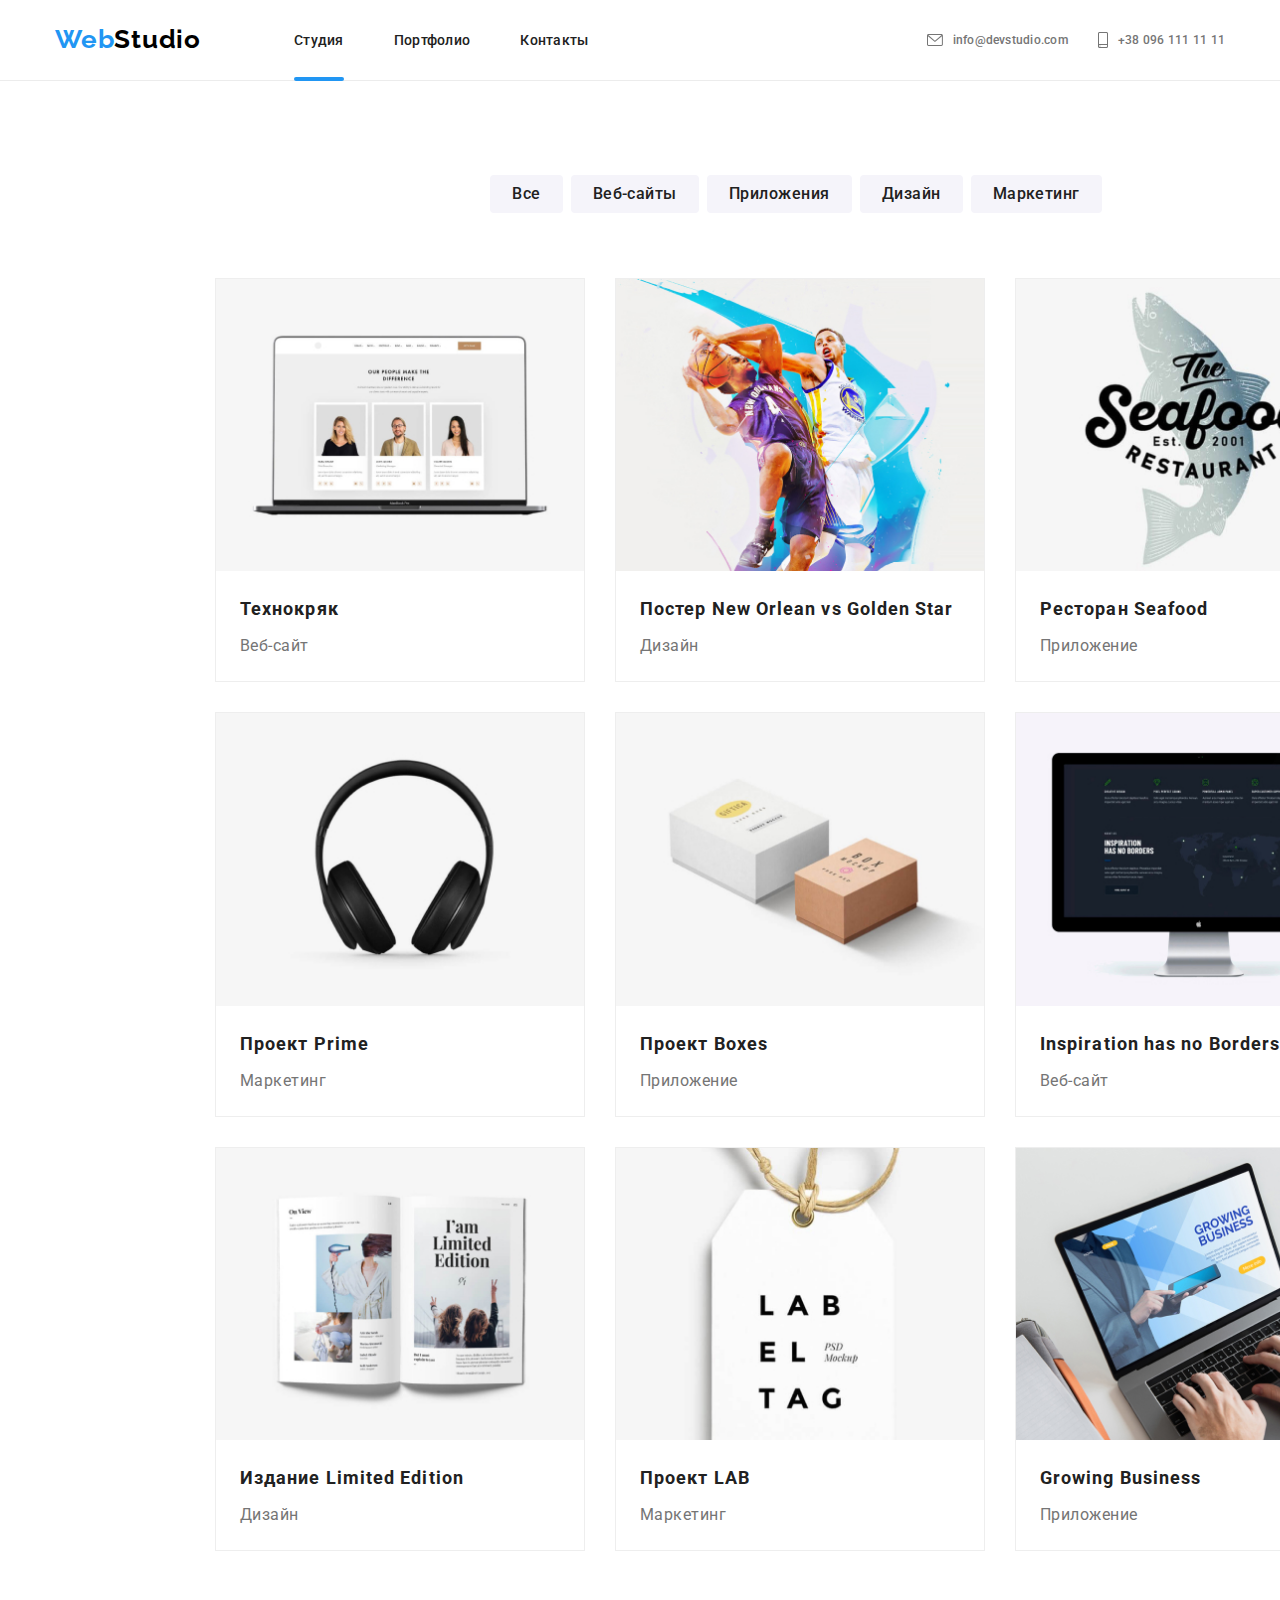
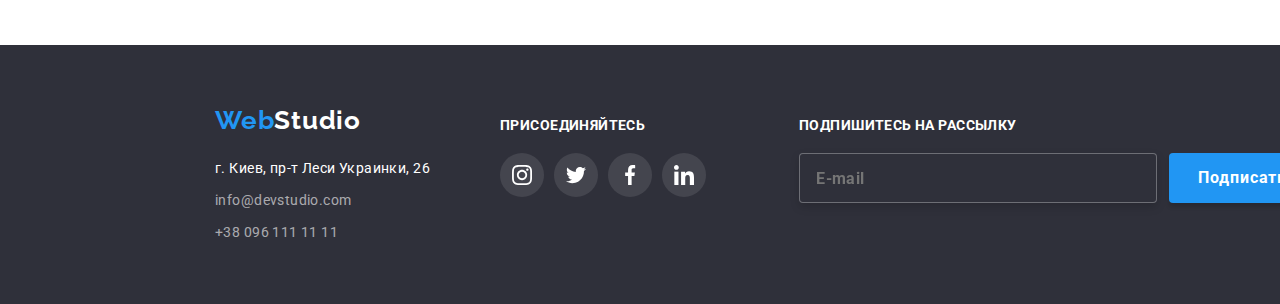
==== portfolio.html @ 1116f879 "portfolio" ====
<!DOCTYPE html>
<html lang="ru">

<head>
    <meta charset="UTF-8">
    <meta http-equiv="X-UA-Compatible" priority="IE=edge">
    <meta name="viewport" content="width=device-width, initial-scale=1.0">
    <title>Portfolio</title>
    <link rel="preconnect" href="https://fonts.googleapis.com">
    <link rel="preconnect" href="https://fonts.gstatic.com" crossorigin>
    <link
        href="https://fonts.googleapis.com/css2?family=Raleway:wght@700&family=Roboto:wght@400;500;700;900&display=swap"
        rel="stylesheet">
    <link rel="stylesheet"
        href="https://cdnjs.cloudflare.com/ajax/libs/modern-normalize/1.1.0/modern-normalize.min.css">
    <link rel="stylesheet" href="./css/main.min.css">

</head>

<body>
    <header class="header">
        <div class="header-nav container">
            <nav class="nav">
                <a href="./index.html" class="logo logo_theme_light">
                    <span class="logo__accent">
                        Web</span>Studio
                </a>
                <ul class="nav__list list">
                    <li class="nav__item">
                        <a href="./index.html" class="nav__link current">Студия</a>
                    </li>
                    <li class="nav__item">
                        <a href="./portfolio.html" class="nav__link">Портфолио</a>
                    </li>
                    <li class="nav__item">
                        <a href="#contact" class="nav__link">Контакты</a>
                    </li>
                </ul>
            </nav>
            <button type="button" class="nav-menu" data-menu-button>
                <svg class="nav-menu__icon">
                    <use href="./images/sprite.svg#icon-menu40px-mobile"></use>
                </svg>
            </button>
            <ul class="header-contact__list">
                <li class="header-contact__item">
                    <a href="mailto:info@devstudio.com" class="header-contact__link">
                        <svg class="header-contact__icon" width="16" height="12">
                            <use href="./images/sprite.svg#icon-mail"></use>
                        </svg>
                        info@devstudio.com
                    </a>
                </li>
                <li class="header-contact__item">
                    <a href="tel:+380961111111" class="header-contact__link">
                        <svg class="header-contact__icon" width="10" height="16">
                            <use href="./images/sprite.svg#icon-tel"></use>
                        </svg>
                        +38 096 111 11 11
                    </a>
                </li>
            </ul>
        </div>
        <div class="mobile-menu" data-menu>
            <button class="mobile-menu__close-button" type="button" data-menu-close>
                <svg class="mobile-menu__close-icon">
                    <use href="./images/sprite.svg#icon-close_40px"></use>
                </svg>
            </button>
            <ul class="mobile-menu__list">
                <li class="mobile-menu__item">
                    <a href="./index.html" class="mobile-menu__link">Студия</a>
                </li>
                <li class="mobile-menu__item">
                    <a href="./portfolio.html" class="mobile-menu__link">Портфолио</a>
                </li>
                <li class="mobile-menu__item">
                    <a href="#contact" class="mobile-menu__link">Контакты</a>
                </li>
            </ul>
            <ul class="mobile-contact__list">
                <li class="mobile-contact__item">
                    <a href="tel:+380961111111" class="mobile-contact__tel">
                        +38 096 111 11 11
                    </a>
                </li>
                <li class="mobile-contact__item">
                    <a href="mailto:info@devstudio.com" class="mobile-contact__mail">
                        info@devstudio.com
                    </a>
                </li>
                <li class="mobile-contact__item">
                    <div class="mobile-social">
                        <ul class="mobile-social__list">
                            <li class="mobile-social__item">
                                <a href="https://www.instagram.com/" target="_blank" rel="noreferrer noopener"
                                    class="mobile-social__link">
                                    <svg class="mobile-social__icon">
                                        <use href="./images/sprite.svg#icon-instagram"></use>
                                    </svg>
                                </a>
                            </li>
                            <li class="mobile-social__item">
                                <a href="https://twitter.com/" target="_blank" rel="noreferrer noopener"
                                    class="mobile-social__link">
                                    <svg class="mobile-social__icon">
                                        <use href="./images/sprite.svg#icon-twitter"></use>
                                    </svg>
                                </a>
                            </li>
                            <li class="mobile-social__item">
                                <a href="https://www.facebook.com/" target="_blank" rel="noreferrer noopener"
                                    class="mobile-social__link">
                                    <svg class="mobile-social__icon">
                                        <use href="./images/sprite.svg#icon-facebook"></use>
                                    </svg> </a>
                            </li>
                            <li class="mobile-social__item">
                                <a href="https://linkedin.com/" target="_blank" rel="noreferrer noopener"
                                    class="mobile-social__link">
                                    <svg class="mobile-social__icon">
                                        <use href="./images/sprite.svg#icon-linkedin"></use>
                                    </svg> </a>
                            </li>
                        </ul>
                    </div>
                </li>
            </ul>
    
        </div>
    </header>
    <main>
        <section class="portfolio-button section">
            <div class="button container">
                <h1 class="visually-hidden">Button</h1>
                <ul class="button__list">
                    <li class="button__item">
                        <button type="button" class="button__btn">Все</button>
                    </li>
                    <li class="button__item">
                        <button type="button" class="button__btn">Веб-сайты</button>
                    </li>
                    <li class="button__item">
                        <button type="button" class="button__btn">Приложения</button>
                    </li>
                    <li class="button__item">
                        <button type="button" class="button__btn">Дизайн</button>
                    </li>
                    <li class="button__item">
                        <button type="button" class="button__btn">Маркетинг</button>
                    </li>
                </ul>
            </div>
        </section>

        <section class="samples-work section">
           <div class="samples container">
            <h1 class="visually-hidden">samples</h1>
            <ul class="samples__list">
                <li class="samples__item site">
                    <div class="samples__wrapper">
                        <img src="./images/desktop/samples-1.jpg" alt="Macbook" width="370">
                        <p class="samples__label">Ресурс предлагает комплексные предложения с разным уровнем функционала и
                            сервисов. Все
                            это позволит посетителю получить
                            исчерпывающие сведения <br>о компании или частном лице.</p>
                    </div>
                    <h2 class="samples__subtitle">Технокряк</h2>
                    <p class="samples__text">Веб-сайт</p>
                </li>
                <li class="samples__item design">
                    <div class="samples__wrapper">
                        <img src="./images/desktop/samples-2.jpg" alt="Macbook" width="370">
                        <p class="samples__label">Ресурс предлагает комплексные предложения с разным уровнем функционала и
                            сервисов. Все
                            это позволит посетителю получить
                            исчерпывающие сведения <br>о компании или частном лице.</p>
                    </div>
                    <h2 class="samples__subtitle">Постер New Orlean vs Golden Star</h2>
                    <p class="samples__text">Дизайн</p>
                </li>
                <li class="samples__item application">
                    <div class="samples__wrapper">
                        <img src="./images/desktop/samples-3.jpg" alt="Macbook" width="370">
                        <p class="samples__label">Ресурс предлагает комплексные предложения с разным уровнем функционала и
                            сервисов. Все
                            это позволит посетителю получить
                            исчерпывающие сведения <br>о компании или частном лице.</p>
                    </div>
                    <h2 class="samples__subtitle">Ресторан Seafood</h2>
                    <p class="samples__text">Приложение</p>
                </li>
                <li class="samples__item marketing">
                    <div class="samples__wrapper">
                        <img src="./images/desktop/samples-4.jpg" alt="Macbook" width="370">
                        <p class="samples__label">Ресурс предлагает комплексные предложения с разным уровнем функционала и
                            сервисов. Все
                            это позволит посетителю получить
                            исчерпывающие сведения <br>о компании или частном лице.</p>
                    </div>
                    <h2 class="samples__subtitle">Проект Prime</h2>
                    <p class="samples__text">Маркетинг</p>
                </li>
                <li class="samples__item application">
                    <div class="samples__wrapper">
                        <img src="./images/desktop/samples-5.jpg" alt="Macbook" width="370">
                        <p class="samples__label">Ресурс предлагает комплексные предложения с разным уровнем функционала и
                            сервисов. Все
                            это позволит посетителю получить
                            исчерпывающие сведения <br>о компании или частном лице.</p>
                    </div>
                    <h2 class="samples__subtitle">Проект Boxes</h2>
                    <p class="samples__text">Приложение</p>
                </li>
                <li class="samples__item site">
                    <div class="samples__wrapper">
                        <img src="./images/desktop/samples-6.jpg" alt="Macbook" width="370">
                        <p class="samples__label">Ресурс предлагает комплексные предложения с разным уровнем функционала и
                            сервисов. Все
                            это позволит посетителю получить
                            исчерпывающие сведения <br>о компании или частном лице.</p>
                    </div>
                    <h2 class="samples__subtitle">Inspiration has no Borders</h2>
                    <p class="samples__text">Веб-сайт</p>
                </li>
                <li class="samples__item design">
                    <div class="samples__wrapper">
                        <img src="./images/desktop/samples-7.jpg" alt="Macbook" width="370">
                        <p class="samples__label">Ресурс предлагает комплексные предложения с разным уровнем функционала и
                            сервисов. Все
                            это позволит посетителю получить
                            исчерпывающие сведения <br>о компании или частном лице.</p>
                    </div>
                    <h2 class="samples__subtitle">Издание Limited Edition</h2>
                    <p class="samples__text">Дизайн</p>
                </li>
                <li class="samples__item marketing">
                    <div class="samples__wrapper">
                        <img src="./images/desktop/samples-8.jpg" alt="Macbook" width="370">
                        <p class="samples__label">Ресурс предлагает комплексные предложения с разным уровнем функционала и
                            сервисов. Все
                            это позволит посетителю получить
                            исчерпывающие сведения <br>о компании или частном лице.</p>
                    </div>
                    <h2 class="samples__subtitle">Проект LAB</h2>
                    <p class="samples__text">Маркетинг</p>
                </li>
                <li class="samples__item application">
                    <div class="samples__wrapper">
                        <img src="./images/desktop/samples-9.jpg" alt="Macbook" width="370">
                        <p class="samples__label">Ресурс предлагает комплексные предложения с разным уровнем функционала и
                            сервисов. Все
                            это позволит посетителю получить
                            исчерпывающие сведения <br>о компании или частном лице.</p>
                    </div>
                    <h2 class="samples__subtitle">Growing Business</h2>
                    <p class="samples__text">Приложение</p>
                </li>
            </ul>
           </div>
        </section>
    </main>
    <footer class="footer section">
        <div class="footer-wrapper container">
            <div class="footer-contacts-wrapper">
                <div class="footer-contacts">
                    <a href="./index.html" class="logo logo_theme_dark">
                        <span class="logo__accent">Web</span>Studio
                    </a>
                    <address class="address">
                        <ul class="footer-contacts__list" id="contact">
                            <li class="footer-contacts__item">
                                г. Киев, пр-т Леси Украинки, 26
                            </li>
                            <li class="footer-contacts__item">
                                <a href="mailto:info@devstudio.com" class="footer-contacts__link">info@devstudio.com</a>
                            </li>
                            <li class="footer-contacts__item">
                                <a href="tel:+380961111111" class="footer-contacts__link">+38 096 111 11 11</a>
                            </li>
                        </ul>
                    </address>
                </div>
                <div class="footer-social-link">
                    <h3 class="footer-social-link__title">присоединяйтесь</h3>
                    <div class="footer-social">
                        <ul class="footer-social__list">
                            <li class="footer-social__item">
                                <a href="https://www.instagram.com/" target="_blank" rel="noreferrer noopener"
                                    class="footer-social__link">
                                    <svg class="footer-social__icon">
                                        <use href="./images/sprite.svg#icon-instagram"></use>
                                    </svg>
                                </a>
                            </li>
                            <li class="footer-social__item">
                                <a href="https://twitter.com/" target="_blank" rel="noreferrer noopener"
                                    class="footer-social__link">
                                    <svg class="footer-social__icon">
                                        <use href="./images/sprite.svg#icon-twitter"></use>
                                    </svg>
                                </a>
                            </li>
                            <li class="footer-social__item">
                                <a href="https://www.facebook.com/" target="_blank" rel="noreferrer noopener"
                                    class="footer-social__link">
                                    <svg class="footer-social__icon">
                                        <use href="./images/sprite.svg#icon-facebook"></use>
                                    </svg> </a>
                            </li>
                            <li class="footer-social__item">
                                <a href="https://linkedin.com/" target="_blank" rel="noreferrer noopener"
                                    class="footer-social__link">
                                    <svg class="footer-social__icon">
                                        <use href="./images/sprite.svg#icon-linkedin"></use>
                                    </svg> </a>
                            </li>
                        </ul>
                    </div>
                </div>
            </div>
            <div class="footer-subscribe">
                <form class="footer-subscribe__form">
                    <h3 class="footer-subscribe__title">Подпишитесь на рассылку</h3>
                    <div class="footer-subscribe__wrapper">
                        <input type="email" name="email" class="footer-subscribe__input" placeholder="E-mail"
                            id="user_email_sub" required>
                        <button type="submit" class="footer-subscribe__button">Подписаться
                            <svg class="footer-subscribe__icon">
                                <use href="./images/sprite.svg#icon-send"></use>
                            </svg>
                        </button>
                    </div>
                </form>
            </div>
        </div>
    </footer>
    
</body>
</html>
---- css/main.min.css ----
:root{--brand-color: #2196F3;--title-text-color: #212121;--primary-text-color: #757575;--secondary-text-color: #212121;--primary-bg-color: #ffffff;--logo-font-family: "Raleway";--primary-font-family: "Roboto";--transition-property: 300ms cubic-bezier(0.4, 0, 0.2, 1)}.visually-hidden{position:absolute !important;clip:rect(1px 1px 1px 1px);clip:rect(1px, 1px, 1px, 1px);padding:0 !important;border:0 !important;height:1px !important;width:1px !important;overflow:hidden}*,*::before,*::after{-webkit-box-sizing:border-box;box-sizing:border-box}body{background-color:var(--primary-bg-color);font-family:"Roboto",sans-serif;font-weight:400;font-size:14px;line-height:1.7142857143;letter-spacing:.03em}img{display:block;max-width:100%}h1,h2,h3,h4,h5,h6,p{margin:0px;padding:0px;color:var(--primary-text-color)}a{text-decoration:none}ul{list-style:none;margin:0px;padding:0px}.list{list-style:none}.section{min-width:320px;margin:0 auto;padding:0}@media screen and (min-width: 480px){.section{width:480px}}@media screen and (min-width: 768px){.section{width:768px}}@media screen and (min-width: 1200px){.section{width:1600px}}.container{min-width:320px;margin:0 auto;padding-left:15px;padding-right:15px}@media screen and (min-width: 480px){.container{width:480px}}@media screen and (min-width: 768px){.container{width:768px}}@media screen and (min-width: 1200px){.container{width:1200px}}.logo{cursor:default;font-family:var(--logo-font-family);font-weight:700;font-size:24px;line-height:1.1666666667;letter-spacing:.03em;text-decoration:none}.logo_theme_light{color:#000}.logo_theme_dark{color:#fff}.logo__accent{color:var(--brand-color)}@media screen and (min-width: 1200px){.logo{font-weight:700;font-size:26px;line-height:1.1923076923;letter-spacing:.03em}}.backdrop{position:fixed;top:0;left:0;width:100%;height:100%;background-color:rgba(0,0,0,.4);z-index:5;-webkit-transition:all 400ms linear;transition:all 400ms linear}.backdrop-close{position:fixed;top:0;bottom:0;left:0;right:0}.modal{width:100%;max-width:450px;height:609px;padding:40px;position:absolute;top:50%;left:50%;-webkit-transform:translate(-50%, -50%);transform:translate(-50%, -50%);background:#fff;-webkit-box-shadow:0px 1px 3px rgba(0,0,0,.12),0px 1px 1px rgba(0,0,0,.14),0px 2px 1px rgba(0,0,0,.2);box-shadow:0px 1px 3px rgba(0,0,0,.12),0px 1px 1px rgba(0,0,0,.14),0px 2px 1px rgba(0,0,0,.2);border-radius:4px}@media screen and (min-width: 1200px){.modal{max-width:528px;height:581px}}.modal__button{display:-webkit-box;display:-ms-flexbox;display:flex;-webkit-box-pack:center;-ms-flex-pack:center;justify-content:center;-webkit-box-align:center;-ms-flex-align:center;align-items:center;position:absolute;top:8px;right:8px;width:30px;height:30px;border-radius:50%;background:#fff;border:1px solid rgba(0,0,0,.1);cursor:pointer}.is-hidden{opacity:0;visibility:hidden;pointer-events:none}.modal-form{display:-webkit-box;display:-ms-flexbox;display:flex;-webkit-box-orient:vertical;-webkit-box-direction:normal;-ms-flex-direction:column;flex-direction:column}.modal-form b{margin-bottom:12px;font-weight:700;font-size:20px;line-height:1.5;letter-spacing:.03em;text-align:center;color:var(--title-text-color)}.modal-form__icon{fill:#000;width:18px;height:18px;position:absolute;top:50%;left:15px;-webkit-transform:translateY(-50%);transform:translateY(-50%);-webkit-transition:fill 250ms linear;transition:fill 250ms linear}.contact-form{display:-webkit-box;display:-ms-flexbox;display:flex;-webkit-box-orient:vertical;-webkit-box-direction:normal;-ms-flex-direction:column;flex-direction:column}.contact-form__label{font-weight:400;font-size:12px;line-height:1.1666666667;letter-spacing:.01em;margin-bottom:10px;color:#757575}.contact-form__wrapper{display:block;position:relative;margin-top:4px}.contact-form__input{width:100%;height:40px;padding-left:42px;border:1px solid rgba(33,33,33,.2);border-radius:4px;-webkit-transition:border-color 250ms linear;transition:border-color 250ms linear;cursor:pointer}.contact-form__input:focus{outline:none;border-color:var(--brand-color)}.contact-form__input:focus+.modal-form__icon{fill:var(--brand-color)}.contact-form__massege{width:100%;height:120px;resize:none;margin-top:4px;padding:12px 16px;border:1px solid rgba(33,33,33,.2);border-radius:4px;-webkit-transition:border-color 250ms linear;transition:border-color 250ms linear}.contact-form__massege::-webkit-input-placeholder{color:rgba(117,117,117,.5)}.contact-form__massege::-moz-placeholder{color:rgba(117,117,117,.5)}.contact-form__massege:-ms-input-placeholder{color:rgba(117,117,117,.5)}.contact-form__massege::-ms-input-placeholder{color:rgba(117,117,117,.5)}.contact-form__massege::placeholder{color:rgba(117,117,117,.5)}.contact-form__massege:focus{outline:none;border-color:var(--brand-color)}.modal-form-checkbox{display:-webkit-box;display:-ms-flexbox;display:flex;-ms-flex-wrap:nowrap;flex-wrap:nowrap;-webkit-box-align:center;-ms-flex-align:center;align-items:center;text-align:center;font-weight:400;font-size:10px;line-height:1.2;letter-spacing:.01em;color:#757575;min-width:310px}@media screen and (min-width: 380px){.modal-form-checkbox{-webkit-box-pack:center;-ms-flex-pack:center;justify-content:center}}@media screen and (min-width: 768px){.modal-form-checkbox{font-weight:400;font-size:12px;line-height:1.1666666667;letter-spacing:.03em}}@media screen and (min-width: 1200px){.modal-form-checkbox{font-weight:400;font-size:14px;line-height:1.7142857143;letter-spacing:.03em}}.modal-form-checkbox:hover{color:var(--brand-color)}.modal-form-checkbox::before{content:"";display:inline-block;width:16px;height:16px;margin-right:8px;border:1px solid #000;border-radius:2px;cursor:pointer}.modal-form-term:checked+.modal-form-checkbox::before{background-image:url("../images/icon-check.svg");background-position:center;background-size:contain;background-color:var(--brand-color);border-color:var(--brand-color)}.modal-form-term:focus+.modal-form-checkbox::before,.modal-form-term:hover+.modal-form-checkbox::before{-webkit-box-shadow:0 0 2px var(--brand-color);box-shadow:0 0 2px var(--brand-color)}.term{color:var(--brand-color);position:relative;font-weight:400;font-size:10px;line-height:1.2;letter-spacing:.01em;text-decoration:underline}@media screen and (min-width: 768px){.term{font-weight:400;font-size:12px;line-height:1.1666666667;letter-spacing:.03em}}@media screen and (min-width: 1200px){.term{font-weight:400;font-size:14px;line-height:1.7142857143;letter-spacing:.03em}}.button-form{margin-top:31px;width:200px;height:50px;-ms-flex-item-align:center;align-self:center;background-color:#188ce8;-webkit-box-shadow:0px 4px 4px rgba(0,0,0,.15);box-shadow:0px 4px 4px rgba(0,0,0,.15);border-radius:4px;border:none;-webkit-box-shadow:0 7px #a5a5a5;box-shadow:0 7px #a5a5a5;font-weight:700;font-size:16px;line-height:1.875;letter-spacing:.06em;color:#fff;-webkit-transition:-webkit-transform var(--transition-property);transition:-webkit-transform var(--transition-property);transition:transform var(--transition-property);transition:transform var(--transition-property), -webkit-transform var(--transition-property);-webkit-transition:-webkit-box-shadow var(--transition-property);transition:-webkit-box-shadow var(--transition-property);transition:box-shadow var(--transition-property);transition:box-shadow var(--transition-property), -webkit-box-shadow var(--transition-property)}.button-form:hover{background-color:#0981e4}.button-form:active{background-color:#0981e4;-webkit-box-shadow:0 5px #666;box-shadow:0 5px #666;-webkit-transform:translateY(3px);transform:translateY(3px)}.header{border-bottom:1px solid #ececec}.header-nav{padding-top:10px;padding-bottom:10px;display:-webkit-box;display:-ms-flexbox;display:flex;-webkit-box-align:center;-ms-flex-align:center;align-items:center;-webkit-box-pack:justify;-ms-flex-pack:justify;justify-content:space-between}.nav__list{display:none}.header-contact__list{display:none}.nav-menu{border:0;background-color:#fff;padding:0}.nav-menu__icon{border:0;width:40px;height:40px}.nav-menu:hover .nav-menu__icon{fill:var(--brand-color)}.mobile-menu{position:fixed;top:0;left:0;width:100vw;height:100vh;background-color:#fff;padding:48px 40px;display:-webkit-box;display:-ms-flexbox;display:flex;-webkit-box-orient:vertical;-webkit-box-direction:normal;-ms-flex-direction:column;flex-direction:column;-webkit-box-pack:justify;-ms-flex-pack:justify;justify-content:space-between;-webkit-transform:translateY(-200%);transform:translateY(-200%);-webkit-transition:-webkit-transform 250ms linear;transition:-webkit-transform 250ms linear;transition:transform 250ms linear;transition:transform 250ms linear, -webkit-transform 250ms linear}.mobile-menu__close-button{position:absolute;top:10px;right:15px;border:0;background-color:#fff;padding:0}.mobile-menu__close-icon{border:0;width:40px;height:40px}.mobile-menu__close-button:hover .mobile-menu__close-icon{fill:var(--brand-color)}.mobile-menu__list{display:-webkit-box;display:-ms-flexbox;display:flex;-webkit-box-orient:vertical;-webkit-box-direction:normal;-ms-flex-direction:column;flex-direction:column;gap:32px}.mobile-menu__link{font-weight:500;font-size:40px;line-height:1.175;letter-spacing:.02em;color:var(--secondary-text-color)}.mobile-menu__link:hover{color:var(--brand-color)}.is-open{-webkit-transform:translateY(0);transform:translateY(0)}.mobile-contact__list{display:-webkit-box;display:-ms-flexbox;display:flex;-webkit-box-orient:vertical;-webkit-box-direction:normal;-ms-flex-direction:column;flex-direction:column;gap:32px;padding-bottom:10%}.mobile-contact__item{font-weight:500;font-size:24px;line-height:1.1666666667;letter-spacing:.02em;max-width:480px;min-width:300px}.mobile-contact__tel{font-weight:400;font-size:34px;line-height:1.1764705882;letter-spacing:.02em;color:var(--brand-color)}.mobile-contact__mail{color:var(--primary-text-color)}.mobile-social__list{display:-webkit-box;display:-ms-flexbox;display:flex;-ms-flex-pack:distribute;justify-content:space-around}.mobile-social__link{display:-webkit-box;display:-ms-flexbox;display:flex;-webkit-box-pack:center;-ms-flex-pack:center;justify-content:center;-webkit-box-align:center;-ms-flex-align:center;align-items:center;width:44px;height:44px;border-radius:50%;border:1px solid var(--brand-color)}.mobile-social__icon{width:27px;height:27px;fill:var(--brand-color)}@media screen and (min-width: 768px){.mobile-menu{display:none}.nav-menu{display:none}.header{padding-top:0px;padding-bottom:0px}.header-nav{padding-top:21px;padding-bottom:21px}.nav{display:-webkit-box;display:-ms-flexbox;display:flex;-webkit-box-pack:space-evenly;-ms-flex-pack:space-evenly;justify-content:space-evenly}.nav__list{display:-webkit-box;display:-ms-flexbox;display:flex;-ms-flex-wrap:nowrap;flex-wrap:nowrap;-webkit-box-pack:space-evenly;-ms-flex-pack:space-evenly;justify-content:space-evenly;gap:50px;-webkit-box-align:center;-ms-flex-align:center;align-items:center;padding-left:88px}.nav__link{position:relative;font-weight:500;font-size:14px;line-height:1.1428571429;letter-spacing:.02em;color:var(--title-text-color);-webkit-transition:color var(--transition-property);transition:color var(--transition-property)}.nav__link:hover,.nav__link:focus{color:var(--brand-color)}.current::after{content:"";position:absolute;left:0;top:46px;display:block;width:100%;height:4px;border-radius:2px;background-color:var(--brand-color)}.header-contact__list{display:-webkit-box;display:-ms-flexbox;display:flex;-webkit-box-orient:vertical;-webkit-box-direction:normal;-ms-flex-direction:column;flex-direction:column;-webkit-box-pack:space-evenly;-ms-flex-pack:space-evenly;justify-content:space-evenly;gap:10px;-webkit-box-align:start;-ms-flex-align:start;align-items:flex-start}.header-contact__item{display:-webkit-box;display:-ms-flexbox;display:flex;-webkit-box-align:baseline;-ms-flex-align:baseline;align-items:baseline;-webkit-box-pack:center;-ms-flex-pack:center;justify-content:center;text-decoration:none}.header-contact__link{display:-webkit-box;display:-ms-flexbox;display:flex;-webkit-box-align:center;-ms-flex-align:center;align-items:center;font-weight:500;font-size:12px;line-height:1.1666666667;letter-spacing:.02em;color:#757575;fill:#757575;-webkit-transition:color var(--transition-property);transition:color var(--transition-property)}.header-contact__link:hover,.header-contact__link:focus{color:var(--brand-color);fill:var(--brand-color)}.header-contact__icon{margin-right:8px}}@media screen and (min-width: 1200px){.header-nav{padding-top:24px;padding-bottom:25px}.nav__list{padding-left:93px}.current::after{top:45px}.header-contact__list{-webkit-box-orient:horizontal;-webkit-box-direction:normal;-ms-flex-direction:row;flex-direction:row;gap:30px;-webkit-box-align:center;-ms-flex-align:center;align-items:center}.header-contact__icon{margin-right:10px}}.hero{background:rgba(47,48,58,.4);background-image:-webkit-gradient(linear, left top, right top, from(rgba(47, 48, 58, 0.4)), to(rgba(47, 48, 58, 0.4))),url(.././images/desktop/hero.jpg);background-image:linear-gradient(to right, rgba(47, 48, 58, 0.4), rgba(47, 48, 58, 0.4)),url(.././images/desktop/hero.jpg);background-size:cover;background-position:center;text-align:center}.order{display:block;text-align:center;padding-top:118px;padding-bottom:118px}.order__title{color:#fff;font-weight:900;font-size:26px;line-height:1.6153846154;letter-spacing:.06em;text-transform:uppercase}.order__button{margin-top:30px;padding-top:10px;padding-bottom:10px;padding-left:32px;padding-right:32px;border:0;background:var(--brand-color);-webkit-box-shadow:0px 4px 4px rgba(0,0,0,.15);box-shadow:0px 4px 4px rgba(0,0,0,.15);border-radius:5px;cursor:pointer;color:#fff;font-weight:700;font-size:16px;line-height:1.875;letter-spacing:.06em;-webkit-transition-property:-webkit-transform;transition-property:-webkit-transform;transition-property:transform;transition-property:transform, -webkit-transform;-webkit-transition-duration:300ms;transition-duration:300ms}.order__button:hover,.order__button:focus{-webkit-transform:scale(1.1);transform:scale(1.1)}@media screen and (min-width: 1200px){.hero{padding-top:200px;padding-bottom:200px;margin-bottom:47px}}.content{margin-top:60px}.priority__list{display:-webkit-box;display:-ms-flexbox;display:flex;-webkit-box-orient:vertical;-webkit-box-direction:normal;-ms-flex-direction:column;flex-direction:column;gap:30px}.priority__item{display:block}.priority__icon{display:-webkit-box;display:-ms-flexbox;display:flex;-webkit-box-pack:center;-ms-flex-pack:center;justify-content:center;-webkit-box-align:center;-ms-flex-align:center;align-items:center;width:100%;height:120px;margin-bottom:30px;-o-object-fit:none;object-fit:none;border-radius:4px;background:#f5f4fa}.priority__subtitle{margin-top:0;margin-bottom:10px;font-weight:700;font-size:14px;line-height:1.1428571429;letter-spacing:.03em;text-align:center;text-transform:uppercase;color:var(--title-text-color)}@media screen and (min-width: 768px){.priority__list{-webkit-box-orient:horizontal;-webkit-box-direction:normal;-ms-flex-direction:row;flex-direction:row;-ms-flex-wrap:wrap;flex-wrap:wrap;gap:30px}.priority__item{width:calc((100% - 30px)/2)}.priority__item:nth-child(2n){margin-right:0px}.priority__subtitle{text-align:start}}@media screen and (min-width: 1200px){.content{margin-top:94px}.priority__list{display:-webkit-box;display:-ms-flexbox;display:flex;-webkit-box-orient:horizontal;-webkit-box-direction:normal;-ms-flex-direction:row;flex-direction:row;-ms-flex-wrap:nowrap;flex-wrap:nowrap}.priority__item{display:block;width:calc((100% - 90px)/4)}.priority__item:nth-child(4n){margin-right:0px}}.work{display:none}@media screen and (min-width: 1200px){.work{display:block;margin-top:94px}.box__title{margin-bottom:50px;font-weight:700;font-size:36px;line-height:1.1666666667;letter-spacing:.03em;text-align:center;color:var(--title-text-color)}.box__list{display:-webkit-box;display:-ms-flexbox;display:flex;-ms-flex-wrap:nowrap;flex-wrap:nowrap;gap:30px}.box__item{position:relative;overflow:hidden;z-index:1}.box__label{position:absolute;bottom:0;left:0;margin:0;padding-top:27px;padding-bottom:27px;width:100%;z-index:2;-webkit-transform:translateY(100%);transform:translateY(100%);-webkit-transition:-webkit-transform 500ms cubic-bezier(0.4, 0, 0.2, 1);transition:-webkit-transform 500ms cubic-bezier(0.4, 0, 0.2, 1);transition:transform 500ms cubic-bezier(0.4, 0, 0.2, 1);transition:transform 500ms cubic-bezier(0.4, 0, 0.2, 1), -webkit-transform 500ms cubic-bezier(0.4, 0, 0.2, 1);text-align:center;line-height:16px;text-align:center;letter-spacing:.03em;text-transform:uppercase;background-color:rgba(47,48,58,.8);color:#fff}.box__list:hover .box__label{-webkit-transform:translateY(0);transform:translateY(0)}}.team{background-color:#f5f4fa;background-position:center;margin-top:60px}.card{padding-top:60px;padding-bottom:60px}.card__title{font-weight:700;font-size:36px;line-height:1.1666666667;letter-spacing:.03em;text-align:center;color:var(--title-text-color)}.card__list{margin-top:30px;display:-webkit-box;display:-ms-flexbox;display:flex;-webkit-box-orient:vertical;-webkit-box-direction:normal;-ms-flex-direction:column;flex-direction:column;gap:30px}.card__item{display:block;text-align:center;max-width:100%;background:#fff;-webkit-box-shadow:0px 1px 3px rgba(0,0,0,.12),0px 1px 1px rgba(0,0,0,.14),0px 2px 1px rgba(0,0,0,.2);box-shadow:0px 1px 3px rgba(0,0,0,.12),0px 1px 1px rgba(0,0,0,.14),0px 2px 1px rgba(0,0,0,.2);border-radius:0px 0px 4px 4px}.card__img{-o-object-fit:cover;object-fit:cover;width:450px;height:460px}.card__subtitle{margin-top:30px;margin-bottom:10px;font-weight:500;font-size:16px;line-height:1.1875;letter-spacing:.03em;color:var(--title-text-color)}.card__text{font-weight:400;font-size:16px;line-height:1.1875;letter-spacing:.03em;color:var(--primary-text-color)}.social-link{display:-webkit-box;display:-ms-flexbox;display:flex;-webkit-box-pack:center;-ms-flex-pack:center;justify-content:center;margin-top:16px;margin-bottom:24px}.social-link__list{display:-webkit-box;display:-ms-flexbox;display:flex;margin:0px;gap:10px;-webkit-box-pack:center;-ms-flex-pack:center;justify-content:center}.social-link__link{display:-webkit-box;display:-ms-flexbox;display:flex;-webkit-box-pack:center;-ms-flex-pack:center;justify-content:center;-webkit-box-align:center;-ms-flex-align:center;align-items:center;width:44px;height:44px;border-radius:50%;-webkit-transition:background-color var(--transition-property);transition:background-color var(--transition-property)}.social-link__link:hover,.social-link__link:focus{background-color:var(--brand-color)}.social-link__icon{fill:#afb1b8;width:20px;height:20px;-webkit-transition:fill var(--transition-property);transition:fill var(--transition-property)}.social-link__link:hover .social-link__icon,.social-link__link:focus .social-link__icon{fill:#fff}@media screen and (min-width: 768px){.card__list{-webkit-box-orient:horizontal;-webkit-box-direction:normal;-ms-flex-direction:row;flex-direction:row;-ms-flex-wrap:wrap;flex-wrap:wrap}.card__item{width:calc((100% - 60px)/2)}.card__item:nth-child(2n){margin-right:0px}}@media screen and (min-width: 1200px){.team{margin-top:94px}.card{padding-top:94px;padding-bottom:94px}.card__list{margin-top:50px;-webkit-box-orient:horizontal;-webkit-box-direction:normal;-ms-flex-direction:row;flex-direction:row;-ms-flex-wrap:nowrap;flex-wrap:nowrap}.card__item{width:calc((100% - 90px)/4)}.card__item:nth-child(4n){margin-right:0px}.card__img{width:270px;height:260px}.social-link{display:block;margin-bottom:30px}}.customers{background-color:#fff;background-position:center}.client{margin-top:60px;margin-bottom:60px}.client__title{font-weight:700;font-size:36px;line-height:1.1666666667;letter-spacing:.03em;text-align:center;color:var(--title-text-color)}.client__list{margin-top:30px;display:-webkit-box;display:-ms-flexbox;display:flex;-ms-flex-wrap:wrap;flex-wrap:wrap;gap:30px}.client__item{display:block;border:1px solid #afb1b8;border-radius:4px;padding-left:32px;padding-right:32px;padding-top:16px;padding-bottom:16px;cursor:pointer;width:calc((100% - 30px)/2)}.client__item:nth-child(2n){margin-right:0px}.client__item:hover,.client__item:focus{border:1px solid var(--brand-color)}.client__link{display:-webkit-box;display:-ms-flexbox;display:flex;-webkit-box-pack:center;-ms-flex-pack:center;justify-content:center;-webkit-box-align:center;-ms-flex-align:center;align-items:center}.client__icon{width:106px;height:60px;fill:#afb1b8;-webkit-transition:fill var(--transition-property);transition:fill var(--transition-property)}.client__item:hover .client__icon,.client__item:focus .client__icon{fill:var(--brand-color)}@media screen and (min-width: 768px){.client__item{width:calc((100% - 60px)/3)}.client__item:nth-child(3n){margin-right:0px}}@media screen and (min-width: 1200px){.client{margin-top:94px;margin-bottom:94px}.client__item{-webkit-transition-property:-webkit-transform;transition-property:-webkit-transform;transition-property:transform;transition-property:transform, -webkit-transform;-webkit-transition-duration:300ms;transition-duration:300ms;width:calc((100% - 150px)/6)}.client__item:nth-child(6n){margin-right:0px}.client__item:hover,.client__item:focus{-webkit-transform:scale(1.1);transform:scale(1.1)}}.footer{padding-top:60px;padding-bottom:60px;background-color:#2f303a;background-position:center}.footer-wrapper{display:-webkit-box;display:-ms-flexbox;display:flex;-webkit-box-orient:vertical;-webkit-box-direction:normal;-ms-flex-direction:column;flex-direction:column;gap:60px}.footer-contacts-wrapper{display:-webkit-box;display:-ms-flexbox;display:flex;-webkit-box-orient:vertical;-webkit-box-direction:normal;-ms-flex-direction:column;flex-direction:column;gap:60px}.footer-contacts{display:-webkit-box;display:-ms-flexbox;display:flex;-webkit-box-orient:vertical;-webkit-box-direction:normal;-ms-flex-direction:column;flex-direction:column;-webkit-box-align:center;-ms-flex-align:center;align-items:center}.footer-contacts__list{margin-top:20px;display:-webkit-box;display:-ms-flexbox;display:flex;-webkit-box-orient:vertical;-webkit-box-direction:normal;-ms-flex-direction:column;flex-direction:column;-webkit-box-align:center;-ms-flex-align:center;align-items:center;gap:8px}.footer-contacts__item{text-decoration:none;font-style:normal;letter-spacing:.03em;color:#fff}.footer-contacts__link{color:rgba(255,255,255,.6)}.footer-social-link{display:-webkit-box;display:-ms-flexbox;display:flex;-webkit-box-orient:vertical;-webkit-box-direction:normal;-ms-flex-direction:column;flex-direction:column;-webkit-box-align:center;-ms-flex-align:center;align-items:center}.footer-social-link__title{font-weight:700;font-size:14px;line-height:1.1428571429;letter-spacing:.03em;text-transform:uppercase;color:#fff}.footer-social__list{display:-webkit-box;display:-ms-flexbox;display:flex;-webkit-box-pack:justify;-ms-flex-pack:justify;justify-content:space-between;width:206px;margin-top:20px}.footer-social__link{display:-webkit-box;display:-ms-flexbox;display:flex;-webkit-box-pack:center;-ms-flex-pack:center;justify-content:center;-webkit-box-align:center;-ms-flex-align:center;align-items:center;width:44px;height:44px;border-radius:50%;background:rgba(255,255,255,.1);-webkit-transition:background-color var(--transition-property);transition:background-color var(--transition-property)}.footer-social__link:hover,.footer-social__link:focus{background:var(--brand-color)}.footer-social__icon{width:20px;height:20px;fill:#fff}.footer-subscribe__title{font-weight:700;font-size:14px;line-height:1.1428571429;letter-spacing:.03em;text-align:center;text-transform:uppercase;color:#fff}.footer-subscribe__wrapper{display:-webkit-box;display:-ms-flexbox;display:flex;-webkit-box-orient:vertical;-webkit-box-direction:normal;-ms-flex-direction:column;flex-direction:column;-webkit-box-align:center;-ms-flex-align:center;align-items:center;gap:20px}.footer-subscribe__input{width:100%;height:50px;margin-top:20px;padding-left:16px;padding-top:15px;padding-bottom:15px;border:1px solid rgba(255,255,255,.3);-webkit-filter:drop-shadow(0px 4px 4px rgba(0, 0, 0, 0.15));filter:drop-shadow(0px 4px 4px rgba(0, 0, 0, 0.15));border-radius:4px;background-color:#2f303a;font-weight:700;font-size:16px;line-height:1.25;letter-spacing:.03em;color:#fff}.footer-subscribe__input:focus,.footer-subscribe__input:hover{outline:none;border-color:var(--brand-color)}.footer-subscribe__button{width:200px;height:50px;display:-webkit-box;display:-ms-flexbox;display:flex;-webkit-box-align:center;-ms-flex-align:center;align-items:center;-webkit-box-pack:center;-ms-flex-pack:center;justify-content:center;text-align:center;background-color:var(--brand-color);border:0;-webkit-box-shadow:0px 4px 4px rgba(0,0,0,.15);box-shadow:0px 4px 4px rgba(0,0,0,.15);border-radius:4px;font-weight:700;font-size:16px;line-height:1.875;letter-spacing:.06em;color:#fff;-webkit-transition:-webkit-transform var(--transition-property);transition:-webkit-transform var(--transition-property);transition:transform var(--transition-property);transition:transform var(--transition-property), -webkit-transform var(--transition-property)}.footer-subscribe__button:hover{background-color:#0981e4}.footer-subscribe__button:active{background-color:#0981e4;-webkit-box-shadow:0 2px #666;box-shadow:0 2px #666;-webkit-transform:translateY(3px);transform:translateY(3px)}.footer-subscribe__icon{width:24px;height:24px;margin-left:10px}@media screen and (min-width: 768px){.footer-contacts-wrapper{-webkit-box-orient:horizontal;-webkit-box-direction:normal;-ms-flex-direction:row;flex-direction:row;-ms-flex-pack:distribute;justify-content:space-around}.footer-subscribe__input{width:450px}.footer-social-link{margin-top:0}}@media screen and (min-width: 1200px){.footer-wrapper{-webkit-box-orient:horizontal;-webkit-box-direction:normal;-ms-flex-direction:row;flex-direction:row;gap:0}.footer-contacts-wrapper{gap:70px}.footer-contacts{-webkit-box-align:start;-ms-flex-align:start;align-items:flex-start}.footer-contacts__list{-webkit-box-align:start;-ms-flex-align:start;align-items:flex-start}.footer-social-link{padding-top:12px;-webkit-box-align:start;-ms-flex-align:start;align-items:flex-start}.footer-subscribe{margin-left:93px;display:-webkit-box;display:-ms-flexbox;display:flex;margin-top:0;padding-top:12px}.footer-subscribe__wrapper{-webkit-box-orient:horizontal;-webkit-box-direction:normal;-ms-flex-direction:row;flex-direction:row;gap:12px}.footer-subscribe__form{display:-webkit-box;display:-ms-flexbox;display:flex;-webkit-box-orient:vertical;-webkit-box-direction:normal;-ms-flex-direction:column;flex-direction:column;-webkit-box-align:start;-ms-flex-align:start;align-items:flex-start;gap:20px}.footer-subscribe__input{margin-top:0;width:358px}}.portfolio-button{padding-top:60px;padding-bottom:40px}@media screen and (min-width: 768px){.portfolio-button{padding-bottom:30px}}@media screen and (min-width: 1200px){.portfolio-button{padding-top:94px;padding-bottom:50px}}.button__list{display:-webkit-box;display:-ms-flexbox;display:flex;-ms-flex-wrap:wrap;flex-wrap:wrap;-webkit-box-pack:start;-ms-flex-pack:start;justify-content:start}@media screen and (min-width: 768px){.button__list{-webkit-box-pack:center;-ms-flex-pack:center;justify-content:center}}.button__item{margin-right:8px;margin-bottom:15px}.button__btn{padding-top:6px;padding-bottom:6px;padding-left:22px;padding-right:22px;background-color:#f5f4fa;color:var(--secondary-text-color);font-weight:500;font-size:16px;line-height:1.625;letter-spacing:.03em;text-align:center;border-radius:4px;border:0}.button__btn:hover,.button__btn:focus{background-color:var(--brand-color);color:#fff;-webkit-box-shadow:0px 3px 1px rgba(0,0,0,.1),0px 1px 2px rgba(0,0,0,.08),0px 2px 2px rgba(0,0,0,.12);box-shadow:0px 3px 1px rgba(0,0,0,.1),0px 1px 2px rgba(0,0,0,.08),0px 2px 2px rgba(0,0,0,.12)}.samples-work{padding-bottom:60px}@media screen and (min-width: 1200px){.samples-work{padding-bottom:94px}}.samples__list{display:-webkit-box;display:-ms-flexbox;display:flex;-ms-flex-wrap:wrap;flex-wrap:wrap;-webkit-box-pack:center;-ms-flex-pack:center;justify-content:center;gap:30px}.samples__item{display:block;background:#fff;border:1px solid #eee}.samples__item:hover{border:0px solid #eee;-webkit-box-shadow:0px 1px 1px rgba(0,0,0,.12),0px 4px 4px rgba(0,0,0,.06),1px 4px 6px rgba(0,0,0,.16);box-shadow:0px 1px 1px rgba(0,0,0,.12),0px 4px 4px rgba(0,0,0,.06),1px 4px 6px rgba(0,0,0,.16)}@media screen and (min-width: 768px){.samples__item{width:calc((100% - 30px)/2)}.samples__item:nth-child(2n){margin-right:0px}}@media screen and (min-width: 1200px){.samples__item{width:calc((100% - 60px)/3)}.samples__item:nth-child(3n){margin-right:0px}}.samples__wrapper{position:relative;overflow:hidden;z-index:1}.samples__label{position:absolute;top:0;left:0;margin:0;padding:63px 24px;z-index:2;-webkit-transform:translateY(100%);transform:translateY(100%);-webkit-transition:-webkit-transform 500ms cubic-bezier(0.4, 0, 0.2, 1);transition:-webkit-transform 500ms cubic-bezier(0.4, 0, 0.2, 1);transition:transform 500ms cubic-bezier(0.4, 0, 0.2, 1);transition:transform 500ms cubic-bezier(0.4, 0, 0.2, 1), -webkit-transform 500ms cubic-bezier(0.4, 0, 0.2, 1);background:rgba(33,150,243,.9);font-weight:400;font-size:18px;line-height:1.5555555556;letter-spacing:.03em;-webkit-box-align:center;-ms-flex-align:center;align-items:center;color:#fff}.samples__item:hover .samples__label{-webkit-transform:translateY(0);transform:translateY(0)}.samples__subtitle{padding-top:20px;padding-bottom:4px;padding-left:24px;padding-right:24px;font-weight:700;font-size:18px;line-height:2;letter-spacing:.06em;color:var(--title-text-color)}.samples__text{padding-bottom:20px;padding-left:24px;padding-right:24px;font-weight:400;font-size:16px;line-height:1.875;letter-spacing:.03em;color:#757575}/*# sourceMappingURL=main.min.css.map */
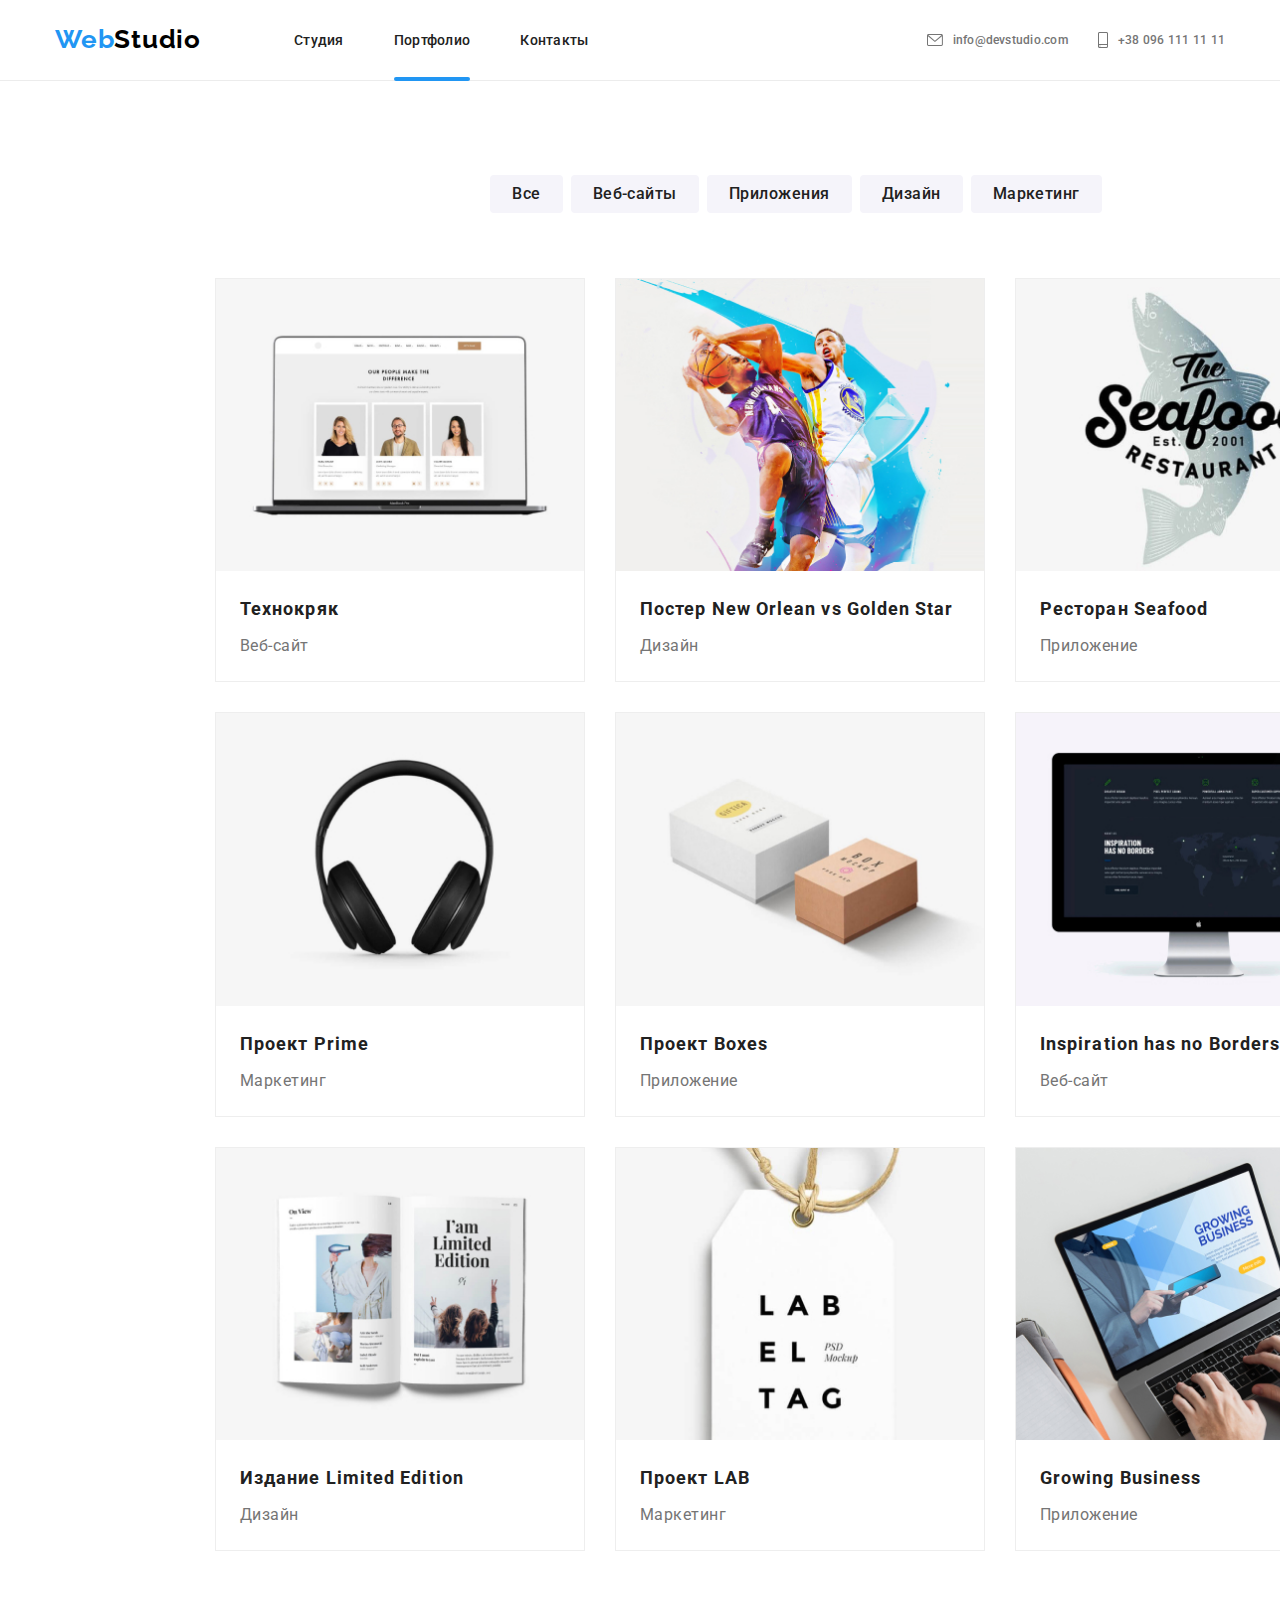
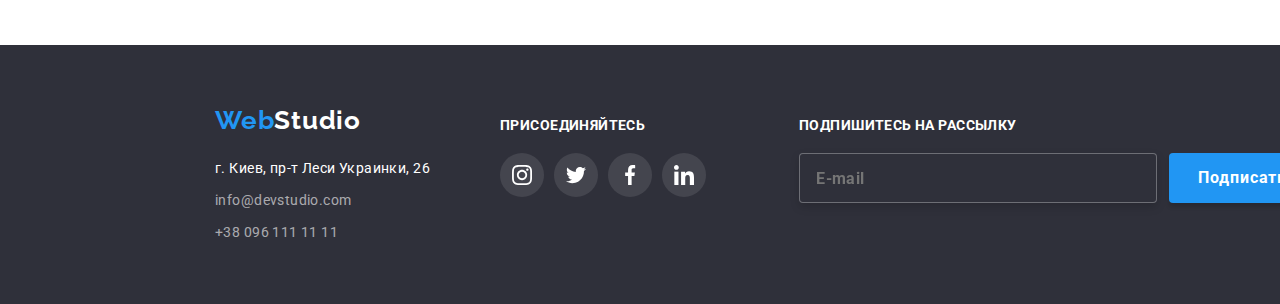
==== commit bf7bad1f: "current" ====
--- a/portfolio.html
+++ b/portfolio.html
@@ -27,10 +27,10 @@
                 </a>
                 <ul class="nav__list list">
                     <li class="nav__item">
-                        <a href="./index.html" class="nav__link current">Студия</a>
+                        <a href="./index.html" class="nav__link">Студия</a>
                     </li>
                     <li class="nav__item">
-                        <a href="./portfolio.html" class="nav__link">Портфолио</a>
+                        <a href="./portfolio.html" class="nav__link current">Портфолио</a>
                     </li>
                     <li class="nav__item">
                         <a href="#contact" class="nav__link">Контакты</a>
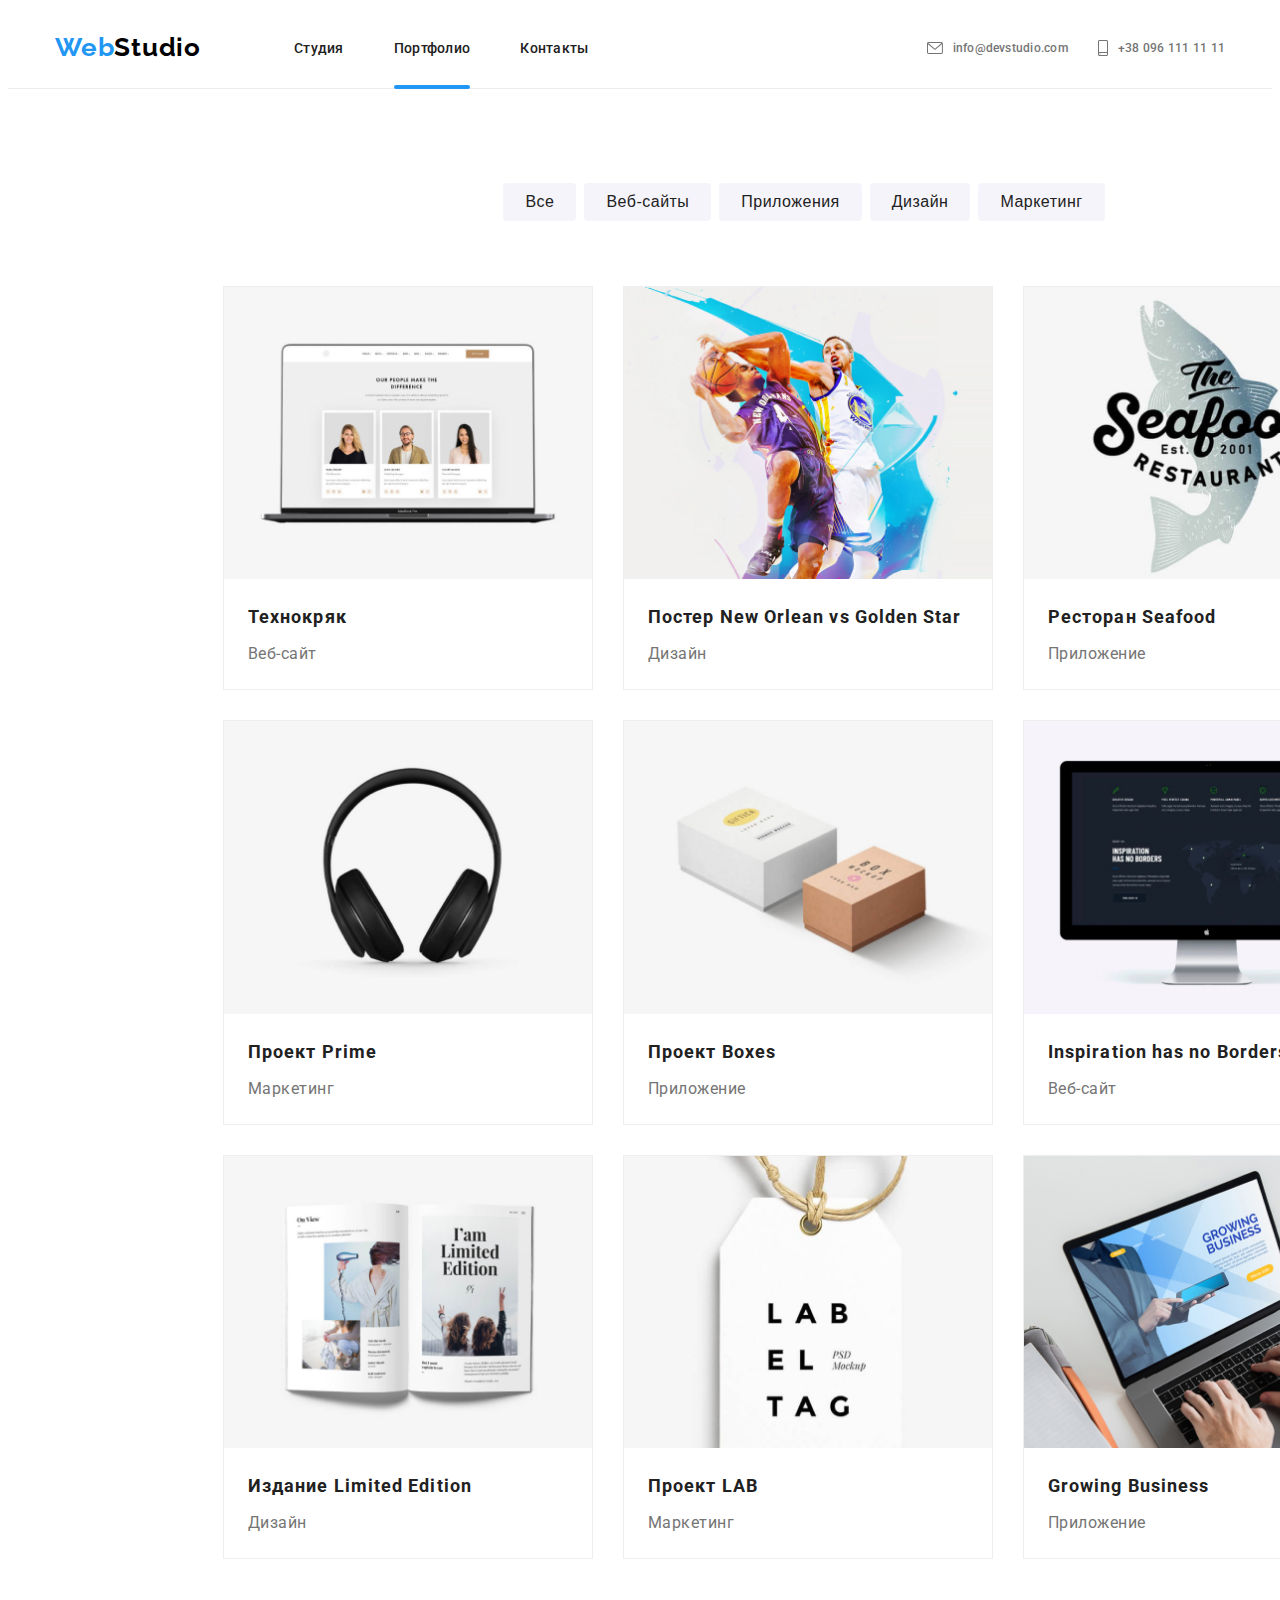
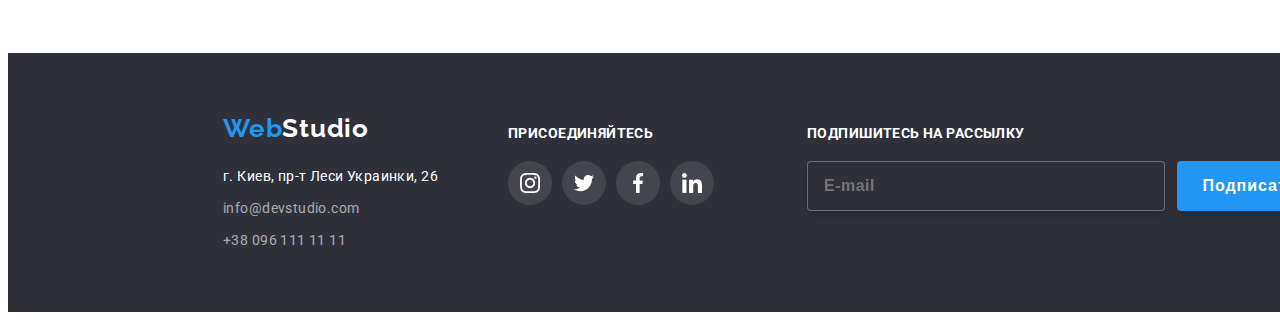
==== commit dc2447af: "33" ====
--- a/portfolio.html
+++ b/portfolio.html
@@ -3,16 +3,16 @@
 
 <head>
     <meta charset="UTF-8">
-    <meta http-equiv="X-UA-Compatible" priority="IE=edge">
+    <meta http-equiv="X-UA-Compatible" content="IE=edge">
     <meta name="viewport" content="width=device-width, initial-scale=1.0">
     <title>Portfolio</title>
     <link rel="preconnect" href="https://fonts.googleapis.com">
     <link rel="preconnect" href="https://fonts.gstatic.com" crossorigin>
-    <link
-        href="https://fonts.googleapis.com/css2?family=Raleway:wght@700&family=Roboto:wght@400;500;700;900&display=swap"
+    <link href="https://fonts.googleapis.com/css2?family=Raleway:wght@700&family=Roboto:wght@400;500;700;900&display=swap"
         rel="stylesheet">
-    <link rel="stylesheet"
-        href="https://cdnjs.cloudflare.com/ajax/libs/modern-normalize/1.1.0/modern-normalize.min.css">
+    <link rel="stylesheet" href="https://cdnjs.cloudflare.com/ajax/libs/modern-normalize/1.0.0/modern-normalize.min.css"
+        integrity="sha512-ISS7cAi1PEhQ8jnbJpJZMd29NlhNj4AWYyLOSp2CE/CsHxTCu+r+t0D2yoJudVrd0/8fTVPUVDzY5Tvli75u/g=="
+        crossorigin="anonymous">
     <link rel="stylesheet" href="./css/main.min.css">
 
 </head>
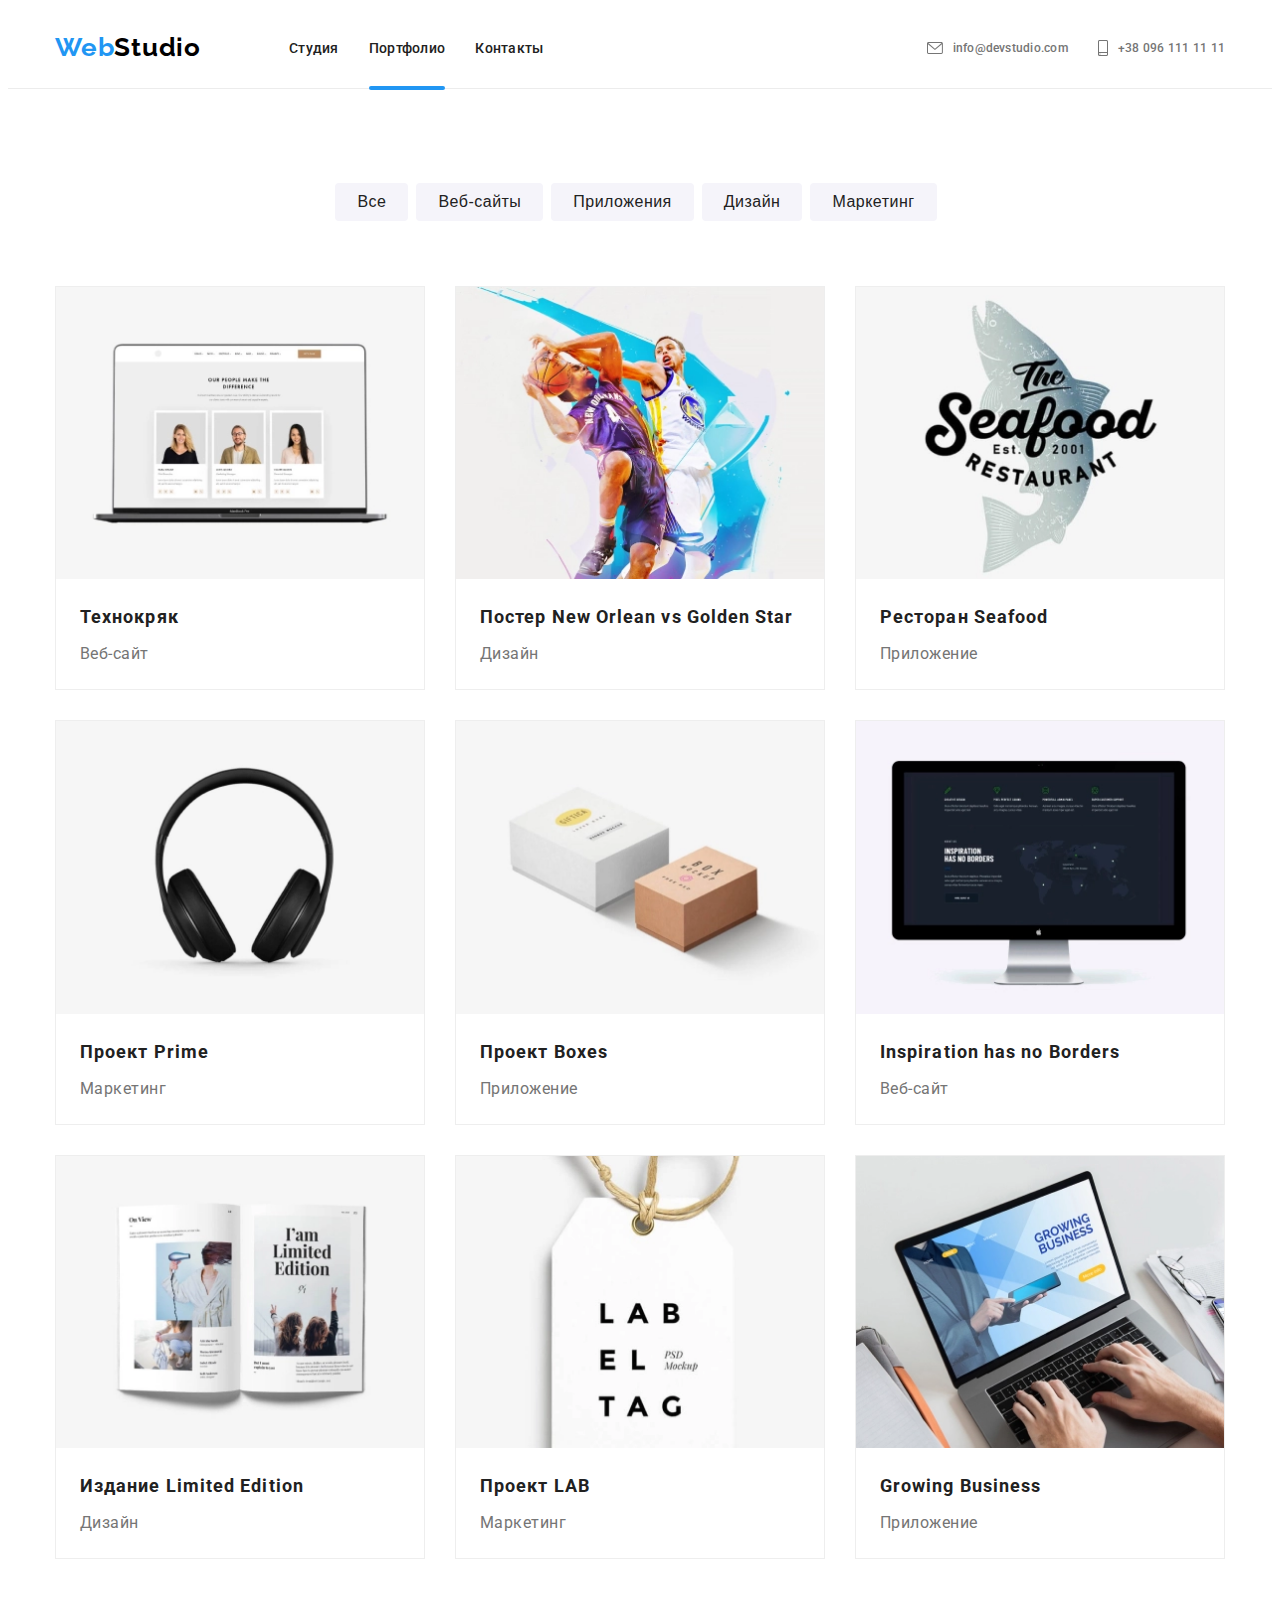
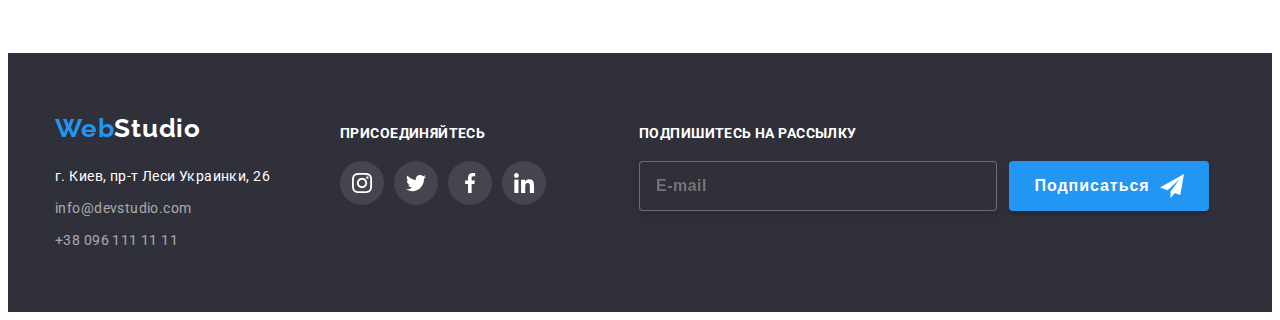
==== commit 4a69f0fe: "img" ====
--- a/portfolio.html
+++ b/portfolio.html
@@ -159,7 +159,17 @@
             <ul class="samples__list">
                 <li class="samples__item site">
                     <div class="samples__wrapper">
-                        <img src="./images/desktop/samples-1.jpg" alt="Macbook" width="370">
+                        <picture>
+                            <source srcset="./images/desktop/samples-1.webp 1x, ./images/desktop/samples-1@2x.webp 2x" media="(min-width: 1200px)"
+                                type="image/webp">
+                            <source srcset="./images/desktop/samples-1.jpg 1x, ./images/desktop/samples-1@2x.jpg 2x" media="(min-width: 1200px)">
+                            <source srcset="./images/tablet/samples-1.webp 1x, ./images/tablet/samples-1@2x.webp 2x" media="(min-width: 768px)"
+                                type="image/webp">
+                            <source srcset="./images/tablet/samples-1.jpg 1x, ./images/tablet/samples-1@2x.jpg 2x" media="(min-width: 768px)">
+                            <source srcset="./images/mobile/samples-1.webp 1x, ./images/mobile/samples-1@2x.webp 2x" type="image/webp">
+                            <img srcset="./images/mobile/samples-1.jpg 1x, ./images/mobile/samples-1@2x.jpg 2x" src="./images/mobile/samples-1.jpg"
+                                alt="" class="">
+                        </picture>
                         <p class="samples__label">Ресурс предлагает комплексные предложения с разным уровнем функционала и
                             сервисов. Все
                             это позволит посетителю получить
@@ -170,7 +180,18 @@
                 </li>
                 <li class="samples__item design">
                     <div class="samples__wrapper">
-                        <img src="./images/desktop/samples-2.jpg" alt="Macbook" width="370">
+                        <picture>
+                            <source srcset="./images/desktop/samples-2.webp 1x, ./images/desktop/samples-2@2x.webp 2x" media="(min-width: 1200px)"
+                                type="image/webp">
+                            <source srcset="./images/desktop/samples-2.jpg 1x, ./images/desktop/samples-2@2x.jpg 2x"
+                                media="(min-width: 1200px)">
+                                <source srcset="./images/tablet/samples-2.webp 1x, ./images/tablet/samples-2@2x.webp 2x" media="(min-width: 768px)"
+                                    type="image/webp">
+                            <source srcset="./images/tablet/samples-2.jpg 1x, ./images/tablet/samples-2@2x.jpg 2x" media="(min-width: 768px)">
+                            <source srcset="./images/mobile/samples-2.webp 1x, ./images/mobile/samples-2@2x.webp 2x" type="image/webp">
+                            <img srcset="./images/mobile/samples-2.jpg 1x, ./images/mobile/samples-2@2x.jpg 2x"
+                                src="./images/mobile/samples-2.jpg" alt="" class="">
+                        </picture>
                         <p class="samples__label">Ресурс предлагает комплексные предложения с разным уровнем функционала и
                             сервисов. Все
                             это позволит посетителю получить
@@ -181,7 +202,18 @@
                 </li>
                 <li class="samples__item application">
                     <div class="samples__wrapper">
-                        <img src="./images/desktop/samples-3.jpg" alt="Macbook" width="370">
+                        <picture>
+                            <source srcset="./images/desktop/samples-3.webp 1x, ./images/desktop/samples-3@2x.webp 2x" media="(min-width: 1200px)"
+                                type="image/webp">
+                            <source srcset="./images/desktop/samples-3.jpg 1x, ./images/desktop/samples-3@2x.jpg 2x"
+                                media="(min-width: 1200px)">
+                                <source srcset="./images/tablet/samples-3.webp 1x, ./images/tablet/samples-3@2x.webp 2x" media="(min-width: 768px)"
+                                    type="image/webp">
+                            <source srcset="./images/tablet/samples-3.jpg 1x, ./images/tablet/samples-3@2x.jpg 2x" media="(min-width: 768px)">
+                            <source srcset="./images/mobile/samples-3.webp 1x, ./images/mobile/samples-3@2x.webp 2x" type="image/webp">
+                            <img srcset="./images/mobile/samples-3.jpg 1x, ./images/mobile/samples-3@2x.jpg 2x"
+                                src="./images/mobile/samples-3.jpg" alt="" class="">
+                        </picture>
                         <p class="samples__label">Ресурс предлагает комплексные предложения с разным уровнем функционала и
                             сервисов. Все
                             это позволит посетителю получить
@@ -192,7 +224,18 @@
                 </li>
                 <li class="samples__item marketing">
                     <div class="samples__wrapper">
-                        <img src="./images/desktop/samples-4.jpg" alt="Macbook" width="370">
+                        <picture>
+                            <source srcset="./images/desktop/samples-4.webp 1x, ./images/desktop/samples-4@2x.webp 2x" media="(min-width: 1200px)"
+                                type="image/webp">
+                            <source srcset="./images/desktop/samples-4.jpg 1x, ./images/desktop/samples-4@2x.jpg 2x"
+                                media="(min-width: 1200px)">
+                                <source srcset="./images/tablet/samples-4.webp 1x, ./images/tablet/samples-4@2x.webp 2x" media="(min-width: 768px)"
+                                    type="image/webp">
+                            <source srcset="./images/tablet/samples-4.jpg 1x, ./images/tablet/samples-4@2x.jpg 2x" media="(min-width: 768px)">
+                            <source srcset="./images/mobile/samples-4.webp 1x, ./images/mobile/samples-4@2x.webp 2x" type="image/webp">
+                            <img srcset="./images/mobile/samples-4.jpg 1x, ./images/mobile/samples-4@2x.jpg 2x"
+                                src="./images/mobile/samples-4.jpg" alt="" class="">
+                        </picture>
                         <p class="samples__label">Ресурс предлагает комплексные предложения с разным уровнем функционала и
                             сервисов. Все
                             это позволит посетителю получить
@@ -203,7 +246,18 @@
                 </li>
                 <li class="samples__item application">
                     <div class="samples__wrapper">
-                        <img src="./images/desktop/samples-5.jpg" alt="Macbook" width="370">
+                        <picture>
+                            <source srcset="./images/desktop/samples-5.webp 1x, ./images/desktop/samples-5@2x.webp 2x" media="(min-width: 1200px)"
+                                type="image/webp">
+                            <source srcset="./images/desktop/samples-5.jpg 1x, ./images/desktop/samples-5@2x.jpg 2x"
+                                media="(min-width: 1200px)">
+                                <source srcset="./images/tablet/samples-5.webp 1x, ./images/tablet/samples-5@2x.webp 2x" media="(min-width: 768px)"
+                                    type="image/webp">
+                            <source srcset="./images/tablet/samples-5.jpg 1x, ./images/tablet/samples-5@2x.jpg 2x" media="(min-width: 768px)">
+                            <source srcset="./images/mobile/samples-5.webp 1x, ./images/mobile/samples-5@2x.webp 2x" type="image/webp">
+                            <img srcset="./images/mobile/samples-5.jpg 1x, ./images/mobile/samples-5@2x.jpg 2x"
+                                src="./images/mobile/samples-5.jpg" alt="" class="">
+                        </picture>
                         <p class="samples__label">Ресурс предлагает комплексные предложения с разным уровнем функционала и
                             сервисов. Все
                             это позволит посетителю получить
@@ -214,7 +268,18 @@
                 </li>
                 <li class="samples__item site">
                     <div class="samples__wrapper">
-                        <img src="./images/desktop/samples-6.jpg" alt="Macbook" width="370">
+                        <picture>
+                            <source srcset="./images/desktop/samples-6.webp 1x, ./images/desktop/samples-6@2x.webp 2x" media="(min-width: 1200px)"
+                                type="image/webp">
+                            <source srcset="./images/desktop/samples-6.jpg 1x, ./images/desktop/samples-6@2x.jpg 2x"
+                                media="(min-width: 1200px)">
+                                <source srcset="./images/tablet/samples-6.webp 1x, ./images/tablet/samples-6@2x.webp 2x" media="(min-width: 768px)"
+                                    type="image/webp">
+                            <source srcset="./images/tablet/samples-6.jpg 1x, ./images/tablet/samples-6@2x.jpg 2x" media="(min-width: 768px)">
+                            <source srcset="./images/mobile/samples-6.webp 1x, ./images/mobile/samples-6@2x.webp 2x" type="image/webp">
+                            <img srcset="./images/mobile/samples-6.jpg 1x, ./images/mobile/samples-6@2x.jpg 2x"
+                                src="./images/mobile/samples-6.jpg" alt="" class="">
+                        </picture>
                         <p class="samples__label">Ресурс предлагает комплексные предложения с разным уровнем функционала и
                             сервисов. Все
                             это позволит посетителю получить
@@ -225,7 +290,18 @@
                 </li>
                 <li class="samples__item design">
                     <div class="samples__wrapper">
-                        <img src="./images/desktop/samples-7.jpg" alt="Macbook" width="370">
+                        <picture>
+                            <source srcset="./images/desktop/samples-7.webp 1x, ./images/desktop/samples-7@2x.webp 2x" media="(min-width: 1200px)"
+                                type="image/webp">
+                            <source srcset="./images/desktop/samples-7.jpg 1x, ./images/desktop/samples-7@2x.jpg 2x"
+                                media="(min-width: 1200px)">
+                                <source srcset="./images/tablet/samples-7.webp 1x, ./images/tablet/samples-7@2x.webp 2x" media="(min-width: 768px)"
+                                    type="image/webp">
+                            <source srcset="./images/tablet/samples-7.jpg 1x, ./images/tablet/samples-7@2x.jpg 2x" media="(min-width: 768px)">
+                            <source srcset="./images/mobile/samples-7.webp 1x, ./images/mobile/samples-7@2x.webp 2x" type="image/webp">
+                            <img srcset="./images/mobile/samples-7.jpg 1x, ./images/mobile/samples-7@2x.jpg 2x"
+                                src="./images/mobile/samples-7.jpg" alt="" class="">
+                        </picture>
                         <p class="samples__label">Ресурс предлагает комплексные предложения с разным уровнем функционала и
                             сервисов. Все
                             это позволит посетителю получить
@@ -236,7 +312,18 @@
                 </li>
                 <li class="samples__item marketing">
                     <div class="samples__wrapper">
-                        <img src="./images/desktop/samples-8.jpg" alt="Macbook" width="370">
+                        <picture>
+                            <source srcset="./images/desktop/samples-8.webp 1x, ./images/desktop/samples-8@2x.webp 2x" media="(min-width: 1200px)"
+                                type="image/webp">
+                            <source srcset="./images/desktop/samples-8.jpg 1x, ./images/desktop/samples-8@2x.jpg 2x"
+                                media="(min-width: 1200px)">
+                                <source srcset="./images/tablet/samples-8.webp 1x, ./images/tablet/samples-8@2x.webp 2x" media="(min-width: 768px)"
+                                    type="image/webp">
+                            <source srcset="./images/tablet/samples-8.jpg 1x, ./images/tablet/samples-8@2x.jpg 2x" media="(min-width: 768px)">
+                            <source srcset="./images/mobile/samples-8.webp 1x, ./images/mobile/samples-8@2x.webp 2x" type="image/webp">
+                            <img srcset="./images/mobile/samples-8.jpg 1x, ./images/mobile/samples-8@2x.jpg 2x"
+                                src="./images/mobile/samples-8.jpg" alt="" class="">
+                        </picture>
                         <p class="samples__label">Ресурс предлагает комплексные предложения с разным уровнем функционала и
                             сервисов. Все
                             это позволит посетителю получить
@@ -247,7 +334,18 @@
                 </li>
                 <li class="samples__item application">
                     <div class="samples__wrapper">
-                        <img src="./images/desktop/samples-9.jpg" alt="Macbook" width="370">
+                        <picture>
+                            <source srcset="./images/desktop/samples-9.webp 1x, ./images/desktop/samples-9@2x.webp 2x" media="(min-width: 1200px)"
+                                type="image/webp">
+                            <source srcset="./images/desktop/samples-9.jpg 1x, ./images/desktop/samples-9@2x.jpg 2x"
+                                media="(min-width: 1200px)">
+                                <source srcset="./images/tablet/samples-9.webp 1x, ./images/tablet/samples-9@2x.webp 2x" media="(min-width: 768px)"
+                                    type="image/webp">
+                            <source srcset="./images/tablet/samples-9.jpg 1x, ./images/tablet/samples-9@2x.jpg 2x" media="(min-width: 768px)">
+                            <source srcset="./images/mobile/samples-9.webp 1x, ./images/mobile/samples-9@2x.webp 2x" type="image/webp">
+                            <img srcset="./images/mobile/samples-9.jpg 1x, ./images/mobile/samples-9@2x.jpg 2x"
+                                src="./images/mobile/samples-9.jpg" alt="" class="">
+                        </picture>
                         <p class="samples__label">Ресурс предлагает комплексные предложения с разным уровнем функционала и
                             сервисов. Все
                             это позволит посетителю получить
--- a/css/main.min.css
+++ b/css/main.min.css
@@ -1 +1 @@
-:root{--brand-color: #2196F3;--title-text-color: #212121;--primary-text-color: #757575;--secondary-text-color: #212121;--primary-bg-color: #ffffff;--logo-font-family: "Raleway";--primary-font-family: "Roboto";--transition-property: 300ms cubic-bezier(0.4, 0, 0.2, 1)}.visually-hidden{position:absolute !important;clip:rect(1px 1px 1px 1px);clip:rect(1px, 1px, 1px, 1px);padding:0 !important;border:0 !important;height:1px !important;width:1px !important;overflow:hidden}*,*::before,*::after{-webkit-box-sizing:border-box;box-sizing:border-box}body{background-color:var(--primary-bg-color);font-family:"Roboto",sans-serif;font-weight:400;font-size:14px;line-height:1.7142857143;letter-spacing:.03em}img{display:block;max-width:100%}h1,h2,h3,h4,h5,h6,p{margin:0px;padding:0px;color:var(--primary-text-color)}a{text-decoration:none}ul{list-style:none;margin:0px;padding:0px}.list{list-style:none}.section{min-width:320px;margin:0 auto;padding:0}@media screen and (min-width: 480px){.section{width:480px}}@media screen and (min-width: 768px){.section{width:768px}}@media screen and (min-width: 1200px){.section{width:1600px}}.container{min-width:320px;margin:0 auto;padding-left:15px;padding-right:15px}@media screen and (min-width: 480px){.container{width:480px}}@media screen and (min-width: 768px){.container{width:768px}}@media screen and (min-width: 1200px){.container{width:1200px}}.logo{cursor:default;font-family:var(--logo-font-family);font-weight:700;font-size:24px;line-height:1.1666666667;letter-spacing:.03em;text-decoration:none}.logo_theme_light{color:#000}.logo_theme_dark{color:#fff}.logo__accent{color:var(--brand-color)}@media screen and (min-width: 1200px){.logo{font-weight:700;font-size:26px;line-height:1.1923076923;letter-spacing:.03em}}.backdrop{position:fixed;top:0;left:0;width:100%;height:100%;background-color:rgba(0,0,0,.4);z-index:5;-webkit-transition:all 400ms linear;transition:all 400ms linear}.backdrop-close{position:fixed;top:0;bottom:0;left:0;right:0}.modal{width:100%;max-width:450px;height:609px;padding:40px;position:absolute;top:50%;left:50%;-webkit-transform:translate(-50%, -50%);transform:translate(-50%, -50%);background:#fff;-webkit-box-shadow:0px 1px 3px rgba(0,0,0,.12),0px 1px 1px rgba(0,0,0,.14),0px 2px 1px rgba(0,0,0,.2);box-shadow:0px 1px 3px rgba(0,0,0,.12),0px 1px 1px rgba(0,0,0,.14),0px 2px 1px rgba(0,0,0,.2);border-radius:4px}@media screen and (min-width: 1200px){.modal{max-width:528px;height:581px}}.modal__button{display:-webkit-box;display:-ms-flexbox;display:flex;-webkit-box-pack:center;-ms-flex-pack:center;justify-content:center;-webkit-box-align:center;-ms-flex-align:center;align-items:center;position:absolute;top:8px;right:8px;width:30px;height:30px;border-radius:50%;background:#fff;border:1px solid rgba(0,0,0,.1);cursor:pointer}.is-hidden{opacity:0;visibility:hidden;pointer-events:none}.modal-form{display:-webkit-box;display:-ms-flexbox;display:flex;-webkit-box-orient:vertical;-webkit-box-direction:normal;-ms-flex-direction:column;flex-direction:column}.modal-form b{margin-bottom:12px;font-weight:700;font-size:20px;line-height:1.5;letter-spacing:.03em;text-align:center;color:var(--title-text-color)}.modal-form__icon{fill:#000;width:18px;height:18px;position:absolute;top:50%;left:15px;-webkit-transform:translateY(-50%);transform:translateY(-50%);-webkit-transition:fill 250ms linear;transition:fill 250ms linear}.contact-form{display:-webkit-box;display:-ms-flexbox;display:flex;-webkit-box-orient:vertical;-webkit-box-direction:normal;-ms-flex-direction:column;flex-direction:column}.contact-form__label{font-weight:400;font-size:12px;line-height:1.1666666667;letter-spacing:.01em;margin-bottom:10px;color:#757575}.contact-form__wrapper{display:block;position:relative;margin-top:4px}.contact-form__input{width:100%;height:40px;padding-left:42px;border:1px solid rgba(33,33,33,.2);border-radius:4px;-webkit-transition:border-color 250ms linear;transition:border-color 250ms linear;cursor:pointer}.contact-form__input:focus{outline:none;border-color:var(--brand-color)}.contact-form__input:focus+.modal-form__icon{fill:var(--brand-color)}.contact-form__massege{width:100%;height:120px;resize:none;margin-top:4px;padding:12px 16px;border:1px solid rgba(33,33,33,.2);border-radius:4px;-webkit-transition:border-color 250ms linear;transition:border-color 250ms linear}.contact-form__massege::-webkit-input-placeholder{color:rgba(117,117,117,.5)}.contact-form__massege::-moz-placeholder{color:rgba(117,117,117,.5)}.contact-form__massege:-ms-input-placeholder{color:rgba(117,117,117,.5)}.contact-form__massege::-ms-input-placeholder{color:rgba(117,117,117,.5)}.contact-form__massege::placeholder{color:rgba(117,117,117,.5)}.contact-form__massege:focus{outline:none;border-color:var(--brand-color)}.modal-form-checkbox{display:-webkit-box;display:-ms-flexbox;display:flex;-ms-flex-wrap:nowrap;flex-wrap:nowrap;-webkit-box-align:center;-ms-flex-align:center;align-items:center;text-align:center;font-weight:400;font-size:10px;line-height:1.2;letter-spacing:.01em;color:#757575;min-width:310px}@media screen and (min-width: 380px){.modal-form-checkbox{-webkit-box-pack:center;-ms-flex-pack:center;justify-content:center}}@media screen and (min-width: 768px){.modal-form-checkbox{font-weight:400;font-size:12px;line-height:1.1666666667;letter-spacing:.03em}}@media screen and (min-width: 1200px){.modal-form-checkbox{font-weight:400;font-size:14px;line-height:1.7142857143;letter-spacing:.03em}}.modal-form-checkbox:hover{color:var(--brand-color)}.modal-form-checkbox::before{content:"";display:inline-block;width:16px;height:16px;margin-right:8px;border:1px solid #000;border-radius:2px;cursor:pointer}.modal-form-term:checked+.modal-form-checkbox::before{background-image:url("../images/icon-check.svg");background-position:center;background-size:contain;background-color:var(--brand-color);border-color:var(--brand-color)}.modal-form-term:focus+.modal-form-checkbox::before,.modal-form-term:hover+.modal-form-checkbox::before{-webkit-box-shadow:0 0 2px var(--brand-color);box-shadow:0 0 2px var(--brand-color)}.term{color:var(--brand-color);position:relative;font-weight:400;font-size:10px;line-height:1.2;letter-spacing:.01em;text-decoration:underline}@media screen and (min-width: 768px){.term{font-weight:400;font-size:12px;line-height:1.1666666667;letter-spacing:.03em}}@media screen and (min-width: 1200px){.term{font-weight:400;font-size:14px;line-height:1.7142857143;letter-spacing:.03em}}.button-form{margin-top:31px;width:200px;height:50px;-ms-flex-item-align:center;align-self:center;background-color:#188ce8;-webkit-box-shadow:0px 4px 4px rgba(0,0,0,.15);box-shadow:0px 4px 4px rgba(0,0,0,.15);border-radius:4px;border:none;-webkit-box-shadow:0 7px #a5a5a5;box-shadow:0 7px #a5a5a5;font-weight:700;font-size:16px;line-height:1.875;letter-spacing:.06em;color:#fff;-webkit-transition:-webkit-transform var(--transition-property);transition:-webkit-transform var(--transition-property);transition:transform var(--transition-property);transition:transform var(--transition-property), -webkit-transform var(--transition-property);-webkit-transition:-webkit-box-shadow var(--transition-property);transition:-webkit-box-shadow var(--transition-property);transition:box-shadow var(--transition-property);transition:box-shadow var(--transition-property), -webkit-box-shadow var(--transition-property)}.button-form:hover{background-color:#0981e4}.button-form:active{background-color:#0981e4;-webkit-box-shadow:0 5px #666;box-shadow:0 5px #666;-webkit-transform:translateY(3px);transform:translateY(3px)}.header{border-bottom:1px solid #ececec}.header-nav{padding-top:10px;padding-bottom:10px;display:-webkit-box;display:-ms-flexbox;display:flex;-webkit-box-align:center;-ms-flex-align:center;align-items:center;-webkit-box-pack:justify;-ms-flex-pack:justify;justify-content:space-between}.nav__list{display:none}.header-contact__list{display:none}.nav-menu{border:0;background-color:#fff;padding:0}.nav-menu__icon{border:0;width:40px;height:40px}.nav-menu:hover .nav-menu__icon{fill:var(--brand-color)}.mobile-menu{position:fixed;top:0;left:0;width:100vw;height:100vh;background-color:#fff;padding:48px 40px;display:-webkit-box;display:-ms-flexbox;display:flex;-webkit-box-orient:vertical;-webkit-box-direction:normal;-ms-flex-direction:column;flex-direction:column;-webkit-box-pack:justify;-ms-flex-pack:justify;justify-content:space-between;-webkit-transform:translateY(-200%);transform:translateY(-200%);-webkit-transition:-webkit-transform 250ms linear;transition:-webkit-transform 250ms linear;transition:transform 250ms linear;transition:transform 250ms linear, -webkit-transform 250ms linear}.mobile-menu__close-button{position:absolute;top:10px;right:15px;border:0;background-color:#fff;padding:0}.mobile-menu__close-icon{border:0;width:40px;height:40px}.mobile-menu__close-button:hover .mobile-menu__close-icon{fill:var(--brand-color)}.mobile-menu__list{display:-webkit-box;display:-ms-flexbox;display:flex;-webkit-box-orient:vertical;-webkit-box-direction:normal;-ms-flex-direction:column;flex-direction:column;gap:32px}.mobile-menu__link{font-weight:500;font-size:40px;line-height:1.175;letter-spacing:.02em;color:var(--secondary-text-color)}.mobile-menu__link:hover{color:var(--brand-color)}.is-open{-webkit-transform:translateY(0);transform:translateY(0)}.mobile-contact__list{display:-webkit-box;display:-ms-flexbox;display:flex;-webkit-box-orient:vertical;-webkit-box-direction:normal;-ms-flex-direction:column;flex-direction:column;gap:32px;padding-bottom:10%}.mobile-contact__item{font-weight:500;font-size:24px;line-height:1.1666666667;letter-spacing:.02em;max-width:480px;min-width:300px}.mobile-contact__tel{font-weight:400;font-size:34px;line-height:1.1764705882;letter-spacing:.02em;color:var(--brand-color)}.mobile-contact__mail{color:var(--primary-text-color)}.mobile-social__list{display:-webkit-box;display:-ms-flexbox;display:flex;-ms-flex-pack:distribute;justify-content:space-around}.mobile-social__link{display:-webkit-box;display:-ms-flexbox;display:flex;-webkit-box-pack:center;-ms-flex-pack:center;justify-content:center;-webkit-box-align:center;-ms-flex-align:center;align-items:center;width:44px;height:44px;border-radius:50%;border:1px solid var(--brand-color)}.mobile-social__icon{width:27px;height:27px;fill:var(--brand-color)}@media screen and (min-width: 768px){.mobile-menu{display:none}.nav-menu{display:none}.header{padding-top:0px;padding-bottom:0px}.header-nav{padding-top:21px;padding-bottom:21px}.nav{display:-webkit-box;display:-ms-flexbox;display:flex;-webkit-box-pack:space-evenly;-ms-flex-pack:space-evenly;justify-content:space-evenly}.nav__list{display:-webkit-box;display:-ms-flexbox;display:flex;-ms-flex-wrap:nowrap;flex-wrap:nowrap;-webkit-box-pack:space-evenly;-ms-flex-pack:space-evenly;justify-content:space-evenly;gap:50px;-webkit-box-align:center;-ms-flex-align:center;align-items:center;padding-left:88px}.nav__link{position:relative;font-weight:500;font-size:14px;line-height:1.1428571429;letter-spacing:.02em;color:var(--title-text-color);-webkit-transition:color var(--transition-property);transition:color var(--transition-property)}.nav__link:hover,.nav__link:focus{color:var(--brand-color)}.current::after{content:"";position:absolute;left:0;top:46px;display:block;width:100%;height:4px;border-radius:2px;background-color:var(--brand-color)}.header-contact__list{display:-webkit-box;display:-ms-flexbox;display:flex;-webkit-box-orient:vertical;-webkit-box-direction:normal;-ms-flex-direction:column;flex-direction:column;-webkit-box-pack:space-evenly;-ms-flex-pack:space-evenly;justify-content:space-evenly;gap:10px;-webkit-box-align:start;-ms-flex-align:start;align-items:flex-start}.header-contact__item{display:-webkit-box;display:-ms-flexbox;display:flex;-webkit-box-align:baseline;-ms-flex-align:baseline;align-items:baseline;-webkit-box-pack:center;-ms-flex-pack:center;justify-content:center;text-decoration:none}.header-contact__link{display:-webkit-box;display:-ms-flexbox;display:flex;-webkit-box-align:center;-ms-flex-align:center;align-items:center;font-weight:500;font-size:12px;line-height:1.1666666667;letter-spacing:.02em;color:#757575;fill:#757575;-webkit-transition:color var(--transition-property);transition:color var(--transition-property)}.header-contact__link:hover,.header-contact__link:focus{color:var(--brand-color);fill:var(--brand-color)}.header-contact__icon{margin-right:8px}}@media screen and (min-width: 1200px){.header-nav{padding-top:24px;padding-bottom:25px}.nav__list{padding-left:93px}.current::after{top:45px}.header-contact__list{-webkit-box-orient:horizontal;-webkit-box-direction:normal;-ms-flex-direction:row;flex-direction:row;gap:30px;-webkit-box-align:center;-ms-flex-align:center;align-items:center}.header-contact__icon{margin-right:10px}}.hero{background:rgba(47,48,58,.4);background-image:-webkit-gradient(linear, left top, right top, from(rgba(47, 48, 58, 0.4)), to(rgba(47, 48, 58, 0.4))),url(.././images/desktop/hero.jpg);background-image:linear-gradient(to right, rgba(47, 48, 58, 0.4), rgba(47, 48, 58, 0.4)),url(.././images/desktop/hero.jpg);background-size:cover;background-position:center;text-align:center}.order{display:block;text-align:center;padding-top:118px;padding-bottom:118px}.order__title{color:#fff;font-weight:900;font-size:26px;line-height:1.6153846154;letter-spacing:.06em;text-transform:uppercase}.order__button{margin-top:30px;padding-top:10px;padding-bottom:10px;padding-left:32px;padding-right:32px;border:0;background:var(--brand-color);-webkit-box-shadow:0px 4px 4px rgba(0,0,0,.15);box-shadow:0px 4px 4px rgba(0,0,0,.15);border-radius:5px;cursor:pointer;color:#fff;font-weight:700;font-size:16px;line-height:1.875;letter-spacing:.06em;-webkit-transition-property:-webkit-transform;transition-property:-webkit-transform;transition-property:transform;transition-property:transform, -webkit-transform;-webkit-transition-duration:300ms;transition-duration:300ms}.order__button:hover,.order__button:focus{-webkit-transform:scale(1.1);transform:scale(1.1)}@media screen and (min-width: 1200px){.hero{padding-top:200px;padding-bottom:200px;margin-bottom:47px}}.content{margin-top:60px}.priority__list{display:-webkit-box;display:-ms-flexbox;display:flex;-webkit-box-orient:vertical;-webkit-box-direction:normal;-ms-flex-direction:column;flex-direction:column;gap:30px}.priority__item{display:block}.priority__icon{display:-webkit-box;display:-ms-flexbox;display:flex;-webkit-box-pack:center;-ms-flex-pack:center;justify-content:center;-webkit-box-align:center;-ms-flex-align:center;align-items:center;width:100%;height:120px;margin-bottom:30px;-o-object-fit:none;object-fit:none;border-radius:4px;background:#f5f4fa}.priority__subtitle{margin-top:0;margin-bottom:10px;font-weight:700;font-size:14px;line-height:1.1428571429;letter-spacing:.03em;text-align:center;text-transform:uppercase;color:var(--title-text-color)}@media screen and (min-width: 768px){.priority__list{-webkit-box-orient:horizontal;-webkit-box-direction:normal;-ms-flex-direction:row;flex-direction:row;-ms-flex-wrap:wrap;flex-wrap:wrap;gap:30px}.priority__item{width:calc((100% - 30px)/2)}.priority__item:nth-child(2n){margin-right:0px}.priority__subtitle{text-align:start}}@media screen and (min-width: 1200px){.content{margin-top:94px}.priority__list{display:-webkit-box;display:-ms-flexbox;display:flex;-webkit-box-orient:horizontal;-webkit-box-direction:normal;-ms-flex-direction:row;flex-direction:row;-ms-flex-wrap:nowrap;flex-wrap:nowrap}.priority__item{display:block;width:calc((100% - 90px)/4)}.priority__item:nth-child(4n){margin-right:0px}}.work{display:none}@media screen and (min-width: 1200px){.work{display:block;margin-top:94px}.box__title{margin-bottom:50px;font-weight:700;font-size:36px;line-height:1.1666666667;letter-spacing:.03em;text-align:center;color:var(--title-text-color)}.box__list{display:-webkit-box;display:-ms-flexbox;display:flex;-ms-flex-wrap:nowrap;flex-wrap:nowrap;gap:30px}.box__item{position:relative;overflow:hidden;z-index:1}.box__label{position:absolute;bottom:0;left:0;margin:0;padding-top:27px;padding-bottom:27px;width:100%;z-index:2;-webkit-transform:translateY(100%);transform:translateY(100%);-webkit-transition:-webkit-transform 500ms cubic-bezier(0.4, 0, 0.2, 1);transition:-webkit-transform 500ms cubic-bezier(0.4, 0, 0.2, 1);transition:transform 500ms cubic-bezier(0.4, 0, 0.2, 1);transition:transform 500ms cubic-bezier(0.4, 0, 0.2, 1), -webkit-transform 500ms cubic-bezier(0.4, 0, 0.2, 1);text-align:center;line-height:16px;text-align:center;letter-spacing:.03em;text-transform:uppercase;background-color:rgba(47,48,58,.8);color:#fff}.box__list:hover .box__label{-webkit-transform:translateY(0);transform:translateY(0)}}.team{background-color:#f5f4fa;background-position:center;margin-top:60px}.card{padding-top:60px;padding-bottom:60px}.card__title{font-weight:700;font-size:36px;line-height:1.1666666667;letter-spacing:.03em;text-align:center;color:var(--title-text-color)}.card__list{margin-top:30px;display:-webkit-box;display:-ms-flexbox;display:flex;-webkit-box-orient:vertical;-webkit-box-direction:normal;-ms-flex-direction:column;flex-direction:column;gap:30px}.card__item{display:block;text-align:center;max-width:100%;background:#fff;-webkit-box-shadow:0px 1px 3px rgba(0,0,0,.12),0px 1px 1px rgba(0,0,0,.14),0px 2px 1px rgba(0,0,0,.2);box-shadow:0px 1px 3px rgba(0,0,0,.12),0px 1px 1px rgba(0,0,0,.14),0px 2px 1px rgba(0,0,0,.2);border-radius:0px 0px 4px 4px}.card__img{-o-object-fit:cover;object-fit:cover;width:450px;height:460px}.card__subtitle{margin-top:30px;margin-bottom:10px;font-weight:500;font-size:16px;line-height:1.1875;letter-spacing:.03em;color:var(--title-text-color)}.card__text{font-weight:400;font-size:16px;line-height:1.1875;letter-spacing:.03em;color:var(--primary-text-color)}.social-link{display:-webkit-box;display:-ms-flexbox;display:flex;-webkit-box-pack:center;-ms-flex-pack:center;justify-content:center;margin-top:16px;margin-bottom:24px}.social-link__list{display:-webkit-box;display:-ms-flexbox;display:flex;margin:0px;gap:10px;-webkit-box-pack:center;-ms-flex-pack:center;justify-content:center}.social-link__link{display:-webkit-box;display:-ms-flexbox;display:flex;-webkit-box-pack:center;-ms-flex-pack:center;justify-content:center;-webkit-box-align:center;-ms-flex-align:center;align-items:center;width:44px;height:44px;border-radius:50%;-webkit-transition:background-color var(--transition-property);transition:background-color var(--transition-property)}.social-link__link:hover,.social-link__link:focus{background-color:var(--brand-color)}.social-link__icon{fill:#afb1b8;width:20px;height:20px;-webkit-transition:fill var(--transition-property);transition:fill var(--transition-property)}.social-link__link:hover .social-link__icon,.social-link__link:focus .social-link__icon{fill:#fff}@media screen and (min-width: 768px){.card__list{-webkit-box-orient:horizontal;-webkit-box-direction:normal;-ms-flex-direction:row;flex-direction:row;-ms-flex-wrap:wrap;flex-wrap:wrap}.card__item{width:calc((100% - 60px)/2)}.card__item:nth-child(2n){margin-right:0px}}@media screen and (min-width: 1200px){.team{margin-top:94px}.card{padding-top:94px;padding-bottom:94px}.card__list{margin-top:50px;-webkit-box-orient:horizontal;-webkit-box-direction:normal;-ms-flex-direction:row;flex-direction:row;-ms-flex-wrap:nowrap;flex-wrap:nowrap}.card__item{width:calc((100% - 90px)/4)}.card__item:nth-child(4n){margin-right:0px}.card__img{width:270px;height:260px}.social-link{display:block;margin-bottom:30px}}.customers{background-color:#fff;background-position:center}.client{margin-top:60px;margin-bottom:60px}.client__title{font-weight:700;font-size:36px;line-height:1.1666666667;letter-spacing:.03em;text-align:center;color:var(--title-text-color)}.client__list{margin-top:30px;display:-webkit-box;display:-ms-flexbox;display:flex;-ms-flex-wrap:wrap;flex-wrap:wrap;gap:30px}.client__item{display:block;border:1px solid #afb1b8;border-radius:4px;padding-left:32px;padding-right:32px;padding-top:16px;padding-bottom:16px;cursor:pointer;width:calc((100% - 30px)/2)}.client__item:nth-child(2n){margin-right:0px}.client__item:hover,.client__item:focus{border:1px solid var(--brand-color)}.client__link{display:-webkit-box;display:-ms-flexbox;display:flex;-webkit-box-pack:center;-ms-flex-pack:center;justify-content:center;-webkit-box-align:center;-ms-flex-align:center;align-items:center}.client__icon{width:106px;height:60px;fill:#afb1b8;-webkit-transition:fill var(--transition-property);transition:fill var(--transition-property)}.client__item:hover .client__icon,.client__item:focus .client__icon{fill:var(--brand-color)}@media screen and (min-width: 768px){.client__item{width:calc((100% - 60px)/3)}.client__item:nth-child(3n){margin-right:0px}}@media screen and (min-width: 1200px){.client{margin-top:94px;margin-bottom:94px}.client__item{-webkit-transition-property:-webkit-transform;transition-property:-webkit-transform;transition-property:transform;transition-property:transform, -webkit-transform;-webkit-transition-duration:300ms;transition-duration:300ms;width:calc((100% - 150px)/6)}.client__item:nth-child(6n){margin-right:0px}.client__item:hover,.client__item:focus{-webkit-transform:scale(1.1);transform:scale(1.1)}}.footer{padding-top:60px;padding-bottom:60px;background-color:#2f303a;background-position:center}.footer-wrapper{display:-webkit-box;display:-ms-flexbox;display:flex;-webkit-box-orient:vertical;-webkit-box-direction:normal;-ms-flex-direction:column;flex-direction:column;gap:60px}.footer-contacts-wrapper{display:-webkit-box;display:-ms-flexbox;display:flex;-webkit-box-orient:vertical;-webkit-box-direction:normal;-ms-flex-direction:column;flex-direction:column;gap:60px}.footer-contacts{display:-webkit-box;display:-ms-flexbox;display:flex;-webkit-box-orient:vertical;-webkit-box-direction:normal;-ms-flex-direction:column;flex-direction:column;-webkit-box-align:center;-ms-flex-align:center;align-items:center}.footer-contacts__list{margin-top:20px;display:-webkit-box;display:-ms-flexbox;display:flex;-webkit-box-orient:vertical;-webkit-box-direction:normal;-ms-flex-direction:column;flex-direction:column;-webkit-box-align:center;-ms-flex-align:center;align-items:center;gap:8px}.footer-contacts__item{text-decoration:none;font-style:normal;letter-spacing:.03em;color:#fff}.footer-contacts__link{color:rgba(255,255,255,.6)}.footer-social-link{display:-webkit-box;display:-ms-flexbox;display:flex;-webkit-box-orient:vertical;-webkit-box-direction:normal;-ms-flex-direction:column;flex-direction:column;-webkit-box-align:center;-ms-flex-align:center;align-items:center}.footer-social-link__title{font-weight:700;font-size:14px;line-height:1.1428571429;letter-spacing:.03em;text-transform:uppercase;color:#fff}.footer-social__list{display:-webkit-box;display:-ms-flexbox;display:flex;-webkit-box-pack:justify;-ms-flex-pack:justify;justify-content:space-between;width:206px;margin-top:20px}.footer-social__link{display:-webkit-box;display:-ms-flexbox;display:flex;-webkit-box-pack:center;-ms-flex-pack:center;justify-content:center;-webkit-box-align:center;-ms-flex-align:center;align-items:center;width:44px;height:44px;border-radius:50%;background:rgba(255,255,255,.1);-webkit-transition:background-color var(--transition-property);transition:background-color var(--transition-property)}.footer-social__link:hover,.footer-social__link:focus{background:var(--brand-color)}.footer-social__icon{width:20px;height:20px;fill:#fff}.footer-subscribe__title{font-weight:700;font-size:14px;line-height:1.1428571429;letter-spacing:.03em;text-align:center;text-transform:uppercase;color:#fff}.footer-subscribe__wrapper{display:-webkit-box;display:-ms-flexbox;display:flex;-webkit-box-orient:vertical;-webkit-box-direction:normal;-ms-flex-direction:column;flex-direction:column;-webkit-box-align:center;-ms-flex-align:center;align-items:center;gap:20px}.footer-subscribe__input{width:100%;height:50px;margin-top:20px;padding-left:16px;padding-top:15px;padding-bottom:15px;border:1px solid rgba(255,255,255,.3);-webkit-filter:drop-shadow(0px 4px 4px rgba(0, 0, 0, 0.15));filter:drop-shadow(0px 4px 4px rgba(0, 0, 0, 0.15));border-radius:4px;background-color:#2f303a;font-weight:700;font-size:16px;line-height:1.25;letter-spacing:.03em;color:#fff}.footer-subscribe__input:focus,.footer-subscribe__input:hover{outline:none;border-color:var(--brand-color)}.footer-subscribe__button{width:200px;height:50px;display:-webkit-box;display:-ms-flexbox;display:flex;-webkit-box-align:center;-ms-flex-align:center;align-items:center;-webkit-box-pack:center;-ms-flex-pack:center;justify-content:center;text-align:center;background-color:var(--brand-color);border:0;-webkit-box-shadow:0px 4px 4px rgba(0,0,0,.15);box-shadow:0px 4px 4px rgba(0,0,0,.15);border-radius:4px;font-weight:700;font-size:16px;line-height:1.875;letter-spacing:.06em;color:#fff;-webkit-transition:-webkit-transform var(--transition-property);transition:-webkit-transform var(--transition-property);transition:transform var(--transition-property);transition:transform var(--transition-property), -webkit-transform var(--transition-property)}.footer-subscribe__button:hover{background-color:#0981e4}.footer-subscribe__button:active{background-color:#0981e4;-webkit-box-shadow:0 2px #666;box-shadow:0 2px #666;-webkit-transform:translateY(3px);transform:translateY(3px)}.footer-subscribe__icon{width:24px;height:24px;margin-left:10px}@media screen and (min-width: 768px){.footer-contacts-wrapper{-webkit-box-orient:horizontal;-webkit-box-direction:normal;-ms-flex-direction:row;flex-direction:row;-ms-flex-pack:distribute;justify-content:space-around}.footer-subscribe__input{width:450px}.footer-social-link{margin-top:0}}@media screen and (min-width: 1200px){.footer-wrapper{-webkit-box-orient:horizontal;-webkit-box-direction:normal;-ms-flex-direction:row;flex-direction:row;gap:0}.footer-contacts-wrapper{gap:70px}.footer-contacts{-webkit-box-align:start;-ms-flex-align:start;align-items:flex-start}.footer-contacts__list{-webkit-box-align:start;-ms-flex-align:start;align-items:flex-start}.footer-social-link{padding-top:12px;-webkit-box-align:start;-ms-flex-align:start;align-items:flex-start}.footer-subscribe{margin-left:93px;display:-webkit-box;display:-ms-flexbox;display:flex;margin-top:0;padding-top:12px}.footer-subscribe__wrapper{-webkit-box-orient:horizontal;-webkit-box-direction:normal;-ms-flex-direction:row;flex-direction:row;gap:12px}.footer-subscribe__form{display:-webkit-box;display:-ms-flexbox;display:flex;-webkit-box-orient:vertical;-webkit-box-direction:normal;-ms-flex-direction:column;flex-direction:column;-webkit-box-align:start;-ms-flex-align:start;align-items:flex-start;gap:20px}.footer-subscribe__input{margin-top:0;width:358px}}.portfolio-button{padding-top:60px;padding-bottom:40px}@media screen and (min-width: 768px){.portfolio-button{padding-bottom:30px}}@media screen and (min-width: 1200px){.portfolio-button{padding-top:94px;padding-bottom:50px}}.button__list{display:-webkit-box;display:-ms-flexbox;display:flex;-ms-flex-wrap:wrap;flex-wrap:wrap;-webkit-box-pack:start;-ms-flex-pack:start;justify-content:start}@media screen and (min-width: 768px){.button__list{-webkit-box-pack:center;-ms-flex-pack:center;justify-content:center}}.button__item{margin-right:8px;margin-bottom:15px}.button__btn{padding-top:6px;padding-bottom:6px;padding-left:22px;padding-right:22px;background-color:#f5f4fa;color:var(--secondary-text-color);font-weight:500;font-size:16px;line-height:1.625;letter-spacing:.03em;text-align:center;border-radius:4px;border:0}.button__btn:hover,.button__btn:focus{background-color:var(--brand-color);color:#fff;-webkit-box-shadow:0px 3px 1px rgba(0,0,0,.1),0px 1px 2px rgba(0,0,0,.08),0px 2px 2px rgba(0,0,0,.12);box-shadow:0px 3px 1px rgba(0,0,0,.1),0px 1px 2px rgba(0,0,0,.08),0px 2px 2px rgba(0,0,0,.12)}.samples-work{padding-bottom:60px}@media screen and (min-width: 1200px){.samples-work{padding-bottom:94px}}.samples__list{display:-webkit-box;display:-ms-flexbox;display:flex;-ms-flex-wrap:wrap;flex-wrap:wrap;-webkit-box-pack:center;-ms-flex-pack:center;justify-content:center;gap:30px}.samples__item{display:block;background:#fff;border:1px solid #eee}.samples__item:hover{border:0px solid #eee;-webkit-box-shadow:0px 1px 1px rgba(0,0,0,.12),0px 4px 4px rgba(0,0,0,.06),1px 4px 6px rgba(0,0,0,.16);box-shadow:0px 1px 1px rgba(0,0,0,.12),0px 4px 4px rgba(0,0,0,.06),1px 4px 6px rgba(0,0,0,.16)}@media screen and (min-width: 768px){.samples__item{width:calc((100% - 30px)/2)}.samples__item:nth-child(2n){margin-right:0px}}@media screen and (min-width: 1200px){.samples__item{width:calc((100% - 60px)/3)}.samples__item:nth-child(3n){margin-right:0px}}.samples__wrapper{position:relative;overflow:hidden;z-index:1}.samples__label{position:absolute;top:0;left:0;margin:0;padding:63px 24px;z-index:2;-webkit-transform:translateY(100%);transform:translateY(100%);-webkit-transition:-webkit-transform 500ms cubic-bezier(0.4, 0, 0.2, 1);transition:-webkit-transform 500ms cubic-bezier(0.4, 0, 0.2, 1);transition:transform 500ms cubic-bezier(0.4, 0, 0.2, 1);transition:transform 500ms cubic-bezier(0.4, 0, 0.2, 1), -webkit-transform 500ms cubic-bezier(0.4, 0, 0.2, 1);background:rgba(33,150,243,.9);font-weight:400;font-size:18px;line-height:1.5555555556;letter-spacing:.03em;-webkit-box-align:center;-ms-flex-align:center;align-items:center;color:#fff}.samples__item:hover .samples__label{-webkit-transform:translateY(0);transform:translateY(0)}.samples__subtitle{padding-top:20px;padding-bottom:4px;padding-left:24px;padding-right:24px;font-weight:700;font-size:18px;line-height:2;letter-spacing:.06em;color:var(--title-text-color)}.samples__text{padding-bottom:20px;padding-left:24px;padding-right:24px;font-weight:400;font-size:16px;line-height:1.875;letter-spacing:.03em;color:#757575}/*# sourceMappingURL=main.min.css.map */+:root{--brand-color: #2196F3;--title-text-color: #212121;--primary-text-color: #757575;--secondary-text-color: #212121;--primary-bg-color: #ffffff;--logo-font-family: "Raleway";--primary-font-family: "Roboto";--transition-property: 300ms cubic-bezier(0.4, 0, 0.2, 1)}.visually-hidden{position:absolute !important;clip:rect(1px 1px 1px 1px);clip:rect(1px, 1px, 1px, 1px);padding:0 !important;border:0 !important;height:1px !important;width:1px !important;overflow:hidden}*,*::before,*::after{-webkit-box-sizing:border-box;box-sizing:border-box}body{background-color:var(--primary-bg-color);font-family:"Roboto",sans-serif;font-weight:400;font-size:14px;line-height:1.7142857143;letter-spacing:.03em}img{display:block;max-width:100%;height:auto}h1,h2,h3,h4,h5,h6,p{margin:0px;padding:0px;color:var(--primary-text-color)}a{text-decoration:none}ul{list-style:none;margin:0px;padding:0px}.list{list-style:none}.section{min-width:320px;margin:0 auto;padding:0;max-width:100%}.container{min-width:320px;margin:0 auto;padding-left:15px;padding-right:15px}@media screen and (min-width: 480px){.container{width:480px}}@media screen and (min-width: 768px){.container{width:768px}}@media screen and (min-width: 1200px){.container{width:1200px}}.logo{cursor:default;font-family:var(--logo-font-family);font-weight:700;font-size:24px;line-height:1.1666666667;letter-spacing:.03em;text-decoration:none}.logo_theme_light{color:#000}.logo_theme_dark{color:#fff}.logo__accent{color:var(--brand-color)}@media screen and (min-width: 1200px){.logo{font-weight:700;font-size:26px;line-height:1.1923076923;letter-spacing:.03em}}.backdrop{position:fixed;top:0;left:0;width:100%;height:100%;background-color:rgba(0,0,0,.4);z-index:5;-webkit-transition:all 400ms linear;transition:all 400ms linear}.backdrop-close{position:fixed;top:0;bottom:0;left:0;right:0}.modal{width:100%;max-width:450px;height:609px;padding:40px;position:absolute;top:50%;left:50%;-webkit-transform:translate(-50%, -50%);transform:translate(-50%, -50%);background:#fff;-webkit-box-shadow:0px 1px 3px rgba(0,0,0,.12),0px 1px 1px rgba(0,0,0,.14),0px 2px 1px rgba(0,0,0,.2);box-shadow:0px 1px 3px rgba(0,0,0,.12),0px 1px 1px rgba(0,0,0,.14),0px 2px 1px rgba(0,0,0,.2);border-radius:4px}@media screen and (min-width: 1200px){.modal{max-width:528px;height:581px}}.modal__button{display:-webkit-box;display:-ms-flexbox;display:flex;-webkit-box-pack:center;-ms-flex-pack:center;justify-content:center;-webkit-box-align:center;-ms-flex-align:center;align-items:center;position:absolute;top:8px;right:8px;width:30px;height:30px;border-radius:50%;background:#fff;border:1px solid rgba(0,0,0,.1);cursor:pointer}.backdrop-close{cursor:default}.is-hidden{opacity:0;visibility:hidden;pointer-events:none}.modal-form{display:-webkit-box;display:-ms-flexbox;display:flex;-webkit-box-orient:vertical;-webkit-box-direction:normal;-ms-flex-direction:column;flex-direction:column}.modal-form b{margin-bottom:12px;font-weight:700;font-size:20px;line-height:1.5;letter-spacing:.03em;text-align:center;color:var(--title-text-color)}.modal-form__icon{fill:#000;width:18px;height:18px;position:absolute;top:50%;left:15px;-webkit-transform:translateY(-50%);transform:translateY(-50%);-webkit-transition:fill 250ms linear;transition:fill 250ms linear}.contact-form{display:-webkit-box;display:-ms-flexbox;display:flex;-webkit-box-orient:vertical;-webkit-box-direction:normal;-ms-flex-direction:column;flex-direction:column}.contact-form__label{font-weight:400;font-size:12px;line-height:1.1666666667;letter-spacing:.01em;margin-bottom:10px;color:#757575}.contact-form__wrapper{display:block;position:relative;margin-top:4px}.contact-form__input{width:100%;height:40px;padding-left:42px;border:1px solid rgba(33,33,33,.2);border-radius:4px;-webkit-transition:border-color 250ms linear;transition:border-color 250ms linear;cursor:pointer}.contact-form__input::-webkit-input-placeholder{color:rgba(117,117,117,.5)}.contact-form__input::-moz-placeholder{color:rgba(117,117,117,.5)}.contact-form__input:-ms-input-placeholder{color:rgba(117,117,117,.5)}.contact-form__input::-ms-input-placeholder{color:rgba(117,117,117,.5)}.contact-form__input::placeholder{color:rgba(117,117,117,.5)}.contact-form__input:focus{outline:none;border-color:var(--brand-color)}.contact-form__input:focus+.modal-form__icon{fill:var(--brand-color)}.contact-form__massege{width:100%;height:120px;resize:none;margin-top:4px;padding:12px 16px;border:1px solid rgba(33,33,33,.2);border-radius:4px;-webkit-transition:border-color 250ms linear;transition:border-color 250ms linear}.contact-form__massege::-webkit-input-placeholder{color:rgba(117,117,117,.5)}.contact-form__massege::-moz-placeholder{color:rgba(117,117,117,.5)}.contact-form__massege:-ms-input-placeholder{color:rgba(117,117,117,.5)}.contact-form__massege::-ms-input-placeholder{color:rgba(117,117,117,.5)}.contact-form__massege::placeholder{color:rgba(117,117,117,.5)}.contact-form__massege:focus{outline:none;border-color:var(--brand-color)}.modal-form-checkbox{display:-webkit-box;display:-ms-flexbox;display:flex;-ms-flex-wrap:nowrap;flex-wrap:nowrap;-webkit-box-align:center;-ms-flex-align:center;align-items:center;text-align:center;font-weight:400;font-size:10px;line-height:1.2;letter-spacing:.01em;color:#757575;min-width:310px;cursor:pointer}@media screen and (min-width: 380px){.modal-form-checkbox{-webkit-box-pack:center;-ms-flex-pack:center;justify-content:center}}@media screen and (min-width: 768px){.modal-form-checkbox{font-weight:400;font-size:12px;line-height:1.1666666667;letter-spacing:.03em}}@media screen and (min-width: 1200px){.modal-form-checkbox{font-weight:400;font-size:14px;line-height:1.7142857143;letter-spacing:.03em}}.modal-form-checkbox:hover{color:var(--brand-color)}.modal-form-checkbox::before{content:"";display:inline-block;width:16px;height:16px;margin-right:8px;border:1px solid #000;border-radius:2px;cursor:pointer}.modal-form-term:checked+.modal-form-checkbox::before{background-image:url("../images/icon-check.svg");background-position:center;background-size:contain;background-color:var(--brand-color);border-color:var(--brand-color)}.modal-form-term:focus+.modal-form-checkbox::before,.modal-form-term:hover+.modal-form-checkbox::before{-webkit-box-shadow:0 0 2px var(--brand-color);box-shadow:0 0 2px var(--brand-color)}.term{color:var(--brand-color);position:relative;font-weight:400;font-size:10px;line-height:1.2;letter-spacing:.01em;text-decoration:underline}@media screen and (min-width: 768px){.term{font-weight:400;font-size:12px;line-height:1.1666666667;letter-spacing:.03em}}@media screen and (min-width: 1200px){.term{font-weight:400;font-size:14px;line-height:1.7142857143;letter-spacing:.03em}}.button-form{margin-top:31px;width:200px;height:50px;-ms-flex-item-align:center;align-self:center;cursor:pointer;background-color:#188ce8;-webkit-box-shadow:0px 4px 4px rgba(0,0,0,.15);box-shadow:0px 4px 4px rgba(0,0,0,.15);border-radius:4px;border:none;-webkit-box-shadow:0 4px #a5a5a5;box-shadow:0 4px #a5a5a5;font-weight:700;font-size:16px;line-height:1.875;letter-spacing:.06em;color:#fff;-webkit-transition:-webkit-transform var(--transition-property);transition:-webkit-transform var(--transition-property);transition:transform var(--transition-property);transition:transform var(--transition-property), -webkit-transform var(--transition-property);-webkit-transition:-webkit-box-shadow var(--transition-property);transition:-webkit-box-shadow var(--transition-property);transition:box-shadow var(--transition-property);transition:box-shadow var(--transition-property), -webkit-box-shadow var(--transition-property)}.button-form:hover{background-color:#0981e4}.button-form:active{background-color:#0981e4;-webkit-box-shadow:0 2px #666;box-shadow:0 2px #666;-webkit-transform:translateY(3px);transform:translateY(3px)}.header{border-bottom:1px solid #ececec}.header-nav{padding-top:10px;padding-bottom:10px;display:-webkit-box;display:-ms-flexbox;display:flex;-webkit-box-align:center;-ms-flex-align:center;align-items:center;-webkit-box-pack:justify;-ms-flex-pack:justify;justify-content:space-between}@media screen and (min-width: 768px){.header-nav{padding-top:21px;padding-bottom:21px}}@media screen and (min-width: 1200px){.header-nav{padding-top:24px;padding-bottom:25px}}@media screen and (min-width: 768px){.nav{display:-webkit-box;display:-ms-flexbox;display:flex;-webkit-box-pack:space-evenly;-ms-flex-pack:space-evenly;justify-content:space-evenly}}.nav__list{display:none}@media screen and (min-width: 768px){.nav__list{display:-webkit-box;display:-ms-flexbox;display:flex;-ms-flex-wrap:nowrap;flex-wrap:nowrap;-webkit-box-pack:space-evenly;-ms-flex-pack:space-evenly;justify-content:space-evenly;gap:50px;-webkit-box-align:center;-ms-flex-align:center;align-items:center;padding-left:88px}}@media screen and (min-width: 1200px){.nav__list{-webkit-box-orient:horizontal;-webkit-box-direction:normal;-ms-flex-direction:row;flex-direction:row;gap:30px;-webkit-box-align:center;-ms-flex-align:center;align-items:center}}@media screen and (min-width: 768px){.nav__link{position:relative;font-weight:500;font-size:14px;line-height:1.1428571429;letter-spacing:.02em;color:var(--title-text-color);-webkit-transition:color var(--transition-property);transition:color var(--transition-property)}.nav__link:hover,.nav__link:focus{color:var(--brand-color)}}.header-contact__list{display:none}@media screen and (min-width: 768px){.current::after{content:"";position:absolute;left:0;top:47px;display:block;width:100%;height:4px;border-radius:2px;background-color:var(--brand-color)}}@media screen and (min-width: 1200px){.current::after{top:46px}}.header-contact__list{display:none}@media screen and (min-width: 768px){.header-contact__list{display:-webkit-box;display:-ms-flexbox;display:flex;-webkit-box-orient:vertical;-webkit-box-direction:normal;-ms-flex-direction:column;flex-direction:column;-webkit-box-pack:space-evenly;-ms-flex-pack:space-evenly;justify-content:space-evenly;gap:10px;-webkit-box-align:start;-ms-flex-align:start;align-items:flex-start}}@media screen and (min-width: 1200px){.header-contact__list{-webkit-box-orient:horizontal;-webkit-box-direction:normal;-ms-flex-direction:row;flex-direction:row;gap:30px;-webkit-box-align:center;-ms-flex-align:center;align-items:center}}@media screen and (min-width: 768px){.header-contact__item{display:-webkit-box;display:-ms-flexbox;display:flex;-webkit-box-align:baseline;-ms-flex-align:baseline;align-items:baseline;-webkit-box-pack:center;-ms-flex-pack:center;justify-content:center;text-decoration:none}}@media screen and (min-width: 768px){.header-contact__link{display:-webkit-box;display:-ms-flexbox;display:flex;-webkit-box-align:center;-ms-flex-align:center;align-items:center;font-weight:500;font-size:12px;line-height:1.1666666667;letter-spacing:.02em;color:#757575;fill:#757575;-webkit-transition:color var(--transition-property);transition:color var(--transition-property);-webkit-transition-property:-webkit-transform;transition-property:-webkit-transform;transition-property:transform;transition-property:transform, -webkit-transform;-webkit-transition-duration:300ms;transition-duration:300ms}.header-contact__link:hover,.header-contact__link:focus{color:var(--brand-color);fill:var(--brand-color)}}@media screen and (min-width: 768px)and (min-width: 1200px){.header-contact__link:hover,.header-contact__link:focus{-webkit-transform:scale(1.1);transform:scale(1.1)}}@media screen and (min-width: 768px){.header-contact__icon{margin-right:8px}}@media screen and (min-width: 1200px){.header-contact__icon{margin-right:10px}}.nav-menu{border:0;background-color:#fff;padding:0}@media screen and (min-width: 768px){.nav-menu{display:none}}.nav-menu__icon{border:0;width:40px;height:40px}.nav-menu:hover .nav-menu__icon{fill:var(--brand-color)}.mobile-menu{position:fixed;top:0;left:0;width:100vw;height:100vh;background-color:#fff;padding:48px 40px;display:-webkit-box;display:-ms-flexbox;display:flex;-webkit-box-orient:vertical;-webkit-box-direction:normal;-ms-flex-direction:column;flex-direction:column;-webkit-box-pack:justify;-ms-flex-pack:justify;justify-content:space-between;-webkit-transform:translateY(-200%);transform:translateY(-200%);-webkit-transition:-webkit-transform 250ms linear;transition:-webkit-transform 250ms linear;transition:transform 250ms linear;transition:transform 250ms linear, -webkit-transform 250ms linear}@media screen and (min-width: 768px){.mobile-menu{display:none}}.mobile-menu__close-button{position:absolute;top:10px;right:15px;border:0;background-color:#fff;padding:0}.mobile-menu__close-icon{border:0;width:40px;height:40px}.mobile-menu__close-button:hover .mobile-menu__close-icon{fill:var(--brand-color)}.mobile-menu__list{display:-webkit-box;display:-ms-flexbox;display:flex;-webkit-box-orient:vertical;-webkit-box-direction:normal;-ms-flex-direction:column;flex-direction:column;gap:32px}.mobile-menu__link{font-weight:500;font-size:40px;line-height:1.175;letter-spacing:.02em;color:var(--secondary-text-color)}.mobile-menu__link:hover{color:var(--brand-color)}.is-open{-webkit-transform:translateY(0);transform:translateY(0)}.mobile-contact__list{display:-webkit-box;display:-ms-flexbox;display:flex;-webkit-box-orient:vertical;-webkit-box-direction:normal;-ms-flex-direction:column;flex-direction:column;gap:32px;padding-bottom:10%}.mobile-contact__item{font-weight:500;font-size:24px;line-height:1.1666666667;letter-spacing:.02em;max-width:480px;min-width:300px}.mobile-contact__tel{font-weight:400;font-size:34px;line-height:1.1764705882;letter-spacing:.02em;color:var(--brand-color)}.mobile-contact__mail{color:var(--primary-text-color)}.mobile-social__list{display:-webkit-box;display:-ms-flexbox;display:flex;-ms-flex-pack:distribute;justify-content:space-around}.mobile-social__link{display:-webkit-box;display:-ms-flexbox;display:flex;-webkit-box-pack:center;-ms-flex-pack:center;justify-content:center;-webkit-box-align:center;-ms-flex-align:center;align-items:center;width:44px;height:44px;border-radius:50%;border:1px solid var(--brand-color)}.mobile-social__icon{width:27px;height:27px;fill:var(--brand-color)}.hero-background{min-width:320px;margin-left:auto;margin-right:auto;max-width:480px;background:rgba(47,48,58,.4);background-image:-webkit-gradient(linear, left top, right top, from(rgba(47, 48, 58, 0.4)), to(rgba(47, 48, 58, 0.4))),url(.././images/mobile/hero.jpg);background-image:linear-gradient(to right, rgba(47, 48, 58, 0.4), rgba(47, 48, 58, 0.4)),url(.././images/mobile/hero.jpg);background-size:cover;background-position:center;text-align:center}@media(min-device-pixel-ratio: 2),(-webkit-min-device-pixel-ratio: 2),(min-resolution: 192dpi),(min-resolution: 2dppx){.hero-background{background-image:-webkit-gradient(linear, left top, right top, from(rgba(47, 48, 58, 0.4)), to(rgba(47, 48, 58, 0.4))),url(.././images/mobile/hero@2x.jpg);background-image:linear-gradient(to right, rgba(47, 48, 58, 0.4), rgba(47, 48, 58, 0.4)),url(.././images/mobile/hero@2x.jpg)}}@media screen and (min-width: 768px){.hero-background{max-width:768px;background-image:-webkit-gradient(linear, left top, right top, from(rgba(47, 48, 58, 0.4)), to(rgba(47, 48, 58, 0.4))),url(.././images/tablet/hero.jpg);background-image:linear-gradient(to right, rgba(47, 48, 58, 0.4), rgba(47, 48, 58, 0.4)),url(.././images/tablet/hero.jpg)}}@media screen and (min-width: 768px)and (min-device-pixel-ratio: 2),screen and (min-width: 768px)and (-webkit-min-device-pixel-ratio: 2),screen and (min-width: 768px)and (min-resolution: 192dpi),screen and (min-width: 768px)and (min-resolution: 2dppx){.hero-background{background-image:-webkit-gradient(linear, left top, right top, from(rgba(47, 48, 58, 0.4)), to(rgba(47, 48, 58, 0.4))),url(.././images/tablet/hero@2x.jpg);background-image:linear-gradient(to right, rgba(47, 48, 58, 0.4), rgba(47, 48, 58, 0.4)),url(.././images/tablet/hero@2x.jpg)}}@media screen and (min-width: 1200px){.hero-background{max-width:1600px;padding-top:200px;padding-bottom:200px;margin-bottom:47px;background-image:-webkit-gradient(linear, left top, right top, from(rgba(47, 48, 58, 0.4)), to(rgba(47, 48, 58, 0.4))),url(.././images/desktop/hero.jpg);background-image:linear-gradient(to right, rgba(47, 48, 58, 0.4), rgba(47, 48, 58, 0.4)),url(.././images/desktop/hero.jpg)}}@media screen and (min-width: 1200px)and (min-device-pixel-ratio: 2),screen and (min-width: 1200px)and (-webkit-min-device-pixel-ratio: 2),screen and (min-width: 1200px)and (min-resolution: 192dpi),screen and (min-width: 1200px)and (min-resolution: 2dppx){.hero-background{background-image:-webkit-gradient(linear, left top, right top, from(rgba(47, 48, 58, 0.4)), to(rgba(47, 48, 58, 0.4))),url(.././images/desktop/hero@2x.jpg);background-image:linear-gradient(to right, rgba(47, 48, 58, 0.4), rgba(47, 48, 58, 0.4)),url(.././images/desktop/hero@2x.jpg)}}.order{display:block;text-align:center;padding-top:118px;padding-bottom:118px}.order__title{color:#fff;font-weight:900;font-size:26px;line-height:1.6153846154;letter-spacing:.06em;text-transform:uppercase}.order__button{margin-top:30px;padding-top:10px;padding-bottom:10px;padding-left:32px;padding-right:32px;border:0;background:var(--brand-color);-webkit-box-shadow:0px 4px 4px rgba(0,0,0,.15);box-shadow:0px 4px 4px rgba(0,0,0,.15);border-radius:5px;cursor:pointer;color:#fff;font-weight:700;font-size:16px;line-height:1.875;letter-spacing:.06em;-webkit-transition-property:-webkit-transform;transition-property:-webkit-transform;transition-property:transform;transition-property:transform, -webkit-transform;-webkit-transition-duration:300ms;transition-duration:300ms}.order__button:hover,.order__button:focus{-webkit-transform:scale(1.1);transform:scale(1.1)}.content{margin-top:60px}@media screen and (min-width: 1200px){.content{margin-top:94px}}.priority__list{display:-webkit-box;display:-ms-flexbox;display:flex;-webkit-box-orient:vertical;-webkit-box-direction:normal;-ms-flex-direction:column;flex-direction:column;gap:30px}@media screen and (min-width: 768px){.priority__list{-webkit-box-orient:horizontal;-webkit-box-direction:normal;-ms-flex-direction:row;flex-direction:row;-ms-flex-wrap:wrap;flex-wrap:wrap;gap:30px}}@media screen and (min-width: 1200px){.priority__list{-ms-flex-wrap:nowrap;flex-wrap:nowrap}}.priority__item{display:block}@media screen and (min-width: 768px){.priority__item{width:calc((100% - 30px)/2)}.priority__item:nth-child(2n){margin-right:0px}}@media screen and (min-width: 1200px){.priority__item{width:calc((100% - 90px)/4)}.priority__item:nth-child(4n){margin-right:0px}}.priority__icon{display:-webkit-box;display:-ms-flexbox;display:flex;-webkit-box-pack:center;-ms-flex-pack:center;justify-content:center;-webkit-box-align:center;-ms-flex-align:center;align-items:center;width:100%;height:120px;margin-bottom:30px;-o-object-fit:none;object-fit:none;border-radius:4px;background:#f5f4fa}.priority__subtitle{margin-top:0;margin-bottom:10px;font-weight:700;font-size:14px;line-height:1.1428571429;letter-spacing:.03em;text-align:center;text-transform:uppercase;color:var(--title-text-color)}@media screen and (min-width: 768px){.priority__subtitle{text-align:start}}.work{display:none}@media screen and (min-width: 1200px){.work{display:block;margin-top:94px}}.work .box__title{margin-bottom:50px;font-weight:700;font-size:36px;line-height:1.1666666667;letter-spacing:.03em;text-align:center;color:var(--title-text-color)}.work .box__list{display:-webkit-box;display:-ms-flexbox;display:flex;-ms-flex-wrap:nowrap;flex-wrap:nowrap;gap:30px}.work .box__item{position:relative;overflow:hidden;z-index:1}.work .box__label{position:absolute;bottom:0;left:0;margin:0;padding-top:27px;padding-bottom:27px;width:100%;z-index:2;-webkit-transform:translateY(100%);transform:translateY(100%);-webkit-transition:-webkit-transform 500ms cubic-bezier(0.4, 0, 0.2, 1);transition:-webkit-transform 500ms cubic-bezier(0.4, 0, 0.2, 1);transition:transform 500ms cubic-bezier(0.4, 0, 0.2, 1);transition:transform 500ms cubic-bezier(0.4, 0, 0.2, 1), -webkit-transform 500ms cubic-bezier(0.4, 0, 0.2, 1);text-align:center;line-height:16px;text-align:center;letter-spacing:.03em;text-transform:uppercase;background-color:rgba(47,48,58,.8);color:#fff}.box__list:hover .work .box__label{-webkit-transform:translateY(0);transform:translateY(0)}.team{background-color:#f5f4fa;background-position:center;margin-top:60px}@media screen and (min-width: 1200px){.team{margin-top:94px}}.card{padding-top:60px;padding-bottom:60px}@media screen and (min-width: 1200px){.card{padding-top:94px;padding-bottom:94px}}.card__title{font-weight:700;font-size:36px;line-height:1.1666666667;letter-spacing:.03em;text-align:center;color:var(--title-text-color)}.card__list{margin-top:30px;display:-webkit-box;display:-ms-flexbox;display:flex;-webkit-box-orient:vertical;-webkit-box-direction:normal;-ms-flex-direction:column;flex-direction:column;gap:30px}@media screen and (min-width: 768px){.card__list{-webkit-box-orient:horizontal;-webkit-box-direction:normal;-ms-flex-direction:row;flex-direction:row;-ms-flex-wrap:wrap;flex-wrap:wrap}}@media screen and (min-width: 1200px){.card__list{margin-top:50px;-ms-flex-wrap:nowrap;flex-wrap:nowrap}}.card__item{display:block;text-align:center;max-width:100%;background:#fff;-webkit-box-shadow:0px 1px 3px rgba(0,0,0,.12),0px 1px 1px rgba(0,0,0,.14),0px 2px 1px rgba(0,0,0,.2);box-shadow:0px 1px 3px rgba(0,0,0,.12),0px 1px 1px rgba(0,0,0,.14),0px 2px 1px rgba(0,0,0,.2);border-radius:0px 0px 4px 4px}@media screen and (min-width: 768px){.card__item{width:calc((100% - 60px)/2)}.card__item:nth-child(2n){margin-right:0px}}@media screen and (min-width: 1200px){.card__item{width:calc((100% - 90px)/4)}.card__item:nth-child(4n){margin-right:0px}}.card__img{-o-object-fit:cover;object-fit:cover;width:450px;height:460px}@media screen and (min-width: 1200px){.card__img{width:270px;height:260px}}.card__subtitle{margin-top:30px;margin-bottom:10px;font-weight:500;font-size:16px;line-height:1.1875;letter-spacing:.03em;color:var(--title-text-color)}.card__text{font-weight:400;font-size:16px;line-height:1.1875;letter-spacing:.03em;color:var(--primary-text-color)}.social-link{display:-webkit-box;display:-ms-flexbox;display:flex;-webkit-box-pack:center;-ms-flex-pack:center;justify-content:center;margin-top:16px;margin-bottom:24px}@media screen and (min-width: 1200px){.social-link{display:block;margin-bottom:30px}}.social-link__list{display:-webkit-box;display:-ms-flexbox;display:flex;margin:0px;gap:10px;-webkit-box-pack:center;-ms-flex-pack:center;justify-content:center}.social-link__link{display:-webkit-box;display:-ms-flexbox;display:flex;-webkit-box-pack:center;-ms-flex-pack:center;justify-content:center;-webkit-box-align:center;-ms-flex-align:center;align-items:center;width:44px;height:44px;border-radius:50%;-webkit-transition:background-color var(--transition-property);transition:background-color var(--transition-property)}.social-link__link:hover,.social-link__link:focus{background-color:var(--brand-color)}.social-link__icon{fill:#afb1b8;width:20px;height:20px;-webkit-transition:fill var(--transition-property);transition:fill var(--transition-property)}.social-link__link:hover .social-link__icon,.social-link__link:focus .social-link__icon{fill:#fff}.customers{background-color:#fff;background-position:center}.client{margin-top:60px;margin-bottom:60px}@media screen and (min-width: 1200px){.client{margin-top:94px;margin-bottom:94px}}.client__title{font-weight:700;font-size:36px;line-height:1.1666666667;letter-spacing:.03em;text-align:center;color:var(--title-text-color)}.client__list{margin-top:30px;display:-webkit-box;display:-ms-flexbox;display:flex;-ms-flex-wrap:wrap;flex-wrap:wrap;gap:30px}.client__item{display:block;border:1px solid #afb1b8;border-radius:4px;padding-left:32px;padding-right:32px;padding-top:16px;padding-bottom:16px;cursor:pointer;width:calc((100% - 30px)/2)}.client__item:nth-child(2n){margin-right:0px}@media screen and (min-width: 768px){.client__item{width:calc((100% - 60px)/3)}.client__item:nth-child(3n){margin-right:0px}}@media screen and (min-width: 1200px){.client__item{-webkit-transition-property:-webkit-transform;transition-property:-webkit-transform;transition-property:transform;transition-property:transform, -webkit-transform;-webkit-transition-duration:300ms;transition-duration:300ms;width:calc((100% - 150px)/6)}.client__item:nth-child(6n){margin-right:0px}}.client__item:hover,.client__item:focus{border:1px solid var(--brand-color)}@media screen and (min-width: 1200px){.client__item:hover,.client__item:focus{-webkit-transform:scale(1.1);transform:scale(1.1)}}.client__link{display:-webkit-box;display:-ms-flexbox;display:flex;-webkit-box-pack:center;-ms-flex-pack:center;justify-content:center;-webkit-box-align:center;-ms-flex-align:center;align-items:center}.client__icon{width:106px;height:60px;fill:#afb1b8;-webkit-transition:fill var(--transition-property);transition:fill var(--transition-property)}.client__item:hover .client__icon,.client__item:focus .client__icon{fill:var(--brand-color)}.footer{padding-top:60px;padding-bottom:60px;background-color:#2f303a;background-position:center}.footer-wrapper{display:-webkit-box;display:-ms-flexbox;display:flex;-webkit-box-orient:vertical;-webkit-box-direction:normal;-ms-flex-direction:column;flex-direction:column;gap:60px}@media screen and (min-width: 1200px){.footer-wrapper{-webkit-box-orient:horizontal;-webkit-box-direction:normal;-ms-flex-direction:row;flex-direction:row;gap:0}}.footer-contacts-wrapper{display:-webkit-box;display:-ms-flexbox;display:flex;-webkit-box-orient:vertical;-webkit-box-direction:normal;-ms-flex-direction:column;flex-direction:column;gap:60px}@media screen and (min-width: 768px){.footer-contacts-wrapper{-webkit-box-orient:horizontal;-webkit-box-direction:normal;-ms-flex-direction:row;flex-direction:row;-ms-flex-pack:distribute;justify-content:space-around}}@media screen and (min-width: 1200px){.footer-contacts-wrapper{gap:70px}}.footer-contacts{display:-webkit-box;display:-ms-flexbox;display:flex;-webkit-box-orient:vertical;-webkit-box-direction:normal;-ms-flex-direction:column;flex-direction:column;-webkit-box-align:center;-ms-flex-align:center;align-items:center}@media screen and (min-width: 1200px){.footer-contacts{-webkit-box-align:start;-ms-flex-align:start;align-items:flex-start}}.footer-contacts__list{margin-top:20px;display:-webkit-box;display:-ms-flexbox;display:flex;-webkit-box-orient:vertical;-webkit-box-direction:normal;-ms-flex-direction:column;flex-direction:column;-webkit-box-align:center;-ms-flex-align:center;align-items:center;gap:8px}@media screen and (min-width: 1200px){.footer-contacts__list{-webkit-box-align:start;-ms-flex-align:start;align-items:flex-start}}.footer-contacts__item{text-decoration:none;font-style:normal;letter-spacing:.03em;color:#fff}.footer-contacts__link{color:rgba(255,255,255,.6)}.footer-social-link{display:-webkit-box;display:-ms-flexbox;display:flex;-webkit-box-orient:vertical;-webkit-box-direction:normal;-ms-flex-direction:column;flex-direction:column;-webkit-box-align:center;-ms-flex-align:center;align-items:center}.footer-social-link__title{font-weight:700;font-size:14px;line-height:1.1428571429;letter-spacing:.03em;text-transform:uppercase;color:#fff}@media screen and (min-width: 1200px){.footer-social-link{padding-top:12px;-webkit-box-align:start;-ms-flex-align:start;align-items:flex-start}}.footer-social__list{display:-webkit-box;display:-ms-flexbox;display:flex;-webkit-box-pack:justify;-ms-flex-pack:justify;justify-content:space-between;width:206px;margin-top:20px}.footer-social__link{display:-webkit-box;display:-ms-flexbox;display:flex;-webkit-box-pack:center;-ms-flex-pack:center;justify-content:center;-webkit-box-align:center;-ms-flex-align:center;align-items:center;width:44px;height:44px;border-radius:50%;background:rgba(255,255,255,.1);-webkit-transition:background-color var(--transition-property);transition:background-color var(--transition-property)}.footer-social__link:hover,.footer-social__link:focus{background:var(--brand-color)}.footer-social__icon{width:20px;height:20px;fill:#fff}@media screen and (min-width: 1200px){.footer-subscribe__form{display:-webkit-box;display:-ms-flexbox;display:flex;-webkit-box-orient:vertical;-webkit-box-direction:normal;-ms-flex-direction:column;flex-direction:column;-webkit-box-align:start;-ms-flex-align:start;align-items:flex-start;gap:20px}}@media screen and (min-width: 1200px){.footer-subscribe{margin-left:93px;display:-webkit-box;display:-ms-flexbox;display:flex;margin-top:0;padding-top:12px}}.footer-subscribe__title{font-weight:700;font-size:14px;line-height:1.1428571429;letter-spacing:.03em;text-align:center;text-transform:uppercase;color:#fff}.footer-subscribe__wrapper{display:-webkit-box;display:-ms-flexbox;display:flex;-webkit-box-orient:vertical;-webkit-box-direction:normal;-ms-flex-direction:column;flex-direction:column;-webkit-box-align:center;-ms-flex-align:center;align-items:center;gap:20px}@media screen and (min-width: 1200px){.footer-subscribe__wrapper{-webkit-box-orient:horizontal;-webkit-box-direction:normal;-ms-flex-direction:row;flex-direction:row;gap:12px}}.footer-subscribe__input{width:100%;height:50px;margin-top:20px;padding-left:16px;padding-top:15px;padding-bottom:15px;border:1px solid rgba(255,255,255,.3);-webkit-filter:drop-shadow(0px 4px 4px rgba(0, 0, 0, 0.15));filter:drop-shadow(0px 4px 4px rgba(0, 0, 0, 0.15));border-radius:4px;background-color:#2f303a;font-weight:700;font-size:16px;line-height:1.25;letter-spacing:.03em;color:#fff}.footer-subscribe__input:focus,.footer-subscribe__input:hover{outline:none;border-color:var(--brand-color)}@media screen and (min-width: 768px){.footer-subscribe__input{width:450px}}@media screen and (min-width: 1200px){.footer-subscribe__input{margin-top:0;width:358px}}.footer-subscribe__button{width:200px;height:50px;display:-webkit-box;display:-ms-flexbox;display:flex;-webkit-box-align:center;-ms-flex-align:center;align-items:center;-webkit-box-pack:center;-ms-flex-pack:center;justify-content:center;text-align:center;background-color:var(--brand-color);border:0;-webkit-box-shadow:0px 4px 4px rgba(0,0,0,.15);box-shadow:0px 4px 4px rgba(0,0,0,.15);border-radius:4px;font-weight:700;font-size:16px;line-height:1.875;letter-spacing:.06em;color:#fff;-webkit-transition:-webkit-transform var(--transition-property);transition:-webkit-transform var(--transition-property);transition:transform var(--transition-property);transition:transform var(--transition-property), -webkit-transform var(--transition-property)}.footer-subscribe__button:hover{background-color:#0981e4}.footer-subscribe__button:active{background-color:#0981e4;-webkit-box-shadow:0 2px #666;box-shadow:0 2px #666;-webkit-transform:translateY(3px);transform:translateY(3px)}.footer-subscribe__icon{width:24px;height:24px;margin-left:10px}.portfolio-button{padding-top:60px;padding-bottom:40px}@media screen and (min-width: 768px){.portfolio-button{padding-bottom:30px}}@media screen and (min-width: 1200px){.portfolio-button{padding-top:94px;padding-bottom:50px}}.button__list{display:-webkit-box;display:-ms-flexbox;display:flex;-ms-flex-wrap:wrap;flex-wrap:wrap;-webkit-box-pack:start;-ms-flex-pack:start;justify-content:start}@media screen and (min-width: 768px){.button__list{-webkit-box-pack:center;-ms-flex-pack:center;justify-content:center}}.button__item{margin-right:8px;margin-bottom:15px}.button__btn{padding-top:6px;padding-bottom:6px;padding-left:22px;padding-right:22px;background-color:#f5f4fa;color:var(--secondary-text-color);font-weight:500;font-size:16px;line-height:1.625;letter-spacing:.03em;text-align:center;border-radius:4px;border:0}.button__btn:hover,.button__btn:focus{background-color:var(--brand-color);color:#fff;-webkit-box-shadow:0px 3px 1px rgba(0,0,0,.1),0px 1px 2px rgba(0,0,0,.08),0px 2px 2px rgba(0,0,0,.12);box-shadow:0px 3px 1px rgba(0,0,0,.1),0px 1px 2px rgba(0,0,0,.08),0px 2px 2px rgba(0,0,0,.12)}.samples-work{padding-bottom:60px}@media screen and (min-width: 1200px){.samples-work{padding-bottom:94px}}.samples__list{display:-webkit-box;display:-ms-flexbox;display:flex;-ms-flex-wrap:wrap;flex-wrap:wrap;-webkit-box-pack:center;-ms-flex-pack:center;justify-content:center;gap:30px}.samples__item{display:block;background:#fff;border:1px solid #eee}.samples__item:hover{border:0px solid #eee;-webkit-box-shadow:0px 1px 1px rgba(0,0,0,.12),0px 4px 4px rgba(0,0,0,.06),1px 4px 6px rgba(0,0,0,.16);box-shadow:0px 1px 1px rgba(0,0,0,.12),0px 4px 4px rgba(0,0,0,.06),1px 4px 6px rgba(0,0,0,.16)}@media screen and (min-width: 768px){.samples__item{width:calc((100% - 30px)/2)}.samples__item:nth-child(2n){margin-right:0px}}@media screen and (min-width: 1200px){.samples__item{width:calc((100% - 60px)/3)}.samples__item:nth-child(3n){margin-right:0px}}.samples__wrapper{position:relative;overflow:hidden;z-index:1}.samples__label{position:absolute;top:0;left:0;margin:0;padding:63px 24px;z-index:2;-webkit-transform:translateY(100%);transform:translateY(100%);-webkit-transition:-webkit-transform 500ms cubic-bezier(0.4, 0, 0.2, 1);transition:-webkit-transform 500ms cubic-bezier(0.4, 0, 0.2, 1);transition:transform 500ms cubic-bezier(0.4, 0, 0.2, 1);transition:transform 500ms cubic-bezier(0.4, 0, 0.2, 1), -webkit-transform 500ms cubic-bezier(0.4, 0, 0.2, 1);background:rgba(33,150,243,.9);font-weight:400;font-size:18px;line-height:1.5555555556;letter-spacing:.03em;-webkit-box-align:center;-ms-flex-align:center;align-items:center;color:#fff}.samples__item:hover .samples__label{-webkit-transform:translateY(0);transform:translateY(0)}.samples__subtitle{padding-top:20px;padding-bottom:4px;padding-left:24px;padding-right:24px;font-weight:700;font-size:18px;line-height:2;letter-spacing:.06em;color:var(--title-text-color)}.samples__text{padding-bottom:20px;padding-left:24px;padding-right:24px;font-weight:400;font-size:16px;line-height:1.875;letter-spacing:.03em;color:#757575}/*# sourceMappingURL=main.min.css.map */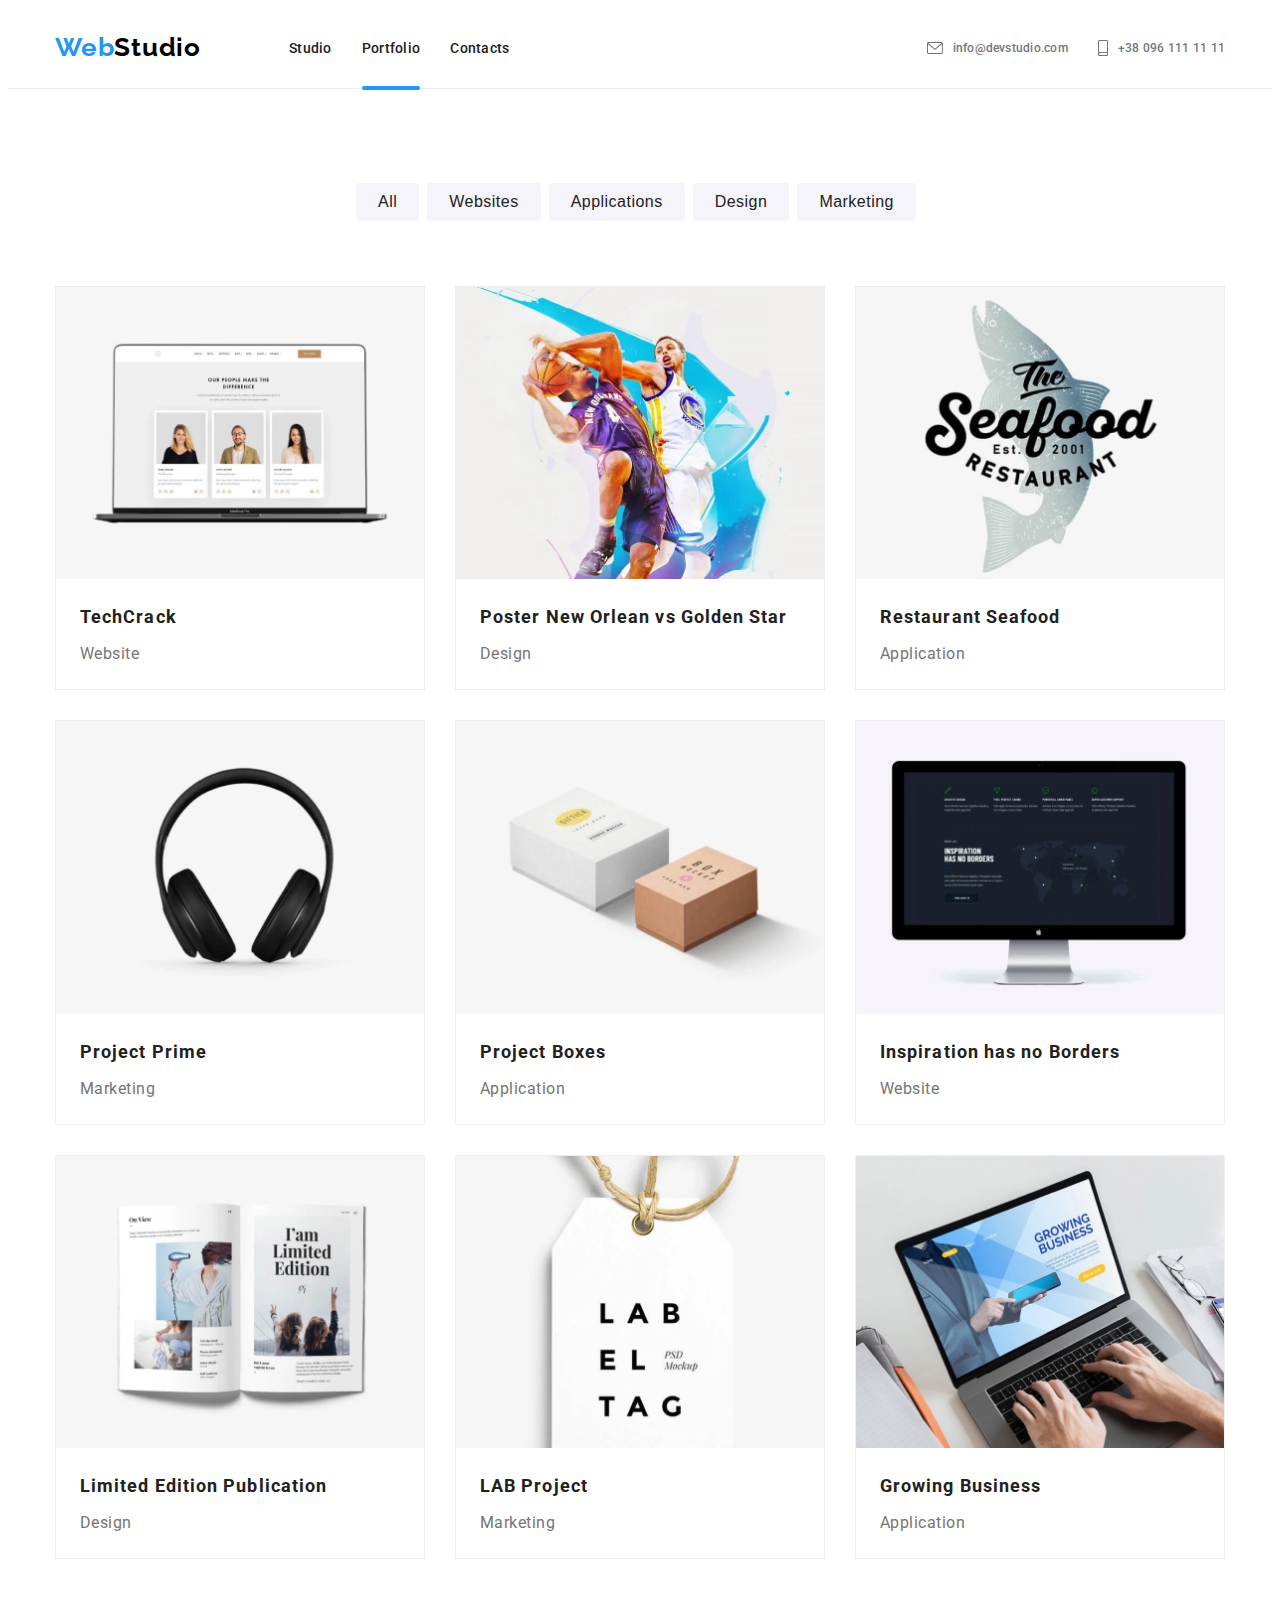
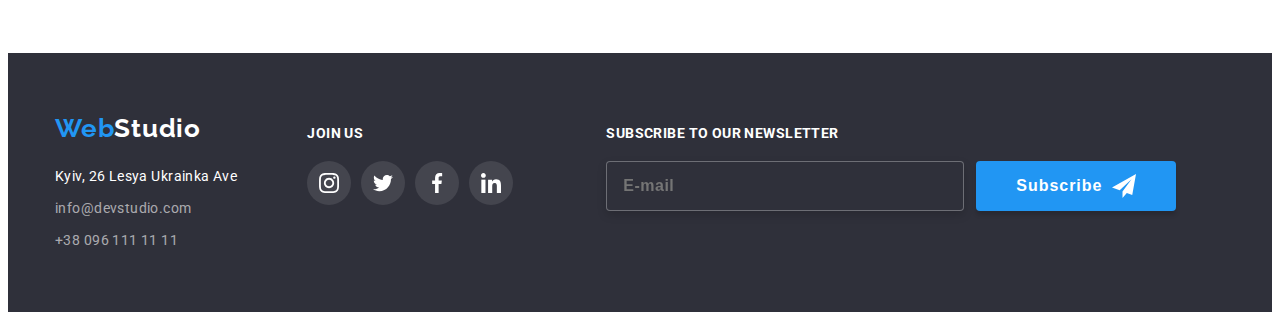
==== commit a8a69f9b: "en" ====
--- a/portfolio.html
+++ b/portfolio.html
@@ -1,5 +1,5 @@
 <!DOCTYPE html>
-<html lang="ru">
+<html lang="en">
 
 <head>
     <meta charset="UTF-8">
@@ -8,7 +8,8 @@
     <title>Portfolio</title>
     <link rel="preconnect" href="https://fonts.googleapis.com">
     <link rel="preconnect" href="https://fonts.gstatic.com" crossorigin>
-    <link href="https://fonts.googleapis.com/css2?family=Raleway:wght@700&family=Roboto:wght@400;500;700;900&display=swap"
+    <link
+        href="https://fonts.googleapis.com/css2?family=Raleway:wght@700&family=Roboto:wght@400;500;700;900&display=swap"
         rel="stylesheet">
     <link rel="stylesheet" href="https://cdnjs.cloudflare.com/ajax/libs/modern-normalize/1.0.0/modern-normalize.min.css"
         integrity="sha512-ISS7cAi1PEhQ8jnbJpJZMd29NlhNj4AWYyLOSp2CE/CsHxTCu+r+t0D2yoJudVrd0/8fTVPUVDzY5Tvli75u/g=="
@@ -22,18 +23,17 @@
         <div class="header-nav container">
             <nav class="nav">
                 <a href="./index.html" class="logo logo_theme_light">
-                    <span class="logo__accent">
-                        Web</span>Studio
+                    <span class="logo__accent">Web</span>Studio
                 </a>
                 <ul class="nav__list list">
                     <li class="nav__item">
-                        <a href="./index.html" class="nav__link">Студия</a>
+                        <a href="./index.html" class="nav__link">Studio</a>
                     </li>
                     <li class="nav__item">
-                        <a href="./portfolio.html" class="nav__link current">Портфолио</a>
+                        <a href="./portfolio.html" class="nav__link current">Portfolio</a>
                     </li>
                     <li class="nav__item">
-                        <a href="#contact" class="nav__link">Контакты</a>
+                        <a href="#contact" class="nav__link">Contacts</a>
                     </li>
                 </ul>
             </nav>
@@ -69,13 +69,13 @@
             </button>
             <ul class="mobile-menu__list">
                 <li class="mobile-menu__item">
-                    <a href="./index.html" class="mobile-menu__link">Студия</a>
+                    <a href="./index.html" class="mobile-menu__link">Studio</a>
                 </li>
                 <li class="mobile-menu__item">
-                    <a href="./portfolio.html" class="mobile-menu__link">Портфолио</a>
+                    <a href="./portfolio.html" class="mobile-menu__link">Portfolio</a>
                 </li>
                 <li class="mobile-menu__item">
-                    <a href="#contact" class="mobile-menu__link">Контакты</a>
+                    <a href="#contact" class="mobile-menu__link">Contacts</a>
                 </li>
             </ul>
             <ul class="mobile-contact__list">
@@ -113,326 +113,331 @@
                                     class="mobile-social__link">
                                     <svg class="mobile-social__icon">
                                         <use href="./images/sprite.svg#icon-facebook"></use>
-                                    </svg> </a>
+                                    </svg>
+                                </a>
                             </li>
                             <li class="mobile-social__item">
                                 <a href="https://linkedin.com/" target="_blank" rel="noreferrer noopener"
                                     class="mobile-social__link">
                                     <svg class="mobile-social__icon">
                                         <use href="./images/sprite.svg#icon-linkedin"></use>
-                                    </svg> </a>
+                                    </svg>
+                                </a>
                             </li>
                         </ul>
                     </div>
                 </li>
             </ul>
-    
         </div>
     </header>
+
     <main>
         <section class="portfolio-button section">
             <div class="button container">
-                <h1 class="visually-hidden">Button</h1>
+                <h3 class="visually-hidden">Button</h3>
                 <ul class="button__list">
                     <li class="button__item">
-                        <button type="button" class="button__btn">Все</button>
+                        <button type="button" class="button__btn all-btn">All</button>
                     </li>
                     <li class="button__item">
-                        <button type="button" class="button__btn">Веб-сайты</button>
+                        <button type="button" class="button__btn site-btn">Websites</button>
                     </li>
                     <li class="button__item">
-                        <button type="button" class="button__btn">Приложения</button>
+                        <button type="button" class="button__btn application-btn">Applications</button>
                     </li>
                     <li class="button__item">
-                        <button type="button" class="button__btn">Дизайн</button>
+                        <button type="button" class="button__btn design-btn">Design</button>
                     </li>
                     <li class="button__item">
-                        <button type="button" class="button__btn">Маркетинг</button>
+                        <button type="button" class="button__btn marketing-btn">Marketing</button>
                     </li>
                 </ul>
             </div>
         </section>
 
         <section class="samples-work section">
-           <div class="samples container">
-            <h1 class="visually-hidden">samples</h1>
-            <ul class="samples__list">
-                <li class="samples__item site">
+            <div class="samples container">
+                <h1 class="visually-hidden">Samples</h1>
+                <ul class="samples__list">
+                    <li class="samples__item site">
+                        <div class="samples__wrapper">
+                            <picture>
+                                <source srcset="./images/desktop/samples-1.webp 1x, ./images/desktop/samples-1@2x.webp 2x"
+                                    media="(min-width: 1200px)" type="image/webp">
+                                <source srcset="./images/desktop/samples-1.jpg 1x, ./images/desktop/samples-1@2x.jpg 2x"
+                                    media="(min-width: 1200px)">
+                                <source srcset="./images/tablet/samples-1.webp 1x, ./images/tablet/samples-1@2x.webp 2x"
+                                    media="(min-width: 768px)" type="image/webp">
+                                <source srcset="./images/tablet/samples-1.jpg 1x, ./images/tablet/samples-1@2x.jpg 2x"
+                                    media="(min-width: 768px)">
+                                <source srcset="./images/mobile/samples-1.webp 1x, ./images/mobile/samples-1@2x.webp 2x"
+                                    type="image/webp">
+                                <img srcset="./images/mobile/samples-1.jpg 1x, ./images/mobile/samples-1@2x.jpg 2x"
+                                    src="./images/mobile/samples-1.jpg" alt="" class="">
+                            </picture>
+                            <p class="samples__label">The resource offers comprehensive offers with different levels of
+                                functionality and services. All this will allow visitors to obtain comprehensive information
+                                about the company or individual.</p>
+                        </div>
+                        <h2 class="samples__subtitle">TechCrack</h2>
+                        <p class="samples__text">Website</p>
+                    </li>
+                    <li class="samples__item design">
+                        <div class="samples__wrapper">
+                            <picture>
+                                <source srcset="./images/desktop/samples-2.webp 1x, ./images/desktop/samples-2@2x.webp 2x"
+                                    media="(min-width: 1200px)" type="image/webp">
+                                <source srcset="./images/desktop/samples-2.jpg 1x, ./images/desktop/samples-2@2x.jpg 2x"
+                                    media="(min-width: 1200px)">
+                                <source srcset="./images/tablet/samples-2.webp 1x, ./images/tablet/samples-2@2x.webp 2x"
+                                    media="(min-width: 768px)" type="image/webp">
+                                <source srcset="./images/tablet/samples-2.jpg 1x, ./images/tablet/samples-2@2x.jpg 2x"
+                                    media="(min-width: 768px)">
+                                <source srcset="./images/mobile/samples-2.webp 1x, ./images/mobile/samples-2@2x.webp 2x"
+                                    type="image/webp">
+                                <img srcset="./images/mobile/samples-2.jpg 1x, ./images/mobile/samples-2@2x.jpg 2x"
+                                    src="./images/mobile/samples-2.jpg" alt="" class="">
+                            </picture>
+                            <p class="samples__label">The resource offers comprehensive offers with different levels of
+                                functionality and services. All this will allow visitors to obtain comprehensive information
+                                about the company or individual.</p>
+                        </div>
+                        <h2 class="samples__subtitle">Poster New Orlean vs Golden Star</h2>
+                        <p class="samples__text">Design</p>
+                    </li>
+                    <li class="samples__item application">
+                        <div class="samples__wrapper">
+                            <picture>
+                                <source srcset="./images/desktop/samples-3.webp 1x, ./images/desktop/samples-3@2x.webp 2x"
+                                    media="(min-width: 1200px)" type="image/webp">
+                                <source srcset="./images/desktop/samples-3.jpg 1x, ./images/desktop/samples-3@2x.jpg 2x"
+                                    media="(min-width: 1200px)">
+                                <source srcset="./images/tablet/samples-3.webp 1x, ./images/tablet/samples-3@2x.webp 2x"
+                                    media="(min-width: 768px)" type="image/webp">
+                                <source srcset="./images/tablet/samples-3.jpg 1x, ./images/tablet/samples-3@2x.jpg 2x"
+                                    media="(min-width: 768px)">
+                                <source srcset="./images/mobile/samples-3.webp 1x, ./images/mobile/samples-3@2x.webp 2x"
+                                    type="image/webp">
+                                <img srcset="./images/mobile/samples-3.jpg 1x, ./images/mobile/samples-3@2x.jpg 2x"
+                                    src="./images/mobile/samples-3.jpg" alt="" class="">
+                            </picture>
+                            <p class="samples__label">The resource offers comprehensive offers with different levels of
+                                functionality and services. All this will allow visitors to obtain comprehensive information
+                                about the company or individual.</p>
+                        </div>
+                        <h2 class="samples__subtitle">Restaurant Seafood</h2>
+                        <p class="samples__text">Application</p>
+                    </li>
+                    <li class="samples__item marketing">
                     <div class="samples__wrapper">
                         <picture>
-                            <source srcset="./images/desktop/samples-1.webp 1x, ./images/desktop/samples-1@2x.webp 2x" media="(min-width: 1200px)"
-                                type="image/webp">
-                            <source srcset="./images/desktop/samples-1.jpg 1x, ./images/desktop/samples-1@2x.jpg 2x" media="(min-width: 1200px)">
-                            <source srcset="./images/tablet/samples-1.webp 1x, ./images/tablet/samples-1@2x.webp 2x" media="(min-width: 768px)"
-                                type="image/webp">
-                            <source srcset="./images/tablet/samples-1.jpg 1x, ./images/tablet/samples-1@2x.jpg 2x" media="(min-width: 768px)">
-                            <source srcset="./images/mobile/samples-1.webp 1x, ./images/mobile/samples-1@2x.webp 2x" type="image/webp">
-                            <img srcset="./images/mobile/samples-1.jpg 1x, ./images/mobile/samples-1@2x.jpg 2x" src="./images/mobile/samples-1.jpg"
-                                alt="" class="">
-                        </picture>
-                        <p class="samples__label">Ресурс предлагает комплексные предложения с разным уровнем функционала и
-                            сервисов. Все
-                            это позволит посетителю получить
-                            исчерпывающие сведения <br>о компании или частном лице.</p>
-                    </div>
-                    <h2 class="samples__subtitle">Технокряк</h2>
-                    <p class="samples__text">Веб-сайт</p>
-                </li>
-                <li class="samples__item design">
-                    <div class="samples__wrapper">
-                        <picture>
-                            <source srcset="./images/desktop/samples-2.webp 1x, ./images/desktop/samples-2@2x.webp 2x" media="(min-width: 1200px)"
-                                type="image/webp">
-                            <source srcset="./images/desktop/samples-2.jpg 1x, ./images/desktop/samples-2@2x.jpg 2x"
-                                media="(min-width: 1200px)">
-                                <source srcset="./images/tablet/samples-2.webp 1x, ./images/tablet/samples-2@2x.webp 2x" media="(min-width: 768px)"
-                                    type="image/webp">
-                            <source srcset="./images/tablet/samples-2.jpg 1x, ./images/tablet/samples-2@2x.jpg 2x" media="(min-width: 768px)">
-                            <source srcset="./images/mobile/samples-2.webp 1x, ./images/mobile/samples-2@2x.webp 2x" type="image/webp">
-                            <img srcset="./images/mobile/samples-2.jpg 1x, ./images/mobile/samples-2@2x.jpg 2x"
-                                src="./images/mobile/samples-2.jpg" alt="" class="">
-                        </picture>
-                        <p class="samples__label">Ресурс предлагает комплексные предложения с разным уровнем функционала и
-                            сервисов. Все
-                            это позволит посетителю получить
-                            исчерпывающие сведения <br>о компании или частном лице.</p>
-                    </div>
-                    <h2 class="samples__subtitle">Постер New Orlean vs Golden Star</h2>
-                    <p class="samples__text">Дизайн</p>
-                </li>
-                <li class="samples__item application">
-                    <div class="samples__wrapper">
-                        <picture>
-                            <source srcset="./images/desktop/samples-3.webp 1x, ./images/desktop/samples-3@2x.webp 2x" media="(min-width: 1200px)"
-                                type="image/webp">
-                            <source srcset="./images/desktop/samples-3.jpg 1x, ./images/desktop/samples-3@2x.jpg 2x"
-                                media="(min-width: 1200px)">
-                                <source srcset="./images/tablet/samples-3.webp 1x, ./images/tablet/samples-3@2x.webp 2x" media="(min-width: 768px)"
-                                    type="image/webp">
-                            <source srcset="./images/tablet/samples-3.jpg 1x, ./images/tablet/samples-3@2x.jpg 2x" media="(min-width: 768px)">
-                            <source srcset="./images/mobile/samples-3.webp 1x, ./images/mobile/samples-3@2x.webp 2x" type="image/webp">
-                            <img srcset="./images/mobile/samples-3.jpg 1x, ./images/mobile/samples-3@2x.jpg 2x"
-                                src="./images/mobile/samples-3.jpg" alt="" class="">
-                        </picture>
-                        <p class="samples__label">Ресурс предлагает комплексные предложения с разным уровнем функционала и
-                            сервисов. Все
-                            это позволит посетителю получить
-                            исчерпывающие сведения <br>о компании или частном лице.</p>
-                    </div>
-                    <h2 class="samples__subtitle">Ресторан Seafood</h2>
-                    <p class="samples__text">Приложение</p>
-                </li>
-                <li class="samples__item marketing">
-                    <div class="samples__wrapper">
-                        <picture>
-                            <source srcset="./images/desktop/samples-4.webp 1x, ./images/desktop/samples-4@2x.webp 2x" media="(min-width: 1200px)"
-                                type="image/webp">
+                            <source srcset="./images/desktop/samples-4.webp 1x, ./images/desktop/samples-4@2x.webp 2x"
+                                media="(min-width: 1200px)" type="image/webp">
                             <source srcset="./images/desktop/samples-4.jpg 1x, ./images/desktop/samples-4@2x.jpg 2x"
                                 media="(min-width: 1200px)">
-                                <source srcset="./images/tablet/samples-4.webp 1x, ./images/tablet/samples-4@2x.webp 2x" media="(min-width: 768px)"
-                                    type="image/webp">
-                            <source srcset="./images/tablet/samples-4.jpg 1x, ./images/tablet/samples-4@2x.jpg 2x" media="(min-width: 768px)">
+                            <source srcset="./images/tablet/samples-4.webp 1x, ./images/tablet/samples-4@2x.webp 2x"
+                                media="(min-width: 768px)" type="image/webp">
+                            <source srcset="./images/tablet/samples-4.jpg 1x, ./images/tablet/samples-4@2x.jpg 2x"
+                                media="(min-width: 768px)">
                             <source srcset="./images/mobile/samples-4.webp 1x, ./images/mobile/samples-4@2x.webp 2x" type="image/webp">
                             <img srcset="./images/mobile/samples-4.jpg 1x, ./images/mobile/samples-4@2x.jpg 2x"
                                 src="./images/mobile/samples-4.jpg" alt="" class="">
                         </picture>
-                        <p class="samples__label">Ресурс предлагает комплексные предложения с разным уровнем функционала и
-                            сервисов. Все
-                            это позволит посетителю получить
-                            исчерпывающие сведения <br>о компании или частном лице.</p>
+                        <p class="samples__label">The resource offers comprehensive offers with different levels of functionality and
+                            services. All of this will allow visitors to obtain comprehensive information about the company or individual.
+                        </p>
                     </div>
-                    <h2 class="samples__subtitle">Проект Prime</h2>
-                    <p class="samples__text">Маркетинг</p>
-                </li>
-                <li class="samples__item application">
-                    <div class="samples__wrapper">
-                        <picture>
-                            <source srcset="./images/desktop/samples-5.webp 1x, ./images/desktop/samples-5@2x.webp 2x" media="(min-width: 1200px)"
-                                type="image/webp">
-                            <source srcset="./images/desktop/samples-5.jpg 1x, ./images/desktop/samples-5@2x.jpg 2x"
-                                media="(min-width: 1200px)">
-                                <source srcset="./images/tablet/samples-5.webp 1x, ./images/tablet/samples-5@2x.webp 2x" media="(min-width: 768px)"
-                                    type="image/webp">
-                            <source srcset="./images/tablet/samples-5.jpg 1x, ./images/tablet/samples-5@2x.jpg 2x" media="(min-width: 768px)">
-                            <source srcset="./images/mobile/samples-5.webp 1x, ./images/mobile/samples-5@2x.webp 2x" type="image/webp">
-                            <img srcset="./images/mobile/samples-5.jpg 1x, ./images/mobile/samples-5@2x.jpg 2x"
-                                src="./images/mobile/samples-5.jpg" alt="" class="">
-                        </picture>
-                        <p class="samples__label">Ресурс предлагает комплексные предложения с разным уровнем функционала и
-                            сервисов. Все
-                            это позволит посетителю получить
-                            исчерпывающие сведения <br>о компании или частном лице.</p>
+                    <h2 class="samples__subtitle">Project Prime</h2>
+                    <p class="samples__text">Marketing</p>
+                    </li>
+                    <li class="samples__item application">
+                        <div class="samples__wrapper">
+                            <picture>
+                                <source srcset="./images/desktop/samples-5.webp 1x, ./images/desktop/samples-5@2x.webp 2x"
+                                    media="(min-width: 1200px)" type="image/webp">
+                                <source srcset="./images/desktop/samples-5.jpg 1x, ./images/desktop/samples-5@2x.jpg 2x"
+                                    media="(min-width: 1200px)">
+                                <source srcset="./images/tablet/samples-5.webp 1x, ./images/tablet/samples-5@2x.webp 2x"
+                                    media="(min-width: 768px)" type="image/webp">
+                                <source srcset="./images/tablet/samples-5.jpg 1x, ./images/tablet/samples-5@2x.jpg 2x"
+                                    media="(min-width: 768px)">
+                                <source srcset="./images/mobile/samples-5.webp 1x, ./images/mobile/samples-5@2x.webp 2x" type="image/webp">
+                                <img srcset="./images/mobile/samples-5.jpg 1x, ./images/mobile/samples-5@2x.jpg 2x"
+                                    src="./images/mobile/samples-5.jpg" alt="" class="">
+                            </picture>
+                            <p class="samples__label">The resource offers comprehensive offers with different levels of functionality and
+                                services. All of this will allow visitors to obtain comprehensive information about the company or
+                                individual.</p>
+                        </div>
+                        <h2 class="samples__subtitle">Project Boxes</h2>
+                        <p class="samples__text">Application</p>
+                    </li>
+                    <li class="samples__item site">
+                        <div class="samples__wrapper">
+                            <picture>
+                                <source srcset="./images/desktop/samples-6.webp 1x, ./images/desktop/samples-6@2x.webp 2x"
+                                    media="(min-width: 1200px)" type="image/webp">
+                                <source srcset="./images/desktop/samples-6.jpg 1x, ./images/desktop/samples-6@2x.jpg 2x"
+                                    media="(min-width: 1200px)">
+                                <source srcset="./images/tablet/samples-6.webp 1x, ./images/tablet/samples-6@2x.webp 2x"
+                                    media="(min-width: 768px)" type="image/webp">
+                                <source srcset="./images/tablet/samples-6.jpg 1x, ./images/tablet/samples-6@2x.jpg 2x"
+                                    media="(min-width: 768px)">
+                                <source srcset="./images/mobile/samples-6.webp 1x, ./images/mobile/samples-6@2x.webp 2x" type="image/webp">
+                                <img srcset="./images/mobile/samples-6.jpg 1x, ./images/mobile/samples-6@2x.jpg 2x"
+                                    src="./images/mobile/samples-6.jpg" alt="" class="">
+                            </picture>
+                            <p class="samples__label">The resource offers comprehensive offers with different levels of functionality and
+                                services. All of this will allow visitors to obtain comprehensive information about the company or
+                                individual.</p>
+                        </div>
+                        <h2 class="samples__subtitle">Inspiration has no Borders</h2>
+                        <p class="samples__text">Website</p>
+                    </li>
+                    <li class="samples__item design">
+                        <div class="samples__wrapper">
+                            <picture>
+                                <source srcset="./images/desktop/samples-7.webp 1x, ./images/desktop/samples-7@2x.webp 2x"
+                                    media="(min-width: 1200px)" type="image/webp">
+                                <source srcset="./images/desktop/samples-7.jpg 1x, ./images/desktop/samples-7@2x.jpg 2x"
+                                    media="(min-width: 1200px)">
+                                <source srcset="./images/tablet/samples-7.webp 1x, ./images/tablet/samples-7@2x.webp 2x"
+                                    media="(min-width: 768px)" type="image/webp">
+                                <source srcset="./images/tablet/samples-7.jpg 1x, ./images/tablet/samples-7@2x.jpg 2x"
+                                    media="(min-width: 768px)">
+                                <source srcset="./images/mobile/samples-7.webp 1x, ./images/mobile/samples-7@2x.webp 2x" type="image/webp">
+                                <img srcset="./images/mobile/samples-7.jpg 1x, ./images/mobile/samples-7@2x.jpg 2x"
+                                    src="./images/mobile/samples-7.jpg" alt="" class="">
+                            </picture>
+                            <p class="samples__label">The resource offers comprehensive offers with different levels of functionality and
+                                services. All of this will allow visitors to obtain comprehensive information about the company or
+                                individual.</p>
+                        </div>
+                        <h2 class="samples__subtitle">Limited Edition Publication</h2>
+                        <p class="samples__text">Design</p>
+                    </li>
+                    <li class="samples__item marketing">
+                        <div class="samples__wrapper">
+                            <picture>
+                                <source srcset="./images/desktop/samples-8.webp 1x, ./images/desktop/samples-8@2x.webp 2x"
+                                    media="(min-width: 1200px)" type="image/webp">
+                                <source srcset="./images/desktop/samples-8.jpg 1x, ./images/desktop/samples-8@2x.jpg 2x"
+                                    media="(min-width: 1200px)">
+                                <source srcset="./images/tablet/samples-8.webp 1x, ./images/tablet/samples-8@2x.webp 2x"
+                                    media="(min-width: 768px)" type="image/webp">
+                                <source srcset="./images/tablet/samples-8.jpg 1x, ./images/tablet/samples-8@2x.jpg 2x"
+                                    media="(min-width: 768px)">
+                                <source srcset="./images/mobile/samples-8.webp 1x, ./images/mobile/samples-8@2x.webp 2x" type="image/webp">
+                                <img srcset="./images/mobile/samples-8.jpg 1x, ./images/mobile/samples-8@2x.jpg 2x"
+                                    src="./images/mobile/samples-8.jpg" alt="" class="">
+                            </picture>
+                            <p class="samples__label">The resource offers comprehensive offers with different levels of functionality and
+                                services. All of this will allow visitors to obtain comprehensive information about the company or
+                                individual.</p>
+                        </div>
+                        <h2 class="samples__subtitle">LAB Project</h2>
+                        <p class="samples__text">Marketing</p>
+                    </li>
+                    <li class="samples__item application">
+                        <div class="samples__wrapper">
+                            <picture>
+                                <source srcset="./images/desktop/samples-9.webp 1x, ./images/desktop/samples-9@2x.webp 2x"
+                                    media="(min-width: 1200px)" type="image/webp">
+                                <source srcset="./images/desktop/samples-9.jpg 1x, ./images/desktop/samples-9@2x.jpg 2x"
+                                    media="(min-width: 1200px)">
+                                <source srcset="./images/tablet/samples-9.webp 1x, ./images/tablet/samples-9@2x.webp 2x"
+                                    media="(min-width: 768px)" type="image/webp">
+                                <source srcset="./images/tablet/samples-9.jpg 1x, ./images/tablet/samples-9@2x.jpg 2x"
+                                    media="(min-width: 768px)">
+                                <source srcset="./images/mobile/samples-9.webp 1x, ./images/mobile/samples-9@2x.webp 2x" type="image/webp">
+                                <img srcset="./images/mobile/samples-9.jpg 1x, ./images/mobile/samples-9@2x.jpg 2x"
+                                    src="./images/mobile/samples-9.jpg" alt="" class="">
+                            </picture>
+                            <p class="samples__label">The resource offers comprehensive offers with different levels of functionality and
+                                services. All of this will allow visitors to obtain comprehensive information about the company or
+                                individual.</p>
+                        </div>
+                        <h2 class="samples__subtitle">Growing Business</h2>
+                        <p class="samples__text">Application</p>
+                    </li>
+                </ul>
+            </div>
+        </section>
+        </main>
+        <footer class="footer section">
+            <div class="footer-wrapper container">
+                <div class="footer-contacts-wrapper">
+                    <div class="footer-contacts">
+                        <a href="./index.html" class="logo logo_theme_dark">
+                            <span class="logo__accent">Web</span>Studio
+                        </a>
+                        <address class="address">
+                            <ul class="footer-contacts__list" id="contact">
+                                <li class="footer-contacts__item">
+                                    Kyiv, 26 Lesya Ukrainka Ave
+                                </li>
+                                <li class="footer-contacts__item">
+                                    <a href="mailto:info@devstudio.com" class="footer-contacts__link">info@devstudio.com</a>
+                                </li>
+                                <li class="footer-contacts__item">
+                                    <a href="tel:+380961111111" class="footer-contacts__link">+38 096 111 11 11</a>
+                                </li>
+                            </ul>
+                        </address>
                     </div>
-                    <h2 class="samples__subtitle">Проект Boxes</h2>
-                    <p class="samples__text">Приложение</p>
-                </li>
-                <li class="samples__item site">
-                    <div class="samples__wrapper">
-                        <picture>
-                            <source srcset="./images/desktop/samples-6.webp 1x, ./images/desktop/samples-6@2x.webp 2x" media="(min-width: 1200px)"
-                                type="image/webp">
-                            <source srcset="./images/desktop/samples-6.jpg 1x, ./images/desktop/samples-6@2x.jpg 2x"
-                                media="(min-width: 1200px)">
-                                <source srcset="./images/tablet/samples-6.webp 1x, ./images/tablet/samples-6@2x.webp 2x" media="(min-width: 768px)"
-                                    type="image/webp">
-                            <source srcset="./images/tablet/samples-6.jpg 1x, ./images/tablet/samples-6@2x.jpg 2x" media="(min-width: 768px)">
-                            <source srcset="./images/mobile/samples-6.webp 1x, ./images/mobile/samples-6@2x.webp 2x" type="image/webp">
-                            <img srcset="./images/mobile/samples-6.jpg 1x, ./images/mobile/samples-6@2x.jpg 2x"
-                                src="./images/mobile/samples-6.jpg" alt="" class="">
-                        </picture>
-                        <p class="samples__label">Ресурс предлагает комплексные предложения с разным уровнем функционала и
-                            сервисов. Все
-                            это позволит посетителю получить
-                            исчерпывающие сведения <br>о компании или частном лице.</p>
-                    </div>
-                    <h2 class="samples__subtitle">Inspiration has no Borders</h2>
-                    <p class="samples__text">Веб-сайт</p>
-                </li>
-                <li class="samples__item design">
-                    <div class="samples__wrapper">
-                        <picture>
-                            <source srcset="./images/desktop/samples-7.webp 1x, ./images/desktop/samples-7@2x.webp 2x" media="(min-width: 1200px)"
-                                type="image/webp">
-                            <source srcset="./images/desktop/samples-7.jpg 1x, ./images/desktop/samples-7@2x.jpg 2x"
-                                media="(min-width: 1200px)">
-                                <source srcset="./images/tablet/samples-7.webp 1x, ./images/tablet/samples-7@2x.webp 2x" media="(min-width: 768px)"
-                                    type="image/webp">
-                            <source srcset="./images/tablet/samples-7.jpg 1x, ./images/tablet/samples-7@2x.jpg 2x" media="(min-width: 768px)">
-                            <source srcset="./images/mobile/samples-7.webp 1x, ./images/mobile/samples-7@2x.webp 2x" type="image/webp">
-                            <img srcset="./images/mobile/samples-7.jpg 1x, ./images/mobile/samples-7@2x.jpg 2x"
-                                src="./images/mobile/samples-7.jpg" alt="" class="">
-                        </picture>
-                        <p class="samples__label">Ресурс предлагает комплексные предложения с разным уровнем функционала и
-                            сервисов. Все
-                            это позволит посетителю получить
-                            исчерпывающие сведения <br>о компании или частном лице.</p>
-                    </div>
-                    <h2 class="samples__subtitle">Издание Limited Edition</h2>
-                    <p class="samples__text">Дизайн</p>
-                </li>
-                <li class="samples__item marketing">
-                    <div class="samples__wrapper">
-                        <picture>
-                            <source srcset="./images/desktop/samples-8.webp 1x, ./images/desktop/samples-8@2x.webp 2x" media="(min-width: 1200px)"
-                                type="image/webp">
-                            <source srcset="./images/desktop/samples-8.jpg 1x, ./images/desktop/samples-8@2x.jpg 2x"
-                                media="(min-width: 1200px)">
-                                <source srcset="./images/tablet/samples-8.webp 1x, ./images/tablet/samples-8@2x.webp 2x" media="(min-width: 768px)"
-                                    type="image/webp">
-                            <source srcset="./images/tablet/samples-8.jpg 1x, ./images/tablet/samples-8@2x.jpg 2x" media="(min-width: 768px)">
-                            <source srcset="./images/mobile/samples-8.webp 1x, ./images/mobile/samples-8@2x.webp 2x" type="image/webp">
-                            <img srcset="./images/mobile/samples-8.jpg 1x, ./images/mobile/samples-8@2x.jpg 2x"
-                                src="./images/mobile/samples-8.jpg" alt="" class="">
-                        </picture>
-                        <p class="samples__label">Ресурс предлагает комплексные предложения с разным уровнем функционала и
-                            сервисов. Все
-                            это позволит посетителю получить
-                            исчерпывающие сведения <br>о компании или частном лице.</p>
-                    </div>
-                    <h2 class="samples__subtitle">Проект LAB</h2>
-                    <p class="samples__text">Маркетинг</p>
-                </li>
-                <li class="samples__item application">
-                    <div class="samples__wrapper">
-                        <picture>
-                            <source srcset="./images/desktop/samples-9.webp 1x, ./images/desktop/samples-9@2x.webp 2x" media="(min-width: 1200px)"
-                                type="image/webp">
-                            <source srcset="./images/desktop/samples-9.jpg 1x, ./images/desktop/samples-9@2x.jpg 2x"
-                                media="(min-width: 1200px)">
-                                <source srcset="./images/tablet/samples-9.webp 1x, ./images/tablet/samples-9@2x.webp 2x" media="(min-width: 768px)"
-                                    type="image/webp">
-                            <source srcset="./images/tablet/samples-9.jpg 1x, ./images/tablet/samples-9@2x.jpg 2x" media="(min-width: 768px)">
-                            <source srcset="./images/mobile/samples-9.webp 1x, ./images/mobile/samples-9@2x.webp 2x" type="image/webp">
-                            <img srcset="./images/mobile/samples-9.jpg 1x, ./images/mobile/samples-9@2x.jpg 2x"
-                                src="./images/mobile/samples-9.jpg" alt="" class="">
-                        </picture>
-                        <p class="samples__label">Ресурс предлагает комплексные предложения с разным уровнем функционала и
-                            сервисов. Все
-                            это позволит посетителю получить
-                            исчерпывающие сведения <br>о компании или частном лице.</p>
-                    </div>
-                    <h2 class="samples__subtitle">Growing Business</h2>
-                    <p class="samples__text">Приложение</p>
-                </li>
-            </ul>
-           </div>
-        </section>
-    </main>
-    <footer class="footer section">
-        <div class="footer-wrapper container">
-            <div class="footer-contacts-wrapper">
-                <div class="footer-contacts">
-                    <a href="./index.html" class="logo logo_theme_dark">
-                        <span class="logo__accent">Web</span>Studio
-                    </a>
-                    <address class="address">
-                        <ul class="footer-contacts__list" id="contact">
-                            <li class="footer-contacts__item">
-                                г. Киев, пр-т Леси Украинки, 26
-                            </li>
-                            <li class="footer-contacts__item">
-                                <a href="mailto:info@devstudio.com" class="footer-contacts__link">info@devstudio.com</a>
-                            </li>
-                            <li class="footer-contacts__item">
-                                <a href="tel:+380961111111" class="footer-contacts__link">+38 096 111 11 11</a>
-                            </li>
-                        </ul>
-                    </address>
-                </div>
-                <div class="footer-social-link">
-                    <h3 class="footer-social-link__title">присоединяйтесь</h3>
-                    <div class="footer-social">
-                        <ul class="footer-social__list">
-                            <li class="footer-social__item">
-                                <a href="https://www.instagram.com/" target="_blank" rel="noreferrer noopener"
-                                    class="footer-social__link">
-                                    <svg class="footer-social__icon">
-                                        <use href="./images/sprite.svg#icon-instagram"></use>
-                                    </svg>
-                                </a>
-                            </li>
-                            <li class="footer-social__item">
-                                <a href="https://twitter.com/" target="_blank" rel="noreferrer noopener"
-                                    class="footer-social__link">
-                                    <svg class="footer-social__icon">
-                                        <use href="./images/sprite.svg#icon-twitter"></use>
-                                    </svg>
-                                </a>
-                            </li>
-                            <li class="footer-social__item">
-                                <a href="https://www.facebook.com/" target="_blank" rel="noreferrer noopener"
-                                    class="footer-social__link">
-                                    <svg class="footer-social__icon">
-                                        <use href="./images/sprite.svg#icon-facebook"></use>
-                                    </svg> </a>
-                            </li>
-                            <li class="footer-social__item">
-                                <a href="https://linkedin.com/" target="_blank" rel="noreferrer noopener"
-                                    class="footer-social__link">
-                                    <svg class="footer-social__icon">
-                                        <use href="./images/sprite.svg#icon-linkedin"></use>
-                                    </svg> </a>
-                            </li>
-                        </ul>
+                    <div class="footer-social-link">
+                        <h3 class="footer-social-link__title">Join Us</h3>
+                        <div class="footer-social">
+                            <ul class="footer-social__list">
+                                <li class="footer-social__item">
+                                    <a href="https://www.instagram.com/" target="_blank" rel="noreferrer noopener"
+                                        class="footer-social__link">
+                                        <svg class="footer-social__icon">
+                                            <use href="./images/sprite.svg#icon-instagram"></use>
+                                        </svg>
+                                    </a>
+                                </li>
+                                <li class="footer-social__item">
+                                    <a href="https://twitter.com/" target="_blank" rel="noreferrer noopener"
+                                        class="footer-social__link">
+                                        <svg class="footer-social__icon">
+                                            <use href="./images/sprite.svg#icon-twitter"></use>
+                                        </svg>
+                                    </a>
+                                </li>
+                                <li class="footer-social__item">
+                                    <a href="https://www.facebook.com/" target="_blank" rel="noreferrer noopener"
+                                        class="footer-social__link">
+                                        <svg class="footer-social__icon">
+                                            <use href="./images/sprite.svg#icon-facebook"></use>
+                                        </svg> </a>
+                                </li>
+                                <li class="footer-social__item">
+                                    <a href="https://linkedin.com/" target="_blank" rel="noreferrer noopener"
+                                        class="footer-social__link">
+                                        <svg class="footer-social__icon">
+                                            <use href="./images/sprite.svg#icon-linkedin"></use>
+                                        </svg> </a>
+                                </li>
+                            </ul>
+                        </div>
                     </div>
                 </div>
+                <div class="footer-subscribe">
+                    <form class="footer-subscribe__form">
+                        <h3 class="footer-subscribe__title">Subscribe to our Newsletter</h3>
+                        <div class="footer-subscribe__wrapper">
+                            <input type="email" name="email" class="footer-subscribe__input" placeholder="E-mail"
+                                id="user_email_sub" required>
+                            <button type="submit" class="footer-subscribe__button">Subscribe
+                                <svg class="footer-subscribe__icon">
+                                    <use href="./images/sprite.svg#icon-send"></use>
+                                </svg>
+                            </button>
+                        </div>
+                    </form>
+                </div>
             </div>
-            <div class="footer-subscribe">
-                <form class="footer-subscribe__form">
-                    <h3 class="footer-subscribe__title">Подпишитесь на рассылку</h3>
-                    <div class="footer-subscribe__wrapper">
-                        <input type="email" name="email" class="footer-subscribe__input" placeholder="E-mail"
-                            id="user_email_sub" required>
-                        <button type="submit" class="footer-subscribe__button">Подписаться
-                            <svg class="footer-subscribe__icon">
-                                <use href="./images/sprite.svg#icon-send"></use>
-                            </svg>
-                        </button>
-                    </div>
-                </form>
-            </div>
-        </div>
-    </footer>
-    
-</body>
+        </footer>
+    </body>
 </html>--- a/css/main.min.css
+++ b/css/main.min.css
@@ -1 +1 @@
-:root{--brand-color: #2196F3;--title-text-color: #212121;--primary-text-color: #757575;--secondary-text-color: #212121;--primary-bg-color: #ffffff;--logo-font-family: "Raleway";--primary-font-family: "Roboto";--transition-property: 300ms cubic-bezier(0.4, 0, 0.2, 1)}.visually-hidden{position:absolute !important;clip:rect(1px 1px 1px 1px);clip:rect(1px, 1px, 1px, 1px);padding:0 !important;border:0 !important;height:1px !important;width:1px !important;overflow:hidden}*,*::before,*::after{-webkit-box-sizing:border-box;box-sizing:border-box}body{background-color:var(--primary-bg-color);font-family:"Roboto",sans-serif;font-weight:400;font-size:14px;line-height:1.7142857143;letter-spacing:.03em}img{display:block;max-width:100%;height:auto}h1,h2,h3,h4,h5,h6,p{margin:0px;padding:0px;color:var(--primary-text-color)}a{text-decoration:none}ul{list-style:none;margin:0px;padding:0px}.list{list-style:none}.section{min-width:320px;margin:0 auto;padding:0;max-width:100%}.container{min-width:320px;margin:0 auto;padding-left:15px;padding-right:15px}@media screen and (min-width: 480px){.container{width:480px}}@media screen and (min-width: 768px){.container{width:768px}}@media screen and (min-width: 1200px){.container{width:1200px}}.logo{cursor:default;font-family:var(--logo-font-family);font-weight:700;font-size:24px;line-height:1.1666666667;letter-spacing:.03em;text-decoration:none}.logo_theme_light{color:#000}.logo_theme_dark{color:#fff}.logo__accent{color:var(--brand-color)}@media screen and (min-width: 1200px){.logo{font-weight:700;font-size:26px;line-height:1.1923076923;letter-spacing:.03em}}.backdrop{position:fixed;top:0;left:0;width:100%;height:100%;background-color:rgba(0,0,0,.4);z-index:5;-webkit-transition:all 400ms linear;transition:all 400ms linear}.backdrop-close{position:fixed;top:0;bottom:0;left:0;right:0}.modal{width:100%;max-width:450px;height:609px;padding:40px;position:absolute;top:50%;left:50%;-webkit-transform:translate(-50%, -50%);transform:translate(-50%, -50%);background:#fff;-webkit-box-shadow:0px 1px 3px rgba(0,0,0,.12),0px 1px 1px rgba(0,0,0,.14),0px 2px 1px rgba(0,0,0,.2);box-shadow:0px 1px 3px rgba(0,0,0,.12),0px 1px 1px rgba(0,0,0,.14),0px 2px 1px rgba(0,0,0,.2);border-radius:4px}@media screen and (min-width: 1200px){.modal{max-width:528px;height:581px}}.modal__button{display:-webkit-box;display:-ms-flexbox;display:flex;-webkit-box-pack:center;-ms-flex-pack:center;justify-content:center;-webkit-box-align:center;-ms-flex-align:center;align-items:center;position:absolute;top:8px;right:8px;width:30px;height:30px;border-radius:50%;background:#fff;border:1px solid rgba(0,0,0,.1);cursor:pointer}.backdrop-close{cursor:default}.is-hidden{opacity:0;visibility:hidden;pointer-events:none}.modal-form{display:-webkit-box;display:-ms-flexbox;display:flex;-webkit-box-orient:vertical;-webkit-box-direction:normal;-ms-flex-direction:column;flex-direction:column}.modal-form b{margin-bottom:12px;font-weight:700;font-size:20px;line-height:1.5;letter-spacing:.03em;text-align:center;color:var(--title-text-color)}.modal-form__icon{fill:#000;width:18px;height:18px;position:absolute;top:50%;left:15px;-webkit-transform:translateY(-50%);transform:translateY(-50%);-webkit-transition:fill 250ms linear;transition:fill 250ms linear}.contact-form{display:-webkit-box;display:-ms-flexbox;display:flex;-webkit-box-orient:vertical;-webkit-box-direction:normal;-ms-flex-direction:column;flex-direction:column}.contact-form__label{font-weight:400;font-size:12px;line-height:1.1666666667;letter-spacing:.01em;margin-bottom:10px;color:#757575}.contact-form__wrapper{display:block;position:relative;margin-top:4px}.contact-form__input{width:100%;height:40px;padding-left:42px;border:1px solid rgba(33,33,33,.2);border-radius:4px;-webkit-transition:border-color 250ms linear;transition:border-color 250ms linear;cursor:pointer}.contact-form__input::-webkit-input-placeholder{color:rgba(117,117,117,.5)}.contact-form__input::-moz-placeholder{color:rgba(117,117,117,.5)}.contact-form__input:-ms-input-placeholder{color:rgba(117,117,117,.5)}.contact-form__input::-ms-input-placeholder{color:rgba(117,117,117,.5)}.contact-form__input::placeholder{color:rgba(117,117,117,.5)}.contact-form__input:focus{outline:none;border-color:var(--brand-color)}.contact-form__input:focus+.modal-form__icon{fill:var(--brand-color)}.contact-form__massege{width:100%;height:120px;resize:none;margin-top:4px;padding:12px 16px;border:1px solid rgba(33,33,33,.2);border-radius:4px;-webkit-transition:border-color 250ms linear;transition:border-color 250ms linear}.contact-form__massege::-webkit-input-placeholder{color:rgba(117,117,117,.5)}.contact-form__massege::-moz-placeholder{color:rgba(117,117,117,.5)}.contact-form__massege:-ms-input-placeholder{color:rgba(117,117,117,.5)}.contact-form__massege::-ms-input-placeholder{color:rgba(117,117,117,.5)}.contact-form__massege::placeholder{color:rgba(117,117,117,.5)}.contact-form__massege:focus{outline:none;border-color:var(--brand-color)}.modal-form-checkbox{display:-webkit-box;display:-ms-flexbox;display:flex;-ms-flex-wrap:nowrap;flex-wrap:nowrap;-webkit-box-align:center;-ms-flex-align:center;align-items:center;text-align:center;font-weight:400;font-size:10px;line-height:1.2;letter-spacing:.01em;color:#757575;min-width:310px;cursor:pointer}@media screen and (min-width: 380px){.modal-form-checkbox{-webkit-box-pack:center;-ms-flex-pack:center;justify-content:center}}@media screen and (min-width: 768px){.modal-form-checkbox{font-weight:400;font-size:12px;line-height:1.1666666667;letter-spacing:.03em}}@media screen and (min-width: 1200px){.modal-form-checkbox{font-weight:400;font-size:14px;line-height:1.7142857143;letter-spacing:.03em}}.modal-form-checkbox:hover{color:var(--brand-color)}.modal-form-checkbox::before{content:"";display:inline-block;width:16px;height:16px;margin-right:8px;border:1px solid #000;border-radius:2px;cursor:pointer}.modal-form-term:checked+.modal-form-checkbox::before{background-image:url("../images/icon-check.svg");background-position:center;background-size:contain;background-color:var(--brand-color);border-color:var(--brand-color)}.modal-form-term:focus+.modal-form-checkbox::before,.modal-form-term:hover+.modal-form-checkbox::before{-webkit-box-shadow:0 0 2px var(--brand-color);box-shadow:0 0 2px var(--brand-color)}.term{color:var(--brand-color);position:relative;font-weight:400;font-size:10px;line-height:1.2;letter-spacing:.01em;text-decoration:underline}@media screen and (min-width: 768px){.term{font-weight:400;font-size:12px;line-height:1.1666666667;letter-spacing:.03em}}@media screen and (min-width: 1200px){.term{font-weight:400;font-size:14px;line-height:1.7142857143;letter-spacing:.03em}}.button-form{margin-top:31px;width:200px;height:50px;-ms-flex-item-align:center;align-self:center;cursor:pointer;background-color:#188ce8;-webkit-box-shadow:0px 4px 4px rgba(0,0,0,.15);box-shadow:0px 4px 4px rgba(0,0,0,.15);border-radius:4px;border:none;-webkit-box-shadow:0 4px #a5a5a5;box-shadow:0 4px #a5a5a5;font-weight:700;font-size:16px;line-height:1.875;letter-spacing:.06em;color:#fff;-webkit-transition:-webkit-transform var(--transition-property);transition:-webkit-transform var(--transition-property);transition:transform var(--transition-property);transition:transform var(--transition-property), -webkit-transform var(--transition-property);-webkit-transition:-webkit-box-shadow var(--transition-property);transition:-webkit-box-shadow var(--transition-property);transition:box-shadow var(--transition-property);transition:box-shadow var(--transition-property), -webkit-box-shadow var(--transition-property)}.button-form:hover{background-color:#0981e4}.button-form:active{background-color:#0981e4;-webkit-box-shadow:0 2px #666;box-shadow:0 2px #666;-webkit-transform:translateY(3px);transform:translateY(3px)}.header{border-bottom:1px solid #ececec}.header-nav{padding-top:10px;padding-bottom:10px;display:-webkit-box;display:-ms-flexbox;display:flex;-webkit-box-align:center;-ms-flex-align:center;align-items:center;-webkit-box-pack:justify;-ms-flex-pack:justify;justify-content:space-between}@media screen and (min-width: 768px){.header-nav{padding-top:21px;padding-bottom:21px}}@media screen and (min-width: 1200px){.header-nav{padding-top:24px;padding-bottom:25px}}@media screen and (min-width: 768px){.nav{display:-webkit-box;display:-ms-flexbox;display:flex;-webkit-box-pack:space-evenly;-ms-flex-pack:space-evenly;justify-content:space-evenly}}.nav__list{display:none}@media screen and (min-width: 768px){.nav__list{display:-webkit-box;display:-ms-flexbox;display:flex;-ms-flex-wrap:nowrap;flex-wrap:nowrap;-webkit-box-pack:space-evenly;-ms-flex-pack:space-evenly;justify-content:space-evenly;gap:50px;-webkit-box-align:center;-ms-flex-align:center;align-items:center;padding-left:88px}}@media screen and (min-width: 1200px){.nav__list{-webkit-box-orient:horizontal;-webkit-box-direction:normal;-ms-flex-direction:row;flex-direction:row;gap:30px;-webkit-box-align:center;-ms-flex-align:center;align-items:center}}@media screen and (min-width: 768px){.nav__link{position:relative;font-weight:500;font-size:14px;line-height:1.1428571429;letter-spacing:.02em;color:var(--title-text-color);-webkit-transition:color var(--transition-property);transition:color var(--transition-property)}.nav__link:hover,.nav__link:focus{color:var(--brand-color)}}.header-contact__list{display:none}@media screen and (min-width: 768px){.current::after{content:"";position:absolute;left:0;top:47px;display:block;width:100%;height:4px;border-radius:2px;background-color:var(--brand-color)}}@media screen and (min-width: 1200px){.current::after{top:46px}}.header-contact__list{display:none}@media screen and (min-width: 768px){.header-contact__list{display:-webkit-box;display:-ms-flexbox;display:flex;-webkit-box-orient:vertical;-webkit-box-direction:normal;-ms-flex-direction:column;flex-direction:column;-webkit-box-pack:space-evenly;-ms-flex-pack:space-evenly;justify-content:space-evenly;gap:10px;-webkit-box-align:start;-ms-flex-align:start;align-items:flex-start}}@media screen and (min-width: 1200px){.header-contact__list{-webkit-box-orient:horizontal;-webkit-box-direction:normal;-ms-flex-direction:row;flex-direction:row;gap:30px;-webkit-box-align:center;-ms-flex-align:center;align-items:center}}@media screen and (min-width: 768px){.header-contact__item{display:-webkit-box;display:-ms-flexbox;display:flex;-webkit-box-align:baseline;-ms-flex-align:baseline;align-items:baseline;-webkit-box-pack:center;-ms-flex-pack:center;justify-content:center;text-decoration:none}}@media screen and (min-width: 768px){.header-contact__link{display:-webkit-box;display:-ms-flexbox;display:flex;-webkit-box-align:center;-ms-flex-align:center;align-items:center;font-weight:500;font-size:12px;line-height:1.1666666667;letter-spacing:.02em;color:#757575;fill:#757575;-webkit-transition:color var(--transition-property);transition:color var(--transition-property);-webkit-transition-property:-webkit-transform;transition-property:-webkit-transform;transition-property:transform;transition-property:transform, -webkit-transform;-webkit-transition-duration:300ms;transition-duration:300ms}.header-contact__link:hover,.header-contact__link:focus{color:var(--brand-color);fill:var(--brand-color)}}@media screen and (min-width: 768px)and (min-width: 1200px){.header-contact__link:hover,.header-contact__link:focus{-webkit-transform:scale(1.1);transform:scale(1.1)}}@media screen and (min-width: 768px){.header-contact__icon{margin-right:8px}}@media screen and (min-width: 1200px){.header-contact__icon{margin-right:10px}}.nav-menu{border:0;background-color:#fff;padding:0}@media screen and (min-width: 768px){.nav-menu{display:none}}.nav-menu__icon{border:0;width:40px;height:40px}.nav-menu:hover .nav-menu__icon{fill:var(--brand-color)}.mobile-menu{position:fixed;top:0;left:0;width:100vw;height:100vh;background-color:#fff;padding:48px 40px;display:-webkit-box;display:-ms-flexbox;display:flex;-webkit-box-orient:vertical;-webkit-box-direction:normal;-ms-flex-direction:column;flex-direction:column;-webkit-box-pack:justify;-ms-flex-pack:justify;justify-content:space-between;-webkit-transform:translateY(-200%);transform:translateY(-200%);-webkit-transition:-webkit-transform 250ms linear;transition:-webkit-transform 250ms linear;transition:transform 250ms linear;transition:transform 250ms linear, -webkit-transform 250ms linear}@media screen and (min-width: 768px){.mobile-menu{display:none}}.mobile-menu__close-button{position:absolute;top:10px;right:15px;border:0;background-color:#fff;padding:0}.mobile-menu__close-icon{border:0;width:40px;height:40px}.mobile-menu__close-button:hover .mobile-menu__close-icon{fill:var(--brand-color)}.mobile-menu__list{display:-webkit-box;display:-ms-flexbox;display:flex;-webkit-box-orient:vertical;-webkit-box-direction:normal;-ms-flex-direction:column;flex-direction:column;gap:32px}.mobile-menu__link{font-weight:500;font-size:40px;line-height:1.175;letter-spacing:.02em;color:var(--secondary-text-color)}.mobile-menu__link:hover{color:var(--brand-color)}.is-open{-webkit-transform:translateY(0);transform:translateY(0)}.mobile-contact__list{display:-webkit-box;display:-ms-flexbox;display:flex;-webkit-box-orient:vertical;-webkit-box-direction:normal;-ms-flex-direction:column;flex-direction:column;gap:32px;padding-bottom:10%}.mobile-contact__item{font-weight:500;font-size:24px;line-height:1.1666666667;letter-spacing:.02em;max-width:480px;min-width:300px}.mobile-contact__tel{font-weight:400;font-size:34px;line-height:1.1764705882;letter-spacing:.02em;color:var(--brand-color)}.mobile-contact__mail{color:var(--primary-text-color)}.mobile-social__list{display:-webkit-box;display:-ms-flexbox;display:flex;-ms-flex-pack:distribute;justify-content:space-around}.mobile-social__link{display:-webkit-box;display:-ms-flexbox;display:flex;-webkit-box-pack:center;-ms-flex-pack:center;justify-content:center;-webkit-box-align:center;-ms-flex-align:center;align-items:center;width:44px;height:44px;border-radius:50%;border:1px solid var(--brand-color)}.mobile-social__icon{width:27px;height:27px;fill:var(--brand-color)}.hero-background{min-width:320px;margin-left:auto;margin-right:auto;max-width:480px;background:rgba(47,48,58,.4);background-image:-webkit-gradient(linear, left top, right top, from(rgba(47, 48, 58, 0.4)), to(rgba(47, 48, 58, 0.4))),url(.././images/mobile/hero.jpg);background-image:linear-gradient(to right, rgba(47, 48, 58, 0.4), rgba(47, 48, 58, 0.4)),url(.././images/mobile/hero.jpg);background-size:cover;background-position:center;text-align:center}@media(min-device-pixel-ratio: 2),(-webkit-min-device-pixel-ratio: 2),(min-resolution: 192dpi),(min-resolution: 2dppx){.hero-background{background-image:-webkit-gradient(linear, left top, right top, from(rgba(47, 48, 58, 0.4)), to(rgba(47, 48, 58, 0.4))),url(.././images/mobile/hero@2x.jpg);background-image:linear-gradient(to right, rgba(47, 48, 58, 0.4), rgba(47, 48, 58, 0.4)),url(.././images/mobile/hero@2x.jpg)}}@media screen and (min-width: 768px){.hero-background{max-width:768px;background-image:-webkit-gradient(linear, left top, right top, from(rgba(47, 48, 58, 0.4)), to(rgba(47, 48, 58, 0.4))),url(.././images/tablet/hero.jpg);background-image:linear-gradient(to right, rgba(47, 48, 58, 0.4), rgba(47, 48, 58, 0.4)),url(.././images/tablet/hero.jpg)}}@media screen and (min-width: 768px)and (min-device-pixel-ratio: 2),screen and (min-width: 768px)and (-webkit-min-device-pixel-ratio: 2),screen and (min-width: 768px)and (min-resolution: 192dpi),screen and (min-width: 768px)and (min-resolution: 2dppx){.hero-background{background-image:-webkit-gradient(linear, left top, right top, from(rgba(47, 48, 58, 0.4)), to(rgba(47, 48, 58, 0.4))),url(.././images/tablet/hero@2x.jpg);background-image:linear-gradient(to right, rgba(47, 48, 58, 0.4), rgba(47, 48, 58, 0.4)),url(.././images/tablet/hero@2x.jpg)}}@media screen and (min-width: 1200px){.hero-background{max-width:1600px;padding-top:200px;padding-bottom:200px;margin-bottom:47px;background-image:-webkit-gradient(linear, left top, right top, from(rgba(47, 48, 58, 0.4)), to(rgba(47, 48, 58, 0.4))),url(.././images/desktop/hero.jpg);background-image:linear-gradient(to right, rgba(47, 48, 58, 0.4), rgba(47, 48, 58, 0.4)),url(.././images/desktop/hero.jpg)}}@media screen and (min-width: 1200px)and (min-device-pixel-ratio: 2),screen and (min-width: 1200px)and (-webkit-min-device-pixel-ratio: 2),screen and (min-width: 1200px)and (min-resolution: 192dpi),screen and (min-width: 1200px)and (min-resolution: 2dppx){.hero-background{background-image:-webkit-gradient(linear, left top, right top, from(rgba(47, 48, 58, 0.4)), to(rgba(47, 48, 58, 0.4))),url(.././images/desktop/hero@2x.jpg);background-image:linear-gradient(to right, rgba(47, 48, 58, 0.4), rgba(47, 48, 58, 0.4)),url(.././images/desktop/hero@2x.jpg)}}.order{display:block;text-align:center;padding-top:118px;padding-bottom:118px}.order__title{color:#fff;font-weight:900;font-size:26px;line-height:1.6153846154;letter-spacing:.06em;text-transform:uppercase}.order__button{margin-top:30px;padding-top:10px;padding-bottom:10px;padding-left:32px;padding-right:32px;border:0;background:var(--brand-color);-webkit-box-shadow:0px 4px 4px rgba(0,0,0,.15);box-shadow:0px 4px 4px rgba(0,0,0,.15);border-radius:5px;cursor:pointer;color:#fff;font-weight:700;font-size:16px;line-height:1.875;letter-spacing:.06em;-webkit-transition-property:-webkit-transform;transition-property:-webkit-transform;transition-property:transform;transition-property:transform, -webkit-transform;-webkit-transition-duration:300ms;transition-duration:300ms}.order__button:hover,.order__button:focus{-webkit-transform:scale(1.1);transform:scale(1.1)}.content{margin-top:60px}@media screen and (min-width: 1200px){.content{margin-top:94px}}.priority__list{display:-webkit-box;display:-ms-flexbox;display:flex;-webkit-box-orient:vertical;-webkit-box-direction:normal;-ms-flex-direction:column;flex-direction:column;gap:30px}@media screen and (min-width: 768px){.priority__list{-webkit-box-orient:horizontal;-webkit-box-direction:normal;-ms-flex-direction:row;flex-direction:row;-ms-flex-wrap:wrap;flex-wrap:wrap;gap:30px}}@media screen and (min-width: 1200px){.priority__list{-ms-flex-wrap:nowrap;flex-wrap:nowrap}}.priority__item{display:block}@media screen and (min-width: 768px){.priority__item{width:calc((100% - 30px)/2)}.priority__item:nth-child(2n){margin-right:0px}}@media screen and (min-width: 1200px){.priority__item{width:calc((100% - 90px)/4)}.priority__item:nth-child(4n){margin-right:0px}}.priority__icon{display:-webkit-box;display:-ms-flexbox;display:flex;-webkit-box-pack:center;-ms-flex-pack:center;justify-content:center;-webkit-box-align:center;-ms-flex-align:center;align-items:center;width:100%;height:120px;margin-bottom:30px;-o-object-fit:none;object-fit:none;border-radius:4px;background:#f5f4fa}.priority__subtitle{margin-top:0;margin-bottom:10px;font-weight:700;font-size:14px;line-height:1.1428571429;letter-spacing:.03em;text-align:center;text-transform:uppercase;color:var(--title-text-color)}@media screen and (min-width: 768px){.priority__subtitle{text-align:start}}.work{display:none}@media screen and (min-width: 1200px){.work{display:block;margin-top:94px}}.work .box__title{margin-bottom:50px;font-weight:700;font-size:36px;line-height:1.1666666667;letter-spacing:.03em;text-align:center;color:var(--title-text-color)}.work .box__list{display:-webkit-box;display:-ms-flexbox;display:flex;-ms-flex-wrap:nowrap;flex-wrap:nowrap;gap:30px}.work .box__item{position:relative;overflow:hidden;z-index:1}.work .box__label{position:absolute;bottom:0;left:0;margin:0;padding-top:27px;padding-bottom:27px;width:100%;z-index:2;-webkit-transform:translateY(100%);transform:translateY(100%);-webkit-transition:-webkit-transform 500ms cubic-bezier(0.4, 0, 0.2, 1);transition:-webkit-transform 500ms cubic-bezier(0.4, 0, 0.2, 1);transition:transform 500ms cubic-bezier(0.4, 0, 0.2, 1);transition:transform 500ms cubic-bezier(0.4, 0, 0.2, 1), -webkit-transform 500ms cubic-bezier(0.4, 0, 0.2, 1);text-align:center;line-height:16px;text-align:center;letter-spacing:.03em;text-transform:uppercase;background-color:rgba(47,48,58,.8);color:#fff}.box__list:hover .work .box__label{-webkit-transform:translateY(0);transform:translateY(0)}.team{background-color:#f5f4fa;background-position:center;margin-top:60px}@media screen and (min-width: 1200px){.team{margin-top:94px}}.card{padding-top:60px;padding-bottom:60px}@media screen and (min-width: 1200px){.card{padding-top:94px;padding-bottom:94px}}.card__title{font-weight:700;font-size:36px;line-height:1.1666666667;letter-spacing:.03em;text-align:center;color:var(--title-text-color)}.card__list{margin-top:30px;display:-webkit-box;display:-ms-flexbox;display:flex;-webkit-box-orient:vertical;-webkit-box-direction:normal;-ms-flex-direction:column;flex-direction:column;gap:30px}@media screen and (min-width: 768px){.card__list{-webkit-box-orient:horizontal;-webkit-box-direction:normal;-ms-flex-direction:row;flex-direction:row;-ms-flex-wrap:wrap;flex-wrap:wrap}}@media screen and (min-width: 1200px){.card__list{margin-top:50px;-ms-flex-wrap:nowrap;flex-wrap:nowrap}}.card__item{display:block;text-align:center;max-width:100%;background:#fff;-webkit-box-shadow:0px 1px 3px rgba(0,0,0,.12),0px 1px 1px rgba(0,0,0,.14),0px 2px 1px rgba(0,0,0,.2);box-shadow:0px 1px 3px rgba(0,0,0,.12),0px 1px 1px rgba(0,0,0,.14),0px 2px 1px rgba(0,0,0,.2);border-radius:0px 0px 4px 4px}@media screen and (min-width: 768px){.card__item{width:calc((100% - 60px)/2)}.card__item:nth-child(2n){margin-right:0px}}@media screen and (min-width: 1200px){.card__item{width:calc((100% - 90px)/4)}.card__item:nth-child(4n){margin-right:0px}}.card__img{-o-object-fit:cover;object-fit:cover;width:450px;height:460px}@media screen and (min-width: 1200px){.card__img{width:270px;height:260px}}.card__subtitle{margin-top:30px;margin-bottom:10px;font-weight:500;font-size:16px;line-height:1.1875;letter-spacing:.03em;color:var(--title-text-color)}.card__text{font-weight:400;font-size:16px;line-height:1.1875;letter-spacing:.03em;color:var(--primary-text-color)}.social-link{display:-webkit-box;display:-ms-flexbox;display:flex;-webkit-box-pack:center;-ms-flex-pack:center;justify-content:center;margin-top:16px;margin-bottom:24px}@media screen and (min-width: 1200px){.social-link{display:block;margin-bottom:30px}}.social-link__list{display:-webkit-box;display:-ms-flexbox;display:flex;margin:0px;gap:10px;-webkit-box-pack:center;-ms-flex-pack:center;justify-content:center}.social-link__link{display:-webkit-box;display:-ms-flexbox;display:flex;-webkit-box-pack:center;-ms-flex-pack:center;justify-content:center;-webkit-box-align:center;-ms-flex-align:center;align-items:center;width:44px;height:44px;border-radius:50%;-webkit-transition:background-color var(--transition-property);transition:background-color var(--transition-property)}.social-link__link:hover,.social-link__link:focus{background-color:var(--brand-color)}.social-link__icon{fill:#afb1b8;width:20px;height:20px;-webkit-transition:fill var(--transition-property);transition:fill var(--transition-property)}.social-link__link:hover .social-link__icon,.social-link__link:focus .social-link__icon{fill:#fff}.customers{background-color:#fff;background-position:center}.client{margin-top:60px;margin-bottom:60px}@media screen and (min-width: 1200px){.client{margin-top:94px;margin-bottom:94px}}.client__title{font-weight:700;font-size:36px;line-height:1.1666666667;letter-spacing:.03em;text-align:center;color:var(--title-text-color)}.client__list{margin-top:30px;display:-webkit-box;display:-ms-flexbox;display:flex;-ms-flex-wrap:wrap;flex-wrap:wrap;gap:30px}.client__item{display:block;border:1px solid #afb1b8;border-radius:4px;padding-left:32px;padding-right:32px;padding-top:16px;padding-bottom:16px;cursor:pointer;width:calc((100% - 30px)/2)}.client__item:nth-child(2n){margin-right:0px}@media screen and (min-width: 768px){.client__item{width:calc((100% - 60px)/3)}.client__item:nth-child(3n){margin-right:0px}}@media screen and (min-width: 1200px){.client__item{-webkit-transition-property:-webkit-transform;transition-property:-webkit-transform;transition-property:transform;transition-property:transform, -webkit-transform;-webkit-transition-duration:300ms;transition-duration:300ms;width:calc((100% - 150px)/6)}.client__item:nth-child(6n){margin-right:0px}}.client__item:hover,.client__item:focus{border:1px solid var(--brand-color)}@media screen and (min-width: 1200px){.client__item:hover,.client__item:focus{-webkit-transform:scale(1.1);transform:scale(1.1)}}.client__link{display:-webkit-box;display:-ms-flexbox;display:flex;-webkit-box-pack:center;-ms-flex-pack:center;justify-content:center;-webkit-box-align:center;-ms-flex-align:center;align-items:center}.client__icon{width:106px;height:60px;fill:#afb1b8;-webkit-transition:fill var(--transition-property);transition:fill var(--transition-property)}.client__item:hover .client__icon,.client__item:focus .client__icon{fill:var(--brand-color)}.footer{padding-top:60px;padding-bottom:60px;background-color:#2f303a;background-position:center}.footer-wrapper{display:-webkit-box;display:-ms-flexbox;display:flex;-webkit-box-orient:vertical;-webkit-box-direction:normal;-ms-flex-direction:column;flex-direction:column;gap:60px}@media screen and (min-width: 1200px){.footer-wrapper{-webkit-box-orient:horizontal;-webkit-box-direction:normal;-ms-flex-direction:row;flex-direction:row;gap:0}}.footer-contacts-wrapper{display:-webkit-box;display:-ms-flexbox;display:flex;-webkit-box-orient:vertical;-webkit-box-direction:normal;-ms-flex-direction:column;flex-direction:column;gap:60px}@media screen and (min-width: 768px){.footer-contacts-wrapper{-webkit-box-orient:horizontal;-webkit-box-direction:normal;-ms-flex-direction:row;flex-direction:row;-ms-flex-pack:distribute;justify-content:space-around}}@media screen and (min-width: 1200px){.footer-contacts-wrapper{gap:70px}}.footer-contacts{display:-webkit-box;display:-ms-flexbox;display:flex;-webkit-box-orient:vertical;-webkit-box-direction:normal;-ms-flex-direction:column;flex-direction:column;-webkit-box-align:center;-ms-flex-align:center;align-items:center}@media screen and (min-width: 1200px){.footer-contacts{-webkit-box-align:start;-ms-flex-align:start;align-items:flex-start}}.footer-contacts__list{margin-top:20px;display:-webkit-box;display:-ms-flexbox;display:flex;-webkit-box-orient:vertical;-webkit-box-direction:normal;-ms-flex-direction:column;flex-direction:column;-webkit-box-align:center;-ms-flex-align:center;align-items:center;gap:8px}@media screen and (min-width: 1200px){.footer-contacts__list{-webkit-box-align:start;-ms-flex-align:start;align-items:flex-start}}.footer-contacts__item{text-decoration:none;font-style:normal;letter-spacing:.03em;color:#fff}.footer-contacts__link{color:rgba(255,255,255,.6)}.footer-social-link{display:-webkit-box;display:-ms-flexbox;display:flex;-webkit-box-orient:vertical;-webkit-box-direction:normal;-ms-flex-direction:column;flex-direction:column;-webkit-box-align:center;-ms-flex-align:center;align-items:center}.footer-social-link__title{font-weight:700;font-size:14px;line-height:1.1428571429;letter-spacing:.03em;text-transform:uppercase;color:#fff}@media screen and (min-width: 1200px){.footer-social-link{padding-top:12px;-webkit-box-align:start;-ms-flex-align:start;align-items:flex-start}}.footer-social__list{display:-webkit-box;display:-ms-flexbox;display:flex;-webkit-box-pack:justify;-ms-flex-pack:justify;justify-content:space-between;width:206px;margin-top:20px}.footer-social__link{display:-webkit-box;display:-ms-flexbox;display:flex;-webkit-box-pack:center;-ms-flex-pack:center;justify-content:center;-webkit-box-align:center;-ms-flex-align:center;align-items:center;width:44px;height:44px;border-radius:50%;background:rgba(255,255,255,.1);-webkit-transition:background-color var(--transition-property);transition:background-color var(--transition-property)}.footer-social__link:hover,.footer-social__link:focus{background:var(--brand-color)}.footer-social__icon{width:20px;height:20px;fill:#fff}@media screen and (min-width: 1200px){.footer-subscribe__form{display:-webkit-box;display:-ms-flexbox;display:flex;-webkit-box-orient:vertical;-webkit-box-direction:normal;-ms-flex-direction:column;flex-direction:column;-webkit-box-align:start;-ms-flex-align:start;align-items:flex-start;gap:20px}}@media screen and (min-width: 1200px){.footer-subscribe{margin-left:93px;display:-webkit-box;display:-ms-flexbox;display:flex;margin-top:0;padding-top:12px}}.footer-subscribe__title{font-weight:700;font-size:14px;line-height:1.1428571429;letter-spacing:.03em;text-align:center;text-transform:uppercase;color:#fff}.footer-subscribe__wrapper{display:-webkit-box;display:-ms-flexbox;display:flex;-webkit-box-orient:vertical;-webkit-box-direction:normal;-ms-flex-direction:column;flex-direction:column;-webkit-box-align:center;-ms-flex-align:center;align-items:center;gap:20px}@media screen and (min-width: 1200px){.footer-subscribe__wrapper{-webkit-box-orient:horizontal;-webkit-box-direction:normal;-ms-flex-direction:row;flex-direction:row;gap:12px}}.footer-subscribe__input{width:100%;height:50px;margin-top:20px;padding-left:16px;padding-top:15px;padding-bottom:15px;border:1px solid rgba(255,255,255,.3);-webkit-filter:drop-shadow(0px 4px 4px rgba(0, 0, 0, 0.15));filter:drop-shadow(0px 4px 4px rgba(0, 0, 0, 0.15));border-radius:4px;background-color:#2f303a;font-weight:700;font-size:16px;line-height:1.25;letter-spacing:.03em;color:#fff}.footer-subscribe__input:focus,.footer-subscribe__input:hover{outline:none;border-color:var(--brand-color)}@media screen and (min-width: 768px){.footer-subscribe__input{width:450px}}@media screen and (min-width: 1200px){.footer-subscribe__input{margin-top:0;width:358px}}.footer-subscribe__button{width:200px;height:50px;display:-webkit-box;display:-ms-flexbox;display:flex;-webkit-box-align:center;-ms-flex-align:center;align-items:center;-webkit-box-pack:center;-ms-flex-pack:center;justify-content:center;text-align:center;background-color:var(--brand-color);border:0;-webkit-box-shadow:0px 4px 4px rgba(0,0,0,.15);box-shadow:0px 4px 4px rgba(0,0,0,.15);border-radius:4px;font-weight:700;font-size:16px;line-height:1.875;letter-spacing:.06em;color:#fff;-webkit-transition:-webkit-transform var(--transition-property);transition:-webkit-transform var(--transition-property);transition:transform var(--transition-property);transition:transform var(--transition-property), -webkit-transform var(--transition-property)}.footer-subscribe__button:hover{background-color:#0981e4}.footer-subscribe__button:active{background-color:#0981e4;-webkit-box-shadow:0 2px #666;box-shadow:0 2px #666;-webkit-transform:translateY(3px);transform:translateY(3px)}.footer-subscribe__icon{width:24px;height:24px;margin-left:10px}.portfolio-button{padding-top:60px;padding-bottom:40px}@media screen and (min-width: 768px){.portfolio-button{padding-bottom:30px}}@media screen and (min-width: 1200px){.portfolio-button{padding-top:94px;padding-bottom:50px}}.button__list{display:-webkit-box;display:-ms-flexbox;display:flex;-ms-flex-wrap:wrap;flex-wrap:wrap;-webkit-box-pack:start;-ms-flex-pack:start;justify-content:start}@media screen and (min-width: 768px){.button__list{-webkit-box-pack:center;-ms-flex-pack:center;justify-content:center}}.button__item{margin-right:8px;margin-bottom:15px}.button__btn{padding-top:6px;padding-bottom:6px;padding-left:22px;padding-right:22px;background-color:#f5f4fa;color:var(--secondary-text-color);font-weight:500;font-size:16px;line-height:1.625;letter-spacing:.03em;text-align:center;border-radius:4px;border:0}.button__btn:hover,.button__btn:focus{background-color:var(--brand-color);color:#fff;-webkit-box-shadow:0px 3px 1px rgba(0,0,0,.1),0px 1px 2px rgba(0,0,0,.08),0px 2px 2px rgba(0,0,0,.12);box-shadow:0px 3px 1px rgba(0,0,0,.1),0px 1px 2px rgba(0,0,0,.08),0px 2px 2px rgba(0,0,0,.12)}.samples-work{padding-bottom:60px}@media screen and (min-width: 1200px){.samples-work{padding-bottom:94px}}.samples__list{display:-webkit-box;display:-ms-flexbox;display:flex;-ms-flex-wrap:wrap;flex-wrap:wrap;-webkit-box-pack:center;-ms-flex-pack:center;justify-content:center;gap:30px}.samples__item{display:block;background:#fff;border:1px solid #eee}.samples__item:hover{border:0px solid #eee;-webkit-box-shadow:0px 1px 1px rgba(0,0,0,.12),0px 4px 4px rgba(0,0,0,.06),1px 4px 6px rgba(0,0,0,.16);box-shadow:0px 1px 1px rgba(0,0,0,.12),0px 4px 4px rgba(0,0,0,.06),1px 4px 6px rgba(0,0,0,.16)}@media screen and (min-width: 768px){.samples__item{width:calc((100% - 30px)/2)}.samples__item:nth-child(2n){margin-right:0px}}@media screen and (min-width: 1200px){.samples__item{width:calc((100% - 60px)/3)}.samples__item:nth-child(3n){margin-right:0px}}.samples__wrapper{position:relative;overflow:hidden;z-index:1}.samples__label{position:absolute;top:0;left:0;margin:0;padding:63px 24px;z-index:2;-webkit-transform:translateY(100%);transform:translateY(100%);-webkit-transition:-webkit-transform 500ms cubic-bezier(0.4, 0, 0.2, 1);transition:-webkit-transform 500ms cubic-bezier(0.4, 0, 0.2, 1);transition:transform 500ms cubic-bezier(0.4, 0, 0.2, 1);transition:transform 500ms cubic-bezier(0.4, 0, 0.2, 1), -webkit-transform 500ms cubic-bezier(0.4, 0, 0.2, 1);background:rgba(33,150,243,.9);font-weight:400;font-size:18px;line-height:1.5555555556;letter-spacing:.03em;-webkit-box-align:center;-ms-flex-align:center;align-items:center;color:#fff}.samples__item:hover .samples__label{-webkit-transform:translateY(0);transform:translateY(0)}.samples__subtitle{padding-top:20px;padding-bottom:4px;padding-left:24px;padding-right:24px;font-weight:700;font-size:18px;line-height:2;letter-spacing:.06em;color:var(--title-text-color)}.samples__text{padding-bottom:20px;padding-left:24px;padding-right:24px;font-weight:400;font-size:16px;line-height:1.875;letter-spacing:.03em;color:#757575}/*# sourceMappingURL=main.min.css.map */+:root{--brand-color: #2196F3;--title-text-color: #212121;--primary-text-color: #757575;--secondary-text-color: #212121;--primary-bg-color: #ffffff;--logo-font-family: "Raleway";--primary-font-family: "Roboto";--transition-property: 300ms cubic-bezier(0.4, 0, 0.2, 1)}.visually-hidden{position:absolute !important;clip:rect(1px 1px 1px 1px);clip:rect(1px, 1px, 1px, 1px);padding:0 !important;border:0 !important;height:1px !important;width:1px !important;overflow:hidden}*,*::before,*::after{-webkit-box-sizing:border-box;box-sizing:border-box}body{background-color:var(--primary-bg-color);font-family:"Roboto",sans-serif;font-weight:400;font-size:14px;line-height:1.7142857143;letter-spacing:.03em}img{display:block;max-width:100%;height:auto}h1,h2,h3,h4,h5,h6,p{margin:0px;padding:0px;color:var(--primary-text-color)}a{text-decoration:none}ul{list-style:none;margin:0px;padding:0px}.list{list-style:none}.section{min-width:320px;margin:0 auto;padding:0;max-width:100%}.container{min-width:320px;margin:0 auto;padding-left:15px;padding-right:15px}@media screen and (min-width: 480px){.container{width:480px}}@media screen and (min-width: 768px){.container{width:768px}}@media screen and (min-width: 1200px){.container{width:1200px}}.logo{cursor:default;font-family:var(--logo-font-family);font-weight:700;font-size:24px;line-height:1.1666666667;letter-spacing:.03em;text-decoration:none}.logo_theme_light{color:#000}.logo_theme_dark{color:#fff}.logo__accent{color:var(--brand-color)}@media screen and (min-width: 1200px){.logo{font-weight:700;font-size:26px;line-height:1.1923076923;letter-spacing:.03em}}.backdrop{position:fixed;top:0;left:0;width:100%;height:100%;background-color:rgba(0,0,0,.4);z-index:5;-webkit-transition:all 400ms linear;transition:all 400ms linear}.backdrop-close{position:fixed;top:0;bottom:0;left:0;right:0}.modal{width:100%;max-width:450px;height:609px;padding:40px;position:absolute;top:50%;left:50%;-webkit-transform:translate(-50%, -50%);transform:translate(-50%, -50%);background:#fff;-webkit-box-shadow:0px 1px 3px rgba(0,0,0,.12),0px 1px 1px rgba(0,0,0,.14),0px 2px 1px rgba(0,0,0,.2);box-shadow:0px 1px 3px rgba(0,0,0,.12),0px 1px 1px rgba(0,0,0,.14),0px 2px 1px rgba(0,0,0,.2);border-radius:4px}@media screen and (min-width: 1200px){.modal{max-width:528px;height:581px}}.modal__button{display:-webkit-box;display:-ms-flexbox;display:flex;-webkit-box-pack:center;-ms-flex-pack:center;justify-content:center;-webkit-box-align:center;-ms-flex-align:center;align-items:center;position:absolute;top:8px;right:8px;width:30px;height:30px;border-radius:50%;background:#fff;border:1px solid rgba(0,0,0,.1);cursor:pointer}.backdrop-close{cursor:default}.is-hidden{opacity:0;visibility:hidden;pointer-events:none}.modal-form{display:-webkit-box;display:-ms-flexbox;display:flex;-webkit-box-orient:vertical;-webkit-box-direction:normal;-ms-flex-direction:column;flex-direction:column}.modal-form b{margin-bottom:12px;font-weight:700;font-size:20px;line-height:1.5;letter-spacing:.03em;text-align:center;color:var(--title-text-color)}.modal-form__icon{fill:#000;width:18px;height:18px;position:absolute;top:50%;left:15px;-webkit-transform:translateY(-50%);transform:translateY(-50%);-webkit-transition:fill 250ms linear;transition:fill 250ms linear}.contact-form{display:-webkit-box;display:-ms-flexbox;display:flex;-webkit-box-orient:vertical;-webkit-box-direction:normal;-ms-flex-direction:column;flex-direction:column}.contact-form__label{font-weight:400;font-size:12px;line-height:1.1666666667;letter-spacing:.01em;margin-bottom:10px;color:#757575}.contact-form__wrapper{display:block;position:relative;margin-top:4px}.contact-form__input{width:100%;height:40px;padding-left:42px;border:1px solid rgba(33,33,33,.2);border-radius:4px;-webkit-transition:border-color 250ms linear;transition:border-color 250ms linear;cursor:pointer}.contact-form__input::-webkit-input-placeholder{color:rgba(117,117,117,.5)}.contact-form__input::-moz-placeholder{color:rgba(117,117,117,.5)}.contact-form__input:-ms-input-placeholder{color:rgba(117,117,117,.5)}.contact-form__input::-ms-input-placeholder{color:rgba(117,117,117,.5)}.contact-form__input::placeholder{color:rgba(117,117,117,.5)}.contact-form__input:focus{outline:none;border-color:var(--brand-color)}.contact-form__input:focus+.modal-form__icon{fill:var(--brand-color)}.contact-form__massege{width:100%;height:120px;resize:none;margin-top:4px;padding:12px 16px;border:1px solid rgba(33,33,33,.2);border-radius:4px;-webkit-transition:border-color 250ms linear;transition:border-color 250ms linear}.contact-form__massege::-webkit-input-placeholder{color:rgba(117,117,117,.5)}.contact-form__massege::-moz-placeholder{color:rgba(117,117,117,.5)}.contact-form__massege:-ms-input-placeholder{color:rgba(117,117,117,.5)}.contact-form__massege::-ms-input-placeholder{color:rgba(117,117,117,.5)}.contact-form__massege::placeholder{color:rgba(117,117,117,.5)}.contact-form__massege:focus{outline:none;border-color:var(--brand-color)}.modal-form-checkbox{display:-webkit-box;display:-ms-flexbox;display:flex;-ms-flex-wrap:nowrap;flex-wrap:nowrap;-webkit-box-align:center;-ms-flex-align:center;align-items:center;text-align:center;font-weight:400;font-size:10px;line-height:1.2;letter-spacing:.01em;color:#757575;min-width:310px;cursor:pointer}@media screen and (min-width: 380px){.modal-form-checkbox{-webkit-box-pack:center;-ms-flex-pack:center;justify-content:center}}@media screen and (min-width: 768px){.modal-form-checkbox{font-weight:400;font-size:12px;line-height:1.1666666667;letter-spacing:.03em}}@media screen and (min-width: 1200px){.modal-form-checkbox{font-weight:400;font-size:14px;line-height:1.7142857143;letter-spacing:.03em}}.modal-form-checkbox:hover{color:var(--brand-color)}.modal-form-checkbox::before{content:"";display:inline-block;width:16px;height:16px;margin-right:8px;border:1px solid #000;border-radius:2px;cursor:pointer}.modal-form-term:checked+.modal-form-checkbox::before{background-image:url("../images/icon-check.svg");background-position:center;background-size:contain;background-color:var(--brand-color);border-color:var(--brand-color)}.modal-form-term:focus+.modal-form-checkbox::before,.modal-form-term:hover+.modal-form-checkbox::before{-webkit-box-shadow:0 0 2px var(--brand-color);box-shadow:0 0 2px var(--brand-color)}.term{color:var(--brand-color);position:relative;font-weight:400;font-size:10px;line-height:1.2;letter-spacing:.01em;text-decoration:underline}@media screen and (min-width: 768px){.term{font-weight:400;font-size:12px;line-height:1.1666666667;letter-spacing:.03em}}@media screen and (min-width: 1200px){.term{font-weight:400;font-size:14px;line-height:1.7142857143;letter-spacing:.03em}}.button-form{margin-top:31px;width:200px;height:50px;-ms-flex-item-align:center;align-self:center;cursor:pointer;background-color:#188ce8;-webkit-box-shadow:0px 4px 4px rgba(0,0,0,.15);box-shadow:0px 4px 4px rgba(0,0,0,.15);border-radius:4px;border:none;-webkit-box-shadow:0 4px #a5a5a5;box-shadow:0 4px #a5a5a5;font-weight:700;font-size:16px;line-height:1.875;letter-spacing:.06em;color:#fff;-webkit-transition:-webkit-transform var(--transition-property);transition:-webkit-transform var(--transition-property);transition:transform var(--transition-property);transition:transform var(--transition-property), -webkit-transform var(--transition-property);-webkit-transition:-webkit-box-shadow var(--transition-property);transition:-webkit-box-shadow var(--transition-property);transition:box-shadow var(--transition-property);transition:box-shadow var(--transition-property), -webkit-box-shadow var(--transition-property)}.button-form:hover{background-color:#0981e4}.button-form:active{background-color:#0981e4;-webkit-box-shadow:0 2px #666;box-shadow:0 2px #666;-webkit-transform:translateY(3px);transform:translateY(3px)}.header{border-bottom:1px solid #ececec}.header-nav{padding-top:10px;padding-bottom:10px;display:-webkit-box;display:-ms-flexbox;display:flex;-webkit-box-align:center;-ms-flex-align:center;align-items:center;-webkit-box-pack:justify;-ms-flex-pack:justify;justify-content:space-between}@media screen and (min-width: 768px){.header-nav{padding-top:21px;padding-bottom:21px}}@media screen and (min-width: 1200px){.header-nav{padding-top:24px;padding-bottom:25px}}@media screen and (min-width: 768px){.nav{display:-webkit-box;display:-ms-flexbox;display:flex;-webkit-box-pack:space-evenly;-ms-flex-pack:space-evenly;justify-content:space-evenly}}.nav__list{display:none}@media screen and (min-width: 768px){.nav__list{display:-webkit-box;display:-ms-flexbox;display:flex;-ms-flex-wrap:nowrap;flex-wrap:nowrap;-webkit-box-pack:space-evenly;-ms-flex-pack:space-evenly;justify-content:space-evenly;gap:50px;-webkit-box-align:center;-ms-flex-align:center;align-items:center;padding-left:88px}}@media screen and (min-width: 1200px){.nav__list{-webkit-box-orient:horizontal;-webkit-box-direction:normal;-ms-flex-direction:row;flex-direction:row;gap:30px;-webkit-box-align:center;-ms-flex-align:center;align-items:center}}@media screen and (min-width: 768px){.nav__link{position:relative;font-weight:500;font-size:14px;line-height:1.1428571429;letter-spacing:.02em;color:var(--title-text-color);-webkit-transition:color var(--transition-property);transition:color var(--transition-property)}.nav__link:hover,.nav__link:focus{color:var(--brand-color)}}.header-contact__list{display:none}@media screen and (min-width: 768px){.current::after{content:"";position:absolute;left:0;top:47px;display:block;width:100%;height:4px;border-radius:2px;background-color:var(--brand-color)}}@media screen and (min-width: 1200px){.current::after{top:46px}}.header-contact__list{display:none}@media screen and (min-width: 768px){.header-contact__list{display:-webkit-box;display:-ms-flexbox;display:flex;-webkit-box-orient:vertical;-webkit-box-direction:normal;-ms-flex-direction:column;flex-direction:column;-webkit-box-pack:space-evenly;-ms-flex-pack:space-evenly;justify-content:space-evenly;gap:10px;-webkit-box-align:start;-ms-flex-align:start;align-items:flex-start}}@media screen and (min-width: 1200px){.header-contact__list{-webkit-box-orient:horizontal;-webkit-box-direction:normal;-ms-flex-direction:row;flex-direction:row;gap:30px;-webkit-box-align:center;-ms-flex-align:center;align-items:center}}@media screen and (min-width: 768px){.header-contact__item{display:-webkit-box;display:-ms-flexbox;display:flex;-webkit-box-align:baseline;-ms-flex-align:baseline;align-items:baseline;-webkit-box-pack:center;-ms-flex-pack:center;justify-content:center;text-decoration:none}}@media screen and (min-width: 768px){.header-contact__link{display:-webkit-box;display:-ms-flexbox;display:flex;-webkit-box-align:center;-ms-flex-align:center;align-items:center;font-weight:500;font-size:12px;line-height:1.1666666667;letter-spacing:.02em;color:#757575;fill:#757575;-webkit-transition:color var(--transition-property);transition:color var(--transition-property);-webkit-transition-property:-webkit-transform;transition-property:-webkit-transform;transition-property:transform;transition-property:transform, -webkit-transform;-webkit-transition-duration:300ms;transition-duration:300ms}.header-contact__link:hover,.header-contact__link:focus{color:var(--brand-color);fill:var(--brand-color)}}@media screen and (min-width: 768px)and (min-width: 1200px){.header-contact__link:hover,.header-contact__link:focus{-webkit-transform:scale(1.1);transform:scale(1.1)}}@media screen and (min-width: 768px){.header-contact__icon{margin-right:8px}}@media screen and (min-width: 1200px){.header-contact__icon{margin-right:10px}}.nav-menu{border:0;background-color:#fff;padding:0}@media screen and (min-width: 768px){.nav-menu{display:none}}.nav-menu__icon{border:0;width:40px;height:40px}.nav-menu:hover .nav-menu__icon{fill:var(--brand-color)}.mobile-menu{position:fixed;top:0;left:0;width:100vw;height:100vh;background-color:#fff;padding:48px 40px;display:-webkit-box;display:-ms-flexbox;display:flex;-webkit-box-orient:vertical;-webkit-box-direction:normal;-ms-flex-direction:column;flex-direction:column;-webkit-box-pack:justify;-ms-flex-pack:justify;justify-content:space-between;-webkit-transform:translateY(-200%);transform:translateY(-200%);-webkit-transition:-webkit-transform 250ms linear;transition:-webkit-transform 250ms linear;transition:transform 250ms linear;transition:transform 250ms linear, -webkit-transform 250ms linear}@media screen and (min-width: 768px){.mobile-menu{display:none}}.mobile-menu__close-button{position:absolute;top:10px;right:15px;border:0;background-color:#fff;padding:0}.mobile-menu__close-icon{border:0;width:40px;height:40px}.mobile-menu__close-button:hover .mobile-menu__close-icon{fill:var(--brand-color)}.mobile-menu__list{display:-webkit-box;display:-ms-flexbox;display:flex;-webkit-box-orient:vertical;-webkit-box-direction:normal;-ms-flex-direction:column;flex-direction:column;gap:32px}.mobile-menu__link{font-weight:500;font-size:40px;line-height:1.175;letter-spacing:.02em;color:var(--secondary-text-color)}.mobile-menu__link:hover{color:var(--brand-color)}.is-open{-webkit-transform:translateY(0);transform:translateY(0)}.mobile-contact__list{display:-webkit-box;display:-ms-flexbox;display:flex;-webkit-box-orient:vertical;-webkit-box-direction:normal;-ms-flex-direction:column;flex-direction:column;gap:32px;padding-bottom:10%}.mobile-contact__item{font-weight:500;font-size:24px;line-height:1.1666666667;letter-spacing:.02em;max-width:480px;min-width:300px}.mobile-contact__tel{font-weight:400;font-size:34px;line-height:1.1764705882;letter-spacing:.02em;color:var(--brand-color)}.mobile-contact__mail{color:var(--primary-text-color)}.mobile-social__list{display:-webkit-box;display:-ms-flexbox;display:flex;-ms-flex-pack:distribute;justify-content:space-around}.mobile-social__link{display:-webkit-box;display:-ms-flexbox;display:flex;-webkit-box-pack:center;-ms-flex-pack:center;justify-content:center;-webkit-box-align:center;-ms-flex-align:center;align-items:center;width:44px;height:44px;border-radius:50%;border:1px solid var(--brand-color)}.mobile-social__icon{width:27px;height:27px;fill:var(--brand-color)}.hero-background{min-width:320px;margin-left:auto;margin-right:auto;max-width:480px;background:rgba(47,48,58,.4);background-image:-webkit-gradient(linear, left top, right top, from(rgba(47, 48, 58, 0.4)), to(rgba(47, 48, 58, 0.4))),url(.././images/mobile/hero.jpg);background-image:linear-gradient(to right, rgba(47, 48, 58, 0.4), rgba(47, 48, 58, 0.4)),url(.././images/mobile/hero.jpg);background-size:cover;background-position:center;text-align:center}@media(min-device-pixel-ratio: 2),(-webkit-min-device-pixel-ratio: 2),(min-resolution: 192dpi),(min-resolution: 2dppx){.hero-background{background-image:-webkit-gradient(linear, left top, right top, from(rgba(47, 48, 58, 0.4)), to(rgba(47, 48, 58, 0.4))),url(.././images/mobile/hero@2x.jpg);background-image:linear-gradient(to right, rgba(47, 48, 58, 0.4), rgba(47, 48, 58, 0.4)),url(.././images/mobile/hero@2x.jpg)}}@media screen and (min-width: 768px){.hero-background{max-width:768px;background-image:-webkit-gradient(linear, left top, right top, from(rgba(47, 48, 58, 0.4)), to(rgba(47, 48, 58, 0.4))),url(.././images/tablet/hero.jpg);background-image:linear-gradient(to right, rgba(47, 48, 58, 0.4), rgba(47, 48, 58, 0.4)),url(.././images/tablet/hero.jpg)}}@media screen and (min-width: 768px)and (min-device-pixel-ratio: 2),screen and (min-width: 768px)and (-webkit-min-device-pixel-ratio: 2),screen and (min-width: 768px)and (min-resolution: 192dpi),screen and (min-width: 768px)and (min-resolution: 2dppx){.hero-background{background-image:-webkit-gradient(linear, left top, right top, from(rgba(47, 48, 58, 0.4)), to(rgba(47, 48, 58, 0.4))),url(.././images/tablet/hero@2x.jpg);background-image:linear-gradient(to right, rgba(47, 48, 58, 0.4), rgba(47, 48, 58, 0.4)),url(.././images/tablet/hero@2x.jpg)}}@media screen and (min-width: 1200px){.hero-background{max-width:1600px;padding-top:200px;padding-bottom:200px;margin-bottom:47px;background-image:-webkit-gradient(linear, left top, right top, from(rgba(47, 48, 58, 0.4)), to(rgba(47, 48, 58, 0.4))),url(.././images/desktop/hero.jpg);background-image:linear-gradient(to right, rgba(47, 48, 58, 0.4), rgba(47, 48, 58, 0.4)),url(.././images/desktop/hero.jpg)}}@media screen and (min-width: 1200px)and (min-device-pixel-ratio: 2),screen and (min-width: 1200px)and (-webkit-min-device-pixel-ratio: 2),screen and (min-width: 1200px)and (min-resolution: 192dpi),screen and (min-width: 1200px)and (min-resolution: 2dppx){.hero-background{background-image:-webkit-gradient(linear, left top, right top, from(rgba(47, 48, 58, 0.4)), to(rgba(47, 48, 58, 0.4))),url(.././images/desktop/hero@2x.jpg);background-image:linear-gradient(to right, rgba(47, 48, 58, 0.4), rgba(47, 48, 58, 0.4)),url(.././images/desktop/hero@2x.jpg)}}.order{display:block;text-align:center;padding-top:118px;padding-bottom:118px}.order__title{color:#fff;font-weight:900;font-size:26px;line-height:1.6153846154;letter-spacing:.06em;text-transform:uppercase}.order__button{margin-top:30px;padding-top:10px;padding-bottom:10px;padding-left:32px;padding-right:32px;border:0;background:var(--brand-color);-webkit-box-shadow:0px 4px 4px rgba(0,0,0,.15);box-shadow:0px 4px 4px rgba(0,0,0,.15);border-radius:5px;cursor:pointer;color:#fff;font-weight:700;font-size:16px;line-height:1.875;letter-spacing:.06em;-webkit-transition-property:-webkit-transform;transition-property:-webkit-transform;transition-property:transform;transition-property:transform, -webkit-transform;-webkit-transition-duration:300ms;transition-duration:300ms}.order__button:hover,.order__button:focus{-webkit-transform:scale(1.1);transform:scale(1.1)}.content{margin-top:60px}@media screen and (min-width: 1200px){.content{margin-top:94px}}.priority__list{display:-webkit-box;display:-ms-flexbox;display:flex;-webkit-box-orient:vertical;-webkit-box-direction:normal;-ms-flex-direction:column;flex-direction:column;gap:30px}@media screen and (min-width: 768px){.priority__list{-webkit-box-orient:horizontal;-webkit-box-direction:normal;-ms-flex-direction:row;flex-direction:row;-ms-flex-wrap:wrap;flex-wrap:wrap;gap:30px}}@media screen and (min-width: 1200px){.priority__list{-ms-flex-wrap:nowrap;flex-wrap:nowrap}}.priority__item{display:block}@media screen and (min-width: 768px){.priority__item{width:calc((100% - 30px)/2)}.priority__item:nth-child(2n){margin-right:0px}}@media screen and (min-width: 1200px){.priority__item{width:calc((100% - 90px)/4)}.priority__item:nth-child(4n){margin-right:0px}}.priority__icon{display:-webkit-box;display:-ms-flexbox;display:flex;-webkit-box-pack:center;-ms-flex-pack:center;justify-content:center;-webkit-box-align:center;-ms-flex-align:center;align-items:center;width:100%;height:120px;margin-bottom:30px;-o-object-fit:none;object-fit:none;border-radius:4px;background:#f5f4fa}.priority__subtitle{margin-top:0;margin-bottom:10px;font-weight:700;font-size:14px;line-height:1.1428571429;letter-spacing:.03em;text-align:center;text-transform:uppercase;color:var(--title-text-color)}@media screen and (min-width: 768px){.priority__subtitle{text-align:start}}.work{display:none}@media screen and (min-width: 1200px){.work{display:block;margin-top:94px}}.work .box__title{margin-bottom:50px;font-weight:700;font-size:36px;line-height:1.1666666667;letter-spacing:.03em;text-align:center;color:var(--title-text-color)}.work .box__list{display:-webkit-box;display:-ms-flexbox;display:flex;-ms-flex-wrap:nowrap;flex-wrap:nowrap;gap:30px}.work .box__item{position:relative;overflow:hidden;z-index:1}.work .box__label{position:absolute;bottom:0;left:0;margin:0;padding-top:27px;padding-bottom:27px;width:100%;z-index:2;-webkit-transform:translateY(100%);transform:translateY(100%);-webkit-transition:-webkit-transform 500ms cubic-bezier(0.4, 0, 0.2, 1);transition:-webkit-transform 500ms cubic-bezier(0.4, 0, 0.2, 1);transition:transform 500ms cubic-bezier(0.4, 0, 0.2, 1);transition:transform 500ms cubic-bezier(0.4, 0, 0.2, 1), -webkit-transform 500ms cubic-bezier(0.4, 0, 0.2, 1);text-align:center;line-height:16px;text-align:center;letter-spacing:.03em;text-transform:uppercase;background-color:rgba(47,48,58,.8);color:#fff}.box__list:hover .work .box__label{-webkit-transform:translateY(0);transform:translateY(0)}.team{background-color:#f5f4fa;background-position:center;margin-top:60px}@media screen and (min-width: 1200px){.team{margin-top:94px}}.card{padding-top:60px;padding-bottom:60px}@media screen and (min-width: 1200px){.card{padding-top:94px;padding-bottom:94px}}.card__title{font-weight:700;font-size:36px;line-height:1.1666666667;letter-spacing:.03em;text-align:center;color:var(--title-text-color)}.card__list{margin-top:30px;display:-webkit-box;display:-ms-flexbox;display:flex;-webkit-box-orient:vertical;-webkit-box-direction:normal;-ms-flex-direction:column;flex-direction:column;gap:30px}@media screen and (min-width: 768px){.card__list{-webkit-box-orient:horizontal;-webkit-box-direction:normal;-ms-flex-direction:row;flex-direction:row;-ms-flex-wrap:wrap;flex-wrap:wrap}}@media screen and (min-width: 1200px){.card__list{margin-top:50px;-ms-flex-wrap:nowrap;flex-wrap:nowrap}}.card__item{display:block;text-align:center;max-width:100%;background:#fff;-webkit-box-shadow:0px 1px 3px rgba(0,0,0,.12),0px 1px 1px rgba(0,0,0,.14),0px 2px 1px rgba(0,0,0,.2);box-shadow:0px 1px 3px rgba(0,0,0,.12),0px 1px 1px rgba(0,0,0,.14),0px 2px 1px rgba(0,0,0,.2);border-radius:0px 0px 4px 4px}@media screen and (min-width: 768px){.card__item{width:calc((100% - 60px)/2)}.card__item:nth-child(2n){margin-right:0px}}@media screen and (min-width: 1200px){.card__item{width:calc((100% - 90px)/4)}.card__item:nth-child(4n){margin-right:0px}}.card__img{-o-object-fit:cover;object-fit:cover;width:450px;height:460px}@media screen and (min-width: 1200px){.card__img{width:270px;height:260px}}.card__subtitle{margin-top:30px;margin-bottom:10px;font-weight:500;font-size:16px;line-height:1.1875;letter-spacing:.03em;color:var(--title-text-color)}.card__text{font-weight:400;font-size:16px;line-height:1.1875;letter-spacing:.03em;color:var(--primary-text-color)}.social-link{display:-webkit-box;display:-ms-flexbox;display:flex;-webkit-box-pack:center;-ms-flex-pack:center;justify-content:center;margin-top:16px;margin-bottom:24px}@media screen and (min-width: 1200px){.social-link{display:block;margin-bottom:30px}}.social-link__list{display:-webkit-box;display:-ms-flexbox;display:flex;margin:0px;gap:10px;-webkit-box-pack:center;-ms-flex-pack:center;justify-content:center}.social-link__link{display:-webkit-box;display:-ms-flexbox;display:flex;-webkit-box-pack:center;-ms-flex-pack:center;justify-content:center;-webkit-box-align:center;-ms-flex-align:center;align-items:center;width:44px;height:44px;border-radius:50%;-webkit-transition:background-color var(--transition-property);transition:background-color var(--transition-property)}.social-link__link:hover,.social-link__link:focus{background-color:var(--brand-color)}.social-link__icon{fill:#afb1b8;width:20px;height:20px;-webkit-transition:fill var(--transition-property);transition:fill var(--transition-property)}.social-link__link:hover .social-link__icon,.social-link__link:focus .social-link__icon{fill:#fff}.customers{background-color:#fff;background-position:center}.client{margin-top:60px;margin-bottom:60px}@media screen and (min-width: 1200px){.client{margin-top:94px;margin-bottom:94px}}.client__title{font-weight:700;font-size:36px;line-height:1.1666666667;letter-spacing:.03em;text-align:center;color:var(--title-text-color)}.client__list{margin-top:30px;display:-webkit-box;display:-ms-flexbox;display:flex;-ms-flex-wrap:wrap;flex-wrap:wrap;gap:30px}.client__item{display:block;border:1px solid #afb1b8;border-radius:4px;padding-left:32px;padding-right:32px;padding-top:16px;padding-bottom:16px;cursor:pointer;width:calc((100% - 30px)/2)}.client__item:nth-child(2n){margin-right:0px}@media screen and (min-width: 768px){.client__item{width:calc((100% - 60px)/3)}.client__item:nth-child(3n){margin-right:0px}}@media screen and (min-width: 1200px){.client__item{-webkit-transition-property:-webkit-transform;transition-property:-webkit-transform;transition-property:transform;transition-property:transform, -webkit-transform;-webkit-transition-duration:300ms;transition-duration:300ms;width:calc((100% - 150px)/6)}.client__item:nth-child(6n){margin-right:0px}}.client__item:hover,.client__item:focus{border:1px solid var(--brand-color)}@media screen and (min-width: 1200px){.client__item:hover,.client__item:focus{-webkit-transform:scale(1.1);transform:scale(1.1)}}.client__link{display:-webkit-box;display:-ms-flexbox;display:flex;-webkit-box-pack:center;-ms-flex-pack:center;justify-content:center;-webkit-box-align:center;-ms-flex-align:center;align-items:center}.client__icon{width:106px;height:60px;fill:#afb1b8;-webkit-transition:fill var(--transition-property);transition:fill var(--transition-property)}.client__item:hover .client__icon,.client__item:focus .client__icon{fill:var(--brand-color)}.footer{padding-top:60px;padding-bottom:60px;background-color:#2f303a;background-position:center}.footer-wrapper{display:-webkit-box;display:-ms-flexbox;display:flex;-webkit-box-orient:vertical;-webkit-box-direction:normal;-ms-flex-direction:column;flex-direction:column;gap:60px}@media screen and (min-width: 1200px){.footer-wrapper{-webkit-box-orient:horizontal;-webkit-box-direction:normal;-ms-flex-direction:row;flex-direction:row;gap:0}}.footer-contacts-wrapper{display:-webkit-box;display:-ms-flexbox;display:flex;-webkit-box-orient:vertical;-webkit-box-direction:normal;-ms-flex-direction:column;flex-direction:column;gap:60px}@media screen and (min-width: 768px){.footer-contacts-wrapper{-webkit-box-orient:horizontal;-webkit-box-direction:normal;-ms-flex-direction:row;flex-direction:row;-ms-flex-pack:distribute;justify-content:space-around}}@media screen and (min-width: 1200px){.footer-contacts-wrapper{gap:70px}}.footer-contacts{display:-webkit-box;display:-ms-flexbox;display:flex;-webkit-box-orient:vertical;-webkit-box-direction:normal;-ms-flex-direction:column;flex-direction:column;-webkit-box-align:center;-ms-flex-align:center;align-items:center}@media screen and (min-width: 1200px){.footer-contacts{-webkit-box-align:start;-ms-flex-align:start;align-items:flex-start}}.footer-contacts__list{margin-top:20px;display:-webkit-box;display:-ms-flexbox;display:flex;-webkit-box-orient:vertical;-webkit-box-direction:normal;-ms-flex-direction:column;flex-direction:column;-webkit-box-align:center;-ms-flex-align:center;align-items:center;gap:8px}@media screen and (min-width: 1200px){.footer-contacts__list{-webkit-box-align:start;-ms-flex-align:start;align-items:flex-start}}.footer-contacts__item{text-decoration:none;font-style:normal;letter-spacing:.03em;color:#fff}.footer-contacts__link{color:rgba(255,255,255,.6)}.footer-social-link{display:-webkit-box;display:-ms-flexbox;display:flex;-webkit-box-orient:vertical;-webkit-box-direction:normal;-ms-flex-direction:column;flex-direction:column;-webkit-box-align:center;-ms-flex-align:center;align-items:center}.footer-social-link__title{font-weight:700;font-size:14px;line-height:1.1428571429;letter-spacing:.03em;text-transform:uppercase;color:#fff}@media screen and (min-width: 1200px){.footer-social-link{padding-top:12px;-webkit-box-align:start;-ms-flex-align:start;align-items:flex-start}}.footer-social__list{display:-webkit-box;display:-ms-flexbox;display:flex;-webkit-box-pack:justify;-ms-flex-pack:justify;justify-content:space-between;width:206px;margin-top:20px}.footer-social__link{display:-webkit-box;display:-ms-flexbox;display:flex;-webkit-box-pack:center;-ms-flex-pack:center;justify-content:center;-webkit-box-align:center;-ms-flex-align:center;align-items:center;width:44px;height:44px;border-radius:50%;background:rgba(255,255,255,.1);-webkit-transition:background-color var(--transition-property);transition:background-color var(--transition-property)}.footer-social__link:hover,.footer-social__link:focus{background:var(--brand-color)}.footer-social__icon{width:20px;height:20px;fill:#fff}@media screen and (min-width: 1200px){.footer-subscribe__form{display:-webkit-box;display:-ms-flexbox;display:flex;-webkit-box-orient:vertical;-webkit-box-direction:normal;-ms-flex-direction:column;flex-direction:column;-webkit-box-align:start;-ms-flex-align:start;align-items:flex-start;gap:20px}}@media screen and (min-width: 1200px){.footer-subscribe{margin-left:93px;display:-webkit-box;display:-ms-flexbox;display:flex;margin-top:0;padding-top:12px}}.footer-subscribe__title{font-weight:700;font-size:14px;line-height:1.1428571429;letter-spacing:.03em;text-align:center;text-transform:uppercase;color:#fff}.footer-subscribe__wrapper{display:-webkit-box;display:-ms-flexbox;display:flex;-webkit-box-orient:vertical;-webkit-box-direction:normal;-ms-flex-direction:column;flex-direction:column;-webkit-box-align:center;-ms-flex-align:center;align-items:center;gap:20px}@media screen and (min-width: 1200px){.footer-subscribe__wrapper{-webkit-box-orient:horizontal;-webkit-box-direction:normal;-ms-flex-direction:row;flex-direction:row;gap:12px}}.footer-subscribe__input{width:100%;height:50px;margin-top:20px;padding-left:16px;padding-top:15px;padding-bottom:15px;border:1px solid rgba(255,255,255,.3);-webkit-filter:drop-shadow(0px 4px 4px rgba(0, 0, 0, 0.15));filter:drop-shadow(0px 4px 4px rgba(0, 0, 0, 0.15));border-radius:4px;background-color:#2f303a;font-weight:700;font-size:16px;line-height:1.25;letter-spacing:.03em;color:#fff}.footer-subscribe__input:focus,.footer-subscribe__input:hover{outline:none;border-color:var(--brand-color)}@media screen and (min-width: 768px){.footer-subscribe__input{width:450px}}@media screen and (min-width: 1200px){.footer-subscribe__input{margin-top:0;width:358px}}.footer-subscribe__button{width:200px;height:50px;display:-webkit-box;display:-ms-flexbox;display:flex;-webkit-box-align:center;-ms-flex-align:center;align-items:center;-webkit-box-pack:center;-ms-flex-pack:center;justify-content:center;text-align:center;background-color:var(--brand-color);border:0;-webkit-box-shadow:0px 4px 4px rgba(0,0,0,.15);box-shadow:0px 4px 4px rgba(0,0,0,.15);border-radius:4px;font-weight:700;font-size:16px;line-height:1.875;letter-spacing:.06em;color:#fff;-webkit-transition:-webkit-transform var(--transition-property);transition:-webkit-transform var(--transition-property);transition:transform var(--transition-property);transition:transform var(--transition-property), -webkit-transform var(--transition-property)}.footer-subscribe__button:hover{background-color:#0981e4}.footer-subscribe__button:active{background-color:#0981e4;-webkit-box-shadow:0 2px #666;box-shadow:0 2px #666;-webkit-transform:translateY(3px);transform:translateY(3px)}.footer-subscribe__icon{width:24px;height:24px;margin-left:10px}.portfolio-button{padding-top:60px;padding-bottom:40px}@media screen and (min-width: 768px){.portfolio-button{padding-bottom:30px}}@media screen and (min-width: 1200px){.portfolio-button{padding-top:94px;padding-bottom:50px}}.button__list{display:-webkit-box;display:-ms-flexbox;display:flex;-ms-flex-wrap:wrap;flex-wrap:wrap;-webkit-box-pack:start;-ms-flex-pack:start;justify-content:start}@media screen and (min-width: 768px){.button__list{-webkit-box-pack:center;-ms-flex-pack:center;justify-content:center}}.button__item{margin-right:8px;margin-bottom:15px}.button__btn{padding-top:6px;padding-bottom:6px;padding-left:22px;padding-right:22px;background-color:#f5f4fa;color:var(--secondary-text-color);font-weight:500;font-size:16px;line-height:1.625;letter-spacing:.03em;text-align:center;border-radius:4px;border:0}.button__btn:hover,.button__btn:focus{background-color:var(--brand-color);color:#fff;-webkit-box-shadow:0px 3px 1px rgba(0,0,0,.1),0px 1px 2px rgba(0,0,0,.08),0px 2px 2px rgba(0,0,0,.12);box-shadow:0px 3px 1px rgba(0,0,0,.1),0px 1px 2px rgba(0,0,0,.08),0px 2px 2px rgba(0,0,0,.12)}.hidden{display:!important none}.samples-work{padding-bottom:60px}@media screen and (min-width: 1200px){.samples-work{padding-bottom:94px}}.samples__list{display:-webkit-box;display:-ms-flexbox;display:flex;-ms-flex-wrap:wrap;flex-wrap:wrap;-webkit-box-pack:center;-ms-flex-pack:center;justify-content:center;gap:30px}.samples__item{display:block;background:#fff;border:1px solid #eee}.samples__item:hover{border:0px solid #eee;-webkit-box-shadow:0px 1px 1px rgba(0,0,0,.12),0px 4px 4px rgba(0,0,0,.06),1px 4px 6px rgba(0,0,0,.16);box-shadow:0px 1px 1px rgba(0,0,0,.12),0px 4px 4px rgba(0,0,0,.06),1px 4px 6px rgba(0,0,0,.16)}@media screen and (min-width: 768px){.samples__item{width:calc((100% - 30px)/2)}.samples__item:nth-child(2n){margin-right:0px}}@media screen and (min-width: 1200px){.samples__item{width:calc((100% - 60px)/3)}.samples__item:nth-child(3n){margin-right:0px}}.samples__wrapper{position:relative;overflow:hidden;z-index:1}.samples__label{position:absolute;top:0;left:0;margin:0;padding:63px 24px;z-index:2;-webkit-transform:translateY(100%);transform:translateY(100%);-webkit-transition:-webkit-transform 500ms cubic-bezier(0.4, 0, 0.2, 1);transition:-webkit-transform 500ms cubic-bezier(0.4, 0, 0.2, 1);transition:transform 500ms cubic-bezier(0.4, 0, 0.2, 1);transition:transform 500ms cubic-bezier(0.4, 0, 0.2, 1), -webkit-transform 500ms cubic-bezier(0.4, 0, 0.2, 1);background:rgba(33,150,243,.9);font-weight:400;font-size:18px;line-height:1.5555555556;letter-spacing:.03em;-webkit-box-align:center;-ms-flex-align:center;align-items:center;color:#fff}.samples__item:hover .samples__label{-webkit-transform:translateY(0);transform:translateY(0)}.samples__subtitle{padding-top:20px;padding-bottom:4px;padding-left:24px;padding-right:24px;font-weight:700;font-size:18px;line-height:2;letter-spacing:.06em;color:var(--title-text-color)}.samples__text{padding-bottom:20px;padding-left:24px;padding-right:24px;font-weight:400;font-size:16px;line-height:1.875;letter-spacing:.03em;color:#757575}/*# sourceMappingURL=main.min.css.map */